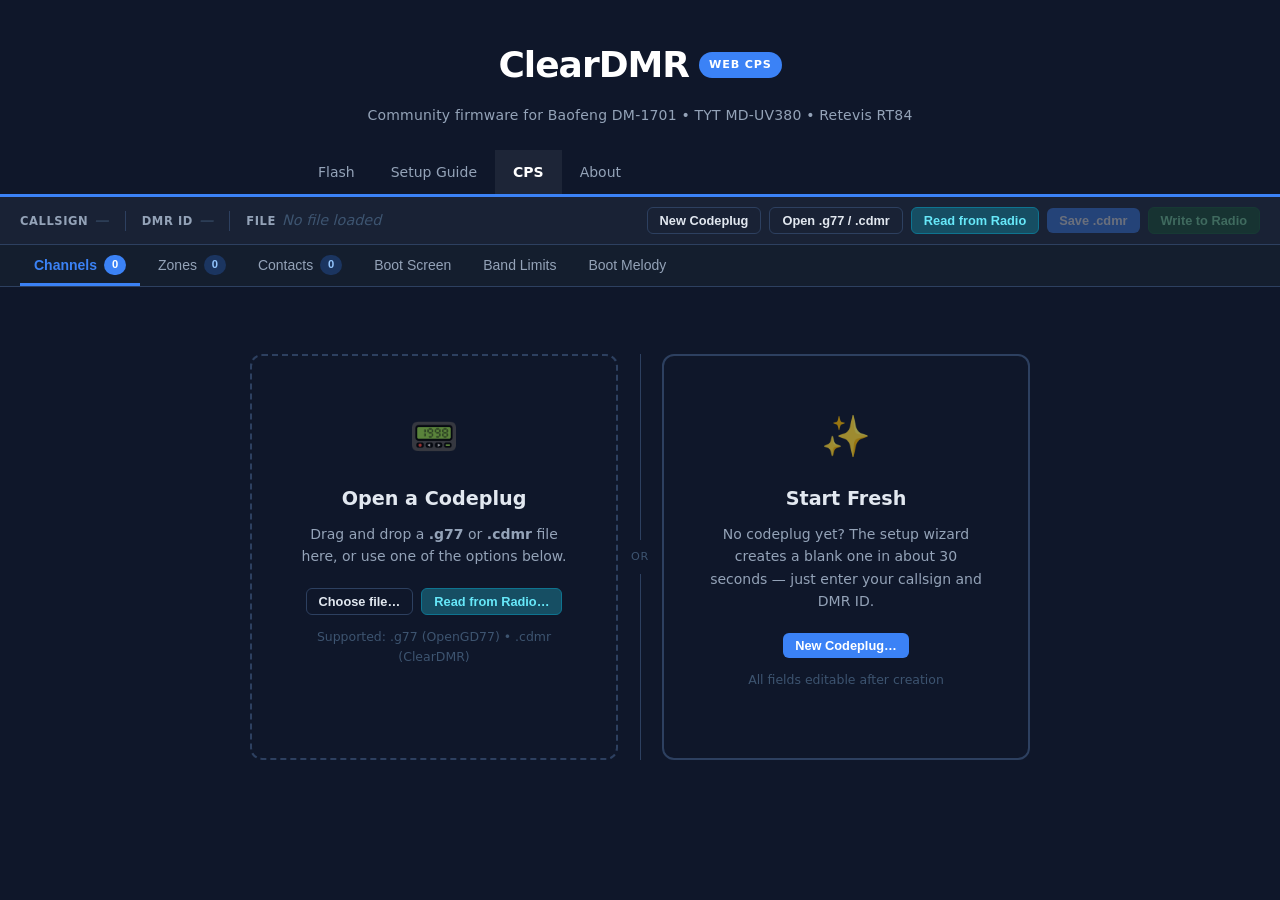
==== docs/cps/index.html @ b8ee5f7f "cps: add hidden raw codeplug dump tool (index.html#debug) Adds radio-dump.js with cpwrDumpCodeplug()" ====
<!DOCTYPE html>
<html lang="en">
<head>
  <meta charset="UTF-8">
  <meta name="viewport" content="width=device-width, initial-scale=1.0">
  <title>ClearDMR Web CPS</title>
  <link rel="stylesheet" href="../style.css">
  <link rel="stylesheet" href="cps.css">
</head>
<body class="cps-layout">

  <header class="site-header">
    <div class="container">
      <div class="brand">
        <a href="../index.html" class="brand-link"><span class="brand-name">ClearDMR</span></a>
        <span class="brand-badge">Web CPS</span>
      </div>
      <p class="brand-tagline">
        Community firmware for Baofeng DM-1701 &bull; TYT MD-UV380 &bull; Retevis RT84
      </p>
    </div>
  </header>

  <nav class="site-nav">
    <div class="container">
      <ul class="nav-links">
        <li><a href="../index.html" class="nav-link">Flash</a></li>
        <li><a href="../setup.html" class="nav-link">Setup Guide</a></li>
        <li><a href="index.html" class="nav-link active">CPS</a></li>
        <li><a href="../about.html" class="nav-link">About</a></li>
      </ul>
    </div>
  </nav>

  <!-- Info bar -->
  <div class="info-bar" id="info-bar">
    <div class="info-field">
      <span class="info-label">Callsign</span>
      <span class="info-value placeholder" id="ib-callsign">—</span>
    </div>
    <div class="info-sep"></div>
    <div class="info-field">
      <span class="info-label">DMR ID</span>
      <span class="info-value placeholder" id="ib-dmrid">—</span>
    </div>
    <div class="info-sep"></div>
    <div class="info-field">
      <span class="info-label">File</span>
      <span class="info-value placeholder" id="ib-filename">No file loaded</span>
    </div>
    <div class="info-actions">
      <input type="file" id="file-input" accept=".g77,.cdmr" hidden>
      <button class="btn-sm btn-sm-outline" id="new-btn" type="button">New Codeplug</button>
      <button class="btn-sm btn-sm-outline" id="open-btn" type="button">Open .g77 / .cdmr</button>
      <button class="btn-sm btn-sm-read" id="read-btn" type="button">Read from Radio</button>
      <button class="btn-sm btn-sm-primary" id="save-btn" type="button" disabled>Save .cdmr</button>
      <button class="btn-sm btn-sm-write" id="write-btn" type="button" disabled>Write to Radio</button>
      <button class="btn-sm btn-sm-outline" id="dump-btn" type="button" style="display:none">&#x2699; Raw Dump</button>
    </div>
  </div>

  <!-- Zone format warning banner (hidden by default; shown when 16-ch format detected) -->
  <div id="zone-fmt-banner" class="warn-banner" style="display:none">
    <strong>Original zone format detected.</strong>
    This codeplug uses 16-channel zones from the factory firmware.
    Zones are displayed read-only in this mode.
    To use 80-channel zones and full editing, write a new codeplug to the radio.
  </div>

  <!-- Tab bar -->
  <div class="tab-bar">
    <button class="tab-btn active" data-tab="channels" type="button">
      Channels <span class="tab-count" id="count-channels">0</span>
    </button>
    <button class="tab-btn" data-tab="zones" type="button">
      Zones <span class="tab-count" id="count-zones">0</span>
    </button>
    <button class="tab-btn" data-tab="contacts" type="button">
      Contacts <span class="tab-count" id="count-contacts">0</span>
    </button>
    <button class="tab-btn" data-tab="bootscreen" type="button">Boot Screen</button>
    <button class="tab-btn" data-tab="bandlimits" type="button">Band Limits</button>
    <button class="tab-btn" data-tab="bootmelody" type="button">Boot Melody</button>
  </div>

  <!-- Main area -->
  <main class="cps-main">

    <!-- Empty state -->
    <div id="empty-state" class="empty-state">
      <div class="empty-options">
        <div class="drop-zone" id="drop-zone">
          <div class="drop-zone-icon">&#128223;</div>
          <h2>Open a Codeplug</h2>
          <p>Drag and drop a <strong>.g77</strong> or <strong>.cdmr</strong> file here,
             or use one of the options below.</p>
          <div class="drop-zone-btns">
            <button class="btn-sm btn-sm-outline" id="drop-open-btn" type="button">Choose file&hellip;</button>
            <button class="btn-sm btn-sm-read" id="drop-read-btn" type="button">Read from Radio&hellip;</button>
          </div>
          <p class="file-types">Supported: .g77 (OpenGD77) &bull; .cdmr (ClearDMR)</p>
        </div>
        <div class="empty-divider"><span>or</span></div>
        <div class="empty-new-card" id="empty-new-card">
          <div class="drop-zone-icon">&#10024;</div>
          <h2>Start Fresh</h2>
          <p>No codeplug yet? The setup wizard creates a blank one in about 30 seconds &mdash; just enter your callsign and DMR&nbsp;ID.</p>
          <button class="btn-sm btn-sm-primary" id="drop-new-btn" type="button">New Codeplug&hellip;</button>
          <p class="file-types">All fields editable after creation</p>
        </div>
      </div>
    </div>

    <!-- Table area -->
    <div id="table-area" class="table-area hidden">

      <!-- Channels panel -->
      <div id="panel-channels" class="tab-panel active">
        <div class="table-toolbar">
          <input type="text" class="search-input" id="search-channels" placeholder="Filter channels&hellip;">
          <button class="btn-sm btn-sm-outline" id="add-channel-btn" type="button">+ Add Channel</button>
          <div class="sort-group">
            <span class="sort-label">Sort:</span>
            <button class="btn-sm btn-sm-outline btn-sort-ch" data-sort="name"     type="button">Name A-Z</button>
            <button class="btn-sm btn-sm-outline btn-sort-ch" data-sort="mode-fm"  type="button">FM first</button>
            <button class="btn-sm btn-sm-outline btn-sort-ch" data-sort="mode-dmr" type="button">DMR first</button>
            <button class="btn-sm btn-sm-outline btn-sort-ch" data-sort="freq"     type="button">Frequency</button>
          </div>
          <span class="row-count" id="rc-channels"></span>
        </div>
        <table class="cps-table">
          <thead>
            <tr>
              <th class="col-drag"></th>
              <th class="col-num">#</th>
              <th>Name</th>
              <th>Mode</th>
              <th>RX Freq</th>
              <th>TX Freq</th>
              <th>TS / CC</th>
              <th>Contact</th>
              <th>BW</th>
              <th>Tone</th>
              <th>Flags</th>
              <th class="col-actions"></th>
            </tr>
          </thead>
          <tbody id="tbody-channels"></tbody>
        </table>
      </div>

      <!-- Zones panel -->
      <div id="panel-zones" class="tab-panel">
        <div class="table-toolbar">
          <input type="text" class="search-input" id="search-zones" placeholder="Filter zones&hellip;">
          <button class="btn-sm btn-sm-outline" id="add-zone-btn" type="button">+ Add Zone</button>
          <span class="row-count" id="rc-zones"></span>
        </div>
        <table class="cps-table">
          <thead>
            <tr>
              <th class="col-num">#</th>
              <th>Name</th>
              <th>Channel Count</th>
              <th>Channels</th>
              <th class="col-actions"></th>
            </tr>
          </thead>
          <tbody id="tbody-zones"></tbody>
        </table>
      </div>

      <!-- Contacts panel -->
      <div id="panel-contacts" class="tab-panel">
        <div class="table-toolbar">
          <input type="text" class="search-input" id="search-contacts" placeholder="Filter contacts&hellip;">
          <button class="btn-sm btn-sm-outline" id="add-contact-btn" type="button">+ Add Contact</button>
          <span class="row-count" id="rc-contacts"></span>
        </div>
        <table class="cps-table">
          <thead>
            <tr>
              <th class="col-num">#</th>
              <th>Name</th>
              <th>Type</th>
              <th>TG / DMR ID</th>
              <th>Ring Alert</th>
              <th class="col-actions"></th>
            </tr>
          </thead>
          <tbody id="tbody-contacts"></tbody>
        </table>
      </div>

      <!-- Boot Screen panel -->
      <div id="panel-bootscreen" class="tab-panel boot-panel">

        <div class="section-card">
          <div class="section-card-header"><h3>Upload New Boot Image</h3></div>
          <div class="section-card-body">
            <p class="section-desc">
              Choose an image to show when your radio powers on. It will be scaled to fit
              the 160&times;128&nbsp;px monochrome display and converted to black and white.
              Adjust the threshold slider to control which tones become black or white.
            </p>
            <div class="boot-upload-row">
              <input type="file" id="bootimg-input" accept="image/*" hidden>
              <button class="btn-sm btn-sm-outline" id="bootimg-pick" type="button">Choose image&hellip;</button>
              <span class="boot-upload-hint">PNG, JPG, GIF &bull; Will be scaled to 160&times;128&nbsp;px</span>
            </div>
            <div class="boot-threshold-row hidden" id="boot-threshold-row">
              <span class="boot-threshold-label">B&amp;W Threshold</span>
              <input type="range" id="boot-threshold" min="1" max="254" value="128" class="boot-slider">
              <span id="boot-threshold-val" class="boot-threshold-num">128</span>
            </div>
            <div class="boot-canvas-wrap hidden" id="boot-upload-preview">
              <div>
                <canvas id="boot-upload-canvas" class="boot-canvas" width="160" height="128"></canvas>
                <p class="boot-canvas-label">Preview &mdash; 160&times;128&nbsp;px shown at 2&times;</p>
              </div>
            </div>
            <div class="boot-action-row hidden" id="boot-upload-actions">
              <button class="btn-sm btn-sm-outline" id="bootimg-clear" type="button">Clear</button>
              <button class="btn-sm btn-sm-primary" id="bootimg-save" type="button" disabled>Save to Codeplug</button>
            </div>
          </div>
        </div>

        <div class="section-card hidden" id="boot-current-card">
          <div class="section-card-header"><h3>Current Boot Image in Codeplug</h3></div>
          <div class="section-card-body">
            <p class="section-desc">This is the boot image currently stored in the loaded codeplug file.</p>
            <div class="boot-canvas-wrap">
              <div>
                <canvas id="boot-current-canvas" class="boot-canvas" width="160" height="128"></canvas>
                <p class="boot-canvas-label">160&times;128&nbsp;px shown at 2&times;</p>
              </div>
            </div>
          </div>
        </div>

      </div><!-- /#panel-bootscreen -->

      <!-- Band Limits panel -->
      <div id="panel-bandlimits" class="tab-panel boot-panel">

        <div class="section-card">
          <div class="section-card-header"><h3>VHF Band</h3></div>
          <div class="section-card-body">
            <p class="section-desc">
              Restrict the radio to a VHF sub-range within the hardware capability
              (127&ndash;178&nbsp;MHz). The firmware ignores these values unless both
              VHF and UHF limits pass validation on boot.
            </p>
            <div class="field-group">
              <div class="field-row">
                <span class="field-label">Min Frequency (MHz)</span>
                <input type="number" id="bl-vhf-min" class="field-input" min="127" max="178" step="1" placeholder="144">
              </div>
              <div class="field-row">
                <span class="field-label">Max Frequency (MHz)</span>
                <input type="number" id="bl-vhf-max" class="field-input" min="127" max="178" step="1" placeholder="148">
              </div>
            </div>
          </div>
        </div>

        <div class="section-card">
          <div class="section-card-header"><h3>UHF Band</h3></div>
          <div class="section-card-body">
            <p class="section-desc">
              Restrict the radio to a UHF sub-range within the hardware capability
              (380&ndash;564&nbsp;MHz).
            </p>
            <div class="field-group">
              <div class="field-row">
                <span class="field-label">Min Frequency (MHz)</span>
                <input type="number" id="bl-uhf-min" class="field-input" min="380" max="564" step="1" placeholder="400">
              </div>
              <div class="field-row">
                <span class="field-label">Max Frequency (MHz)</span>
                <input type="number" id="bl-uhf-max" class="field-input" min="380" max="564" step="1" placeholder="480">
              </div>
            </div>
          </div>
        </div>

        <p class="melody-status" id="bl-status"></p>
        <div class="section-actions">
          <button class="btn-sm btn-sm-primary" id="bl-save" type="button" disabled>Save to Codeplug</button>
        </div>

      </div><!-- /#panel-bandlimits -->

      <!-- Boot Melody panel -->
      <div id="panel-bootmelody" class="tab-panel melody-panel">

        <div class="section-card">
          <div class="section-card-header"><h3>Boot Melody</h3></div>
          <div class="section-card-body">
            <p class="section-desc">
              One note per line &mdash; format: <code>note, duration, pause, volume</code><br>
              <strong>note</strong>: MIDI note number (0&nbsp;= rest, 60&nbsp;= middle&nbsp;C, 69&nbsp;= A4 / 440&nbsp;Hz, 72&nbsp;= C5)
              &bull; <strong>duration</strong>: ~100&nbsp;ms units, 1–255
              &bull; <strong>pause</strong>: silence after note, ~50&nbsp;ms units, 0–255
              &bull; <strong>volume</strong>: 0–15. Maximum 10 notes total.
            </p>
            <div class="melody-toolbar">
              <select id="melody-examples" class="search-input" style="width:auto;min-width:150px">
                <option value="">Load example&hellip;</option>
                <option value="cq">CQ Call</option>
                <option value="jingle">Startup Jingle</option>
                <option value="sweep">Power-On Sweep</option>
                <option value="roger">DMR Roger Beep</option>
              </select>
              <button class="btn-sm btn-sm-outline" id="melody-play" type="button">&#9654; Play</button>
              <button class="btn-sm btn-sm-outline hidden" id="melody-stop" type="button">&#9632; Stop</button>
            </div>
            <textarea id="melody-textarea" class="melody-textarea" rows="10"
              placeholder="69, 3, 1, 10&#10;72, 3, 1, 10&#10;74, 3, 1, 10&#10;76, 6, 2, 12"></textarea>
            <p class="melody-status" id="melody-status"></p>
            <div class="section-actions">
              <button class="btn-sm btn-sm-primary" id="melody-save" type="button" disabled>Save to Codeplug</button>
            </div>
          </div>
        </div>

      </div><!-- /#panel-bootmelody -->

    </div><!-- /#table-area -->

  </main>

  <!-- Edit modal (shared for channels / zones / contacts) -->
  <dialog id="edit-modal" class="edit-modal">
    <div class="modal-header">
      <h3 id="modal-title">Edit</h3>
      <button class="modal-close" id="modal-close" type="button" aria-label="Close">&times;</button>
    </div>
    <div class="modal-body">

      <!-- Channel form -->
      <div id="form-channel" class="edit-form hidden">
        <div class="field-group">
          <div class="field-group-title">Identity</div>
          <div class="field-row">
            <span class="field-label">Name</span>
            <input type="text" id="ch-name" maxlength="16" class="field-input" placeholder="Channel name">
          </div>
          <div class="field-row">
            <span class="field-label">Mode</span>
            <select id="ch-mode" class="field-select">
              <option value="FM">FM</option>
              <option value="DMR">DMR</option>
            </select>
          </div>
        </div>
        <div class="field-group">
          <div class="field-group-title">Frequencies</div>
          <div class="field-row">
            <span class="field-label">RX Frequency (MHz)</span>
            <input type="number" id="ch-rxfreq" class="field-input" min="100" max="520" step="0.0001" placeholder="446.9500">
          </div>
          <div class="field-row">
            <span class="field-label">TX Frequency (MHz)</span>
            <input type="number" id="ch-txfreq" class="field-input" min="100" max="520" step="0.0001" placeholder="441.9500">
          </div>
        </div>
        <div class="field-group" id="ch-dmr-fields">
          <div class="field-group-title">DMR Settings</div>
          <div class="field-row">
            <span class="field-label">Timeslot</span>
            <select id="ch-timeslot" class="field-select">
              <option value="1">1</option>
              <option value="2">2</option>
            </select>
          </div>
          <div class="field-row">
            <span class="field-label">Color Code</span>
            <select id="ch-cc" class="field-select">
              <option value="0">0</option>
              <option value="1">1</option>
              <option value="2">2</option>
              <option value="3">3</option>
              <option value="4">4</option>
              <option value="5">5</option>
              <option value="6">6</option>
              <option value="7">7</option>
              <option value="8">8</option>
              <option value="9">9</option>
              <option value="10">10</option>
              <option value="11">11</option>
              <option value="12">12</option>
              <option value="13">13</option>
              <option value="14">14</option>
              <option value="15">15</option>
            </select>
          </div>
          <div class="field-row">
            <span class="field-label">Contact</span>
            <select id="ch-contact" class="field-select"></select>
          </div>
        </div>
        <div class="field-group" id="ch-fm-fields">
          <div class="field-group-title">FM Settings</div>
          <div class="field-row">
            <span class="field-label">Bandwidth</span>
            <select id="ch-bw" class="field-select">
              <option value="12.5K">12.5 kHz</option>
              <option value="25K">25 kHz</option>
            </select>
          </div>
          <div class="field-row">
            <span class="field-label">RX Tone</span>
            <div class="tone-selector">
              <select class="field-select" id="ch-rxtone-type">
                <option value="none">None</option>
                <option value="ctcss">CTCSS</option>
                <option value="dcs">DCS</option>
              </select>
              <input type="text" id="ch-rxtone-freq" class="field-input hidden" placeholder="Hz e.g. 88.5">
              <div class="tone-dcs hidden" id="ch-rxtone-dcs">
                <input type="number" id="ch-rxtone-code" class="field-input" min="0" max="777" placeholder="023">
                <select class="field-select" id="ch-rxtone-pol">
                  <option value="N">Normal</option>
                  <option value="I">Inverted</option>
                </select>
              </div>
            </div>
          </div>
          <div class="field-row">
            <span class="field-label">TX Tone</span>
            <div class="tone-selector">
              <select class="field-select" id="ch-txtone-type">
                <option value="none">None</option>
                <option value="ctcss">CTCSS</option>
                <option value="dcs">DCS</option>
              </select>
              <input type="text" id="ch-txtone-freq" class="field-input hidden" placeholder="Hz e.g. 88.5">
              <div class="tone-dcs hidden" id="ch-txtone-dcs">
                <input type="number" id="ch-txtone-code" class="field-input" min="0" max="777" placeholder="023">
                <select class="field-select" id="ch-txtone-pol">
                  <option value="N">Normal</option>
                  <option value="I">Inverted</option>
                </select>
              </div>
            </div>
          </div>
        </div>
        <div class="field-group">
          <div class="checkbox-row">
            <input type="checkbox" id="ch-rxonly">
            <label for="ch-rxonly">RX Only</label>
          </div>
        </div>
      </div>

      <!-- Zone form -->
      <div id="form-zone" class="edit-form hidden">
        <div class="field-group">
          <div class="field-group-title">Identity</div>
          <div class="field-row">
            <span class="field-label">Name</span>
            <input type="text" id="zone-name" maxlength="16" class="field-input" placeholder="Zone name">
          </div>
        </div>
        <div class="field-group">
          <div class="field-group-title">Channels (up to 80, in order)</div>
          <div style="padding:10px">
            <div class="zone-editor">
              <div class="zone-col">
                <div class="zone-col-header">Available</div>
                <div class="zone-list" id="zone-avail"></div>
              </div>
              <div class="zone-btns">
                <button class="zone-btn" id="zone-add-ch" type="button" title="Add to zone">&rsaquo;</button>
                <button class="zone-btn" id="zone-rem-ch" type="button" title="Remove from zone">&lsaquo;</button>
              </div>
              <div class="zone-col">
                <div class="zone-col-header">In Zone</div>
                <div class="zone-list" id="zone-selected"></div>
              </div>
              <div class="zone-btns">
                <button class="zone-btn" id="zone-up" type="button" title="Move up">&#8593;</button>
                <button class="zone-btn" id="zone-dn" type="button" title="Move down">&#8595;</button>
              </div>
            </div>
          </div>
        </div>
      </div>

      <!-- Contact form -->
      <div id="form-contact" class="edit-form hidden">
        <div class="field-group">
          <div class="field-group-title">Identity</div>
          <div class="field-row">
            <span class="field-label">Name</span>
            <input type="text" id="ct-name" maxlength="16" class="field-input" placeholder="Contact name">
          </div>
          <div class="field-row">
            <span class="field-label">Call Type</span>
            <select id="ct-type" class="field-select">
              <option value="Group">Group Call</option>
              <option value="Private">Private Call</option>
              <option value="All">All Call</option>
            </select>
          </div>
          <div class="field-row">
            <span class="field-label">TG / DMR ID</span>
            <input type="number" id="ct-tg" min="1" max="16776415" class="field-input">
          </div>
        </div>
        <div class="field-group">
          <div class="checkbox-row">
            <input type="checkbox" id="ct-ring">
            <label for="ct-ring">Ring Alert</label>
          </div>
        </div>
      </div>

    </div><!-- /.modal-body -->
    <div class="modal-footer">
      <button class="btn-sm btn-sm-danger" id="modal-delete" type="button">Delete</button>
      <div class="modal-spacer"></div>
      <button class="btn-sm btn-sm-outline" id="modal-cancel" type="button">Cancel</button>
      <button class="btn-sm btn-sm-primary" id="modal-save" type="button">Save</button>
    </div>
  </dialog>

  <!-- Read from Radio modal -->
  <dialog id="read-modal" class="write-modal">
    <div class="modal-header">
      <h3>Read from Radio</h3>
      <button class="modal-close" id="read-modal-close" type="button" aria-label="Close">&times;</button>
    </div>
    <div class="modal-body">
      <p class="section-desc">
        Reads the codeplug from the connected radio into the CPS editor via USB.
        The radio must be <strong>powered on normally</strong> &mdash; do <strong>not</strong> enter DFU mode.
      </p>
      <div class="write-dfu-steps">
        <ol>
          <li>Power on the radio normally (do <strong>not</strong> hold PTT&nbsp;+&nbsp;SK1).</li>
          <li>Connect the USB cable to your computer.</li>
          <li>Click <strong>Connect &amp; Read</strong> and select your radio from the list.</li>
        </ol>
      </div>
      <div class="write-note">
        Web Serial requires Chrome, Edge, or another Chromium-based browser.
        Firefox and Safari are not supported.
      </div>
      <div class="write-progress-wrap" id="read-progress-wrap">
        <div class="write-progress-bar">
          <div class="write-progress-fill" id="read-progress-fill"></div>
        </div>
        <div class="write-progress-label" id="read-progress-label">0%</div>
      </div>
      <p class="write-status" id="read-status"></p>
    </div>
    <div class="write-footer">
      <div class="modal-spacer"></div>
      <button class="btn-sm btn-sm-outline" id="read-cancel-btn" type="button">Close</button>
      <button class="btn-sm btn-sm-read" id="read-connect-btn" type="button">Connect &amp; Read</button>
    </div>
  </dialog>

  <!-- Debug: raw memory dump (visible at index.html#debug) -->
  <dialog id="dump-modal" class="write-modal">
    <div class="modal-header">
      <h3>Raw Codeplug Dump</h3>
      <button class="modal-close" id="dump-modal-close" type="button" aria-label="Close">&times;</button>
    </div>
    <div class="modal-body">
      <p class="section-desc" style="color:#c00;font-family:monospace;font-size:0.85em">
        DEBUG — reads 128 KB raw (EEPROM 0x00000&ndash;0x0FFFF + Flash 0x80000&ndash;0x8FFFF)
        and downloads as .bin. No parsing. ~26 s. Do not disconnect during dump.
      </p>
      <div class="write-progress-wrap" id="dump-progress-wrap">
        <div class="write-progress-bar">
          <div class="write-progress-fill" id="dump-progress-fill"></div>
        </div>
        <div class="write-progress-label" id="dump-progress-label">0%</div>
      </div>
      <p class="write-status" id="dump-status"></p>
    </div>
    <div class="write-footer">
      <div class="modal-spacer"></div>
      <button class="btn-sm btn-sm-outline" id="dump-cancel-btn" type="button">Close</button>
      <button class="btn-sm btn-sm-read"    id="dump-connect-btn" type="button">Connect &amp; Dump</button>
    </div>
  </dialog>

  <!-- Write to Radio modal -->
  <dialog id="write-modal" class="write-modal">
    <div class="modal-header">
      <h3>Write to Radio</h3>
      <button class="modal-close" id="write-modal-close" type="button" aria-label="Close">&times;</button>
    </div>
    <div class="modal-body">
      <p class="section-desc">
        Writes your codeplug directly to the radio&rsquo;s memory via USB.
        The radio must be <strong>powered on normally</strong> &mdash;
        do <strong>not</strong> enter DFU mode.
        Power-cycle the radio after writing to apply the new codeplug.
      </p>
      <div class="write-dfu-steps">
        <ol>
          <li>Power on the radio normally (do <strong>not</strong> hold PTT&nbsp;+&nbsp;SK1).</li>
          <li>Connect the USB cable to your computer.</li>
          <li>Click <strong>Connect &amp; Write</strong> and select your radio.</li>
          <li>After writing completes, power-cycle the radio to apply changes.</li>
        </ol>
      </div>
      <div class="write-note">
        Web Serial requires Chrome, Edge, or another Chromium-based browser.
        Firefox and Safari are not supported.
      </div>
      <div class="write-progress-wrap" id="write-progress-wrap">
        <div class="write-progress-bar">
          <div class="write-progress-fill" id="write-progress-fill"></div>
        </div>
        <div class="write-progress-label" id="write-progress-label">0%</div>
      </div>
      <p class="write-status" id="write-status"></p>
    </div>
    <div class="write-footer">
      <div class="modal-spacer"></div>
      <button class="btn-sm btn-sm-outline" id="write-cancel-btn" type="button">Close</button>
      <button class="btn-sm btn-sm-write" id="write-connect-btn" type="button">Connect &amp; Write</button>
    </div>
  </dialog>

  <!-- New Codeplug Wizard -->
  <dialog id="wizard-modal" class="wizard-modal">
    <div class="modal-header">
      <h3>New Codeplug</h3>
      <button class="modal-close" id="wizard-close" type="button" aria-label="Close">&times;</button>
    </div>

    <div class="wizard-progress" id="wizard-progress">
      <div class="wprog-dot active" data-step="1"><span>1</span></div>
      <div class="wprog-line"></div>
      <div class="wprog-dot" data-step="2"><span>2</span></div>
      <div class="wprog-line"></div>
      <div class="wprog-dot" data-step="3"><span>3</span></div>
    </div>

    <div class="wizard-body">

      <!-- Step 1: Callsign -->
      <div class="wizard-step" id="wiz-step-1">
        <div class="wiz-icon">&#128222;</div>
        <h4 class="wiz-title">What&rsquo;s your callsign?</h4>
        <p class="wiz-hint">
          Your callsign is your radio identity &mdash; it&rsquo;s stored in the radio and shown on other
          operators&rsquo; screens when you transmit. It&rsquo;s issued by your country&rsquo;s
          telecommunications authority (FCC in the USA, Ofcom in the UK, etc.).
        </p>
        <input type="text" id="wiz-callsign" class="wiz-input" maxlength="8"
               placeholder="e.g. KF0ABC" autocomplete="off" autocorrect="off" spellcheck="false">
        <p class="wiz-subhint">Up to 8 characters &bull; Letters and numbers only</p>
      </div>

      <!-- Step 2: DMR ID -->
      <div class="wizard-step hidden" id="wiz-step-2">
        <div class="wiz-icon">&#128268;</div>
        <h4 class="wiz-title">What&rsquo;s your DMR ID?</h4>
        <p class="wiz-hint">
          Your DMR ID is a unique 7-digit number linked to your callsign. Other operators see it
          when you call them, and the radio uses it to identify you on the network.
          Registration is free and only needs to be done once.
        </p>
        <input type="number" id="wiz-dmrid" class="wiz-input"
               min="1" max="9999999" placeholder="e.g. 1234567" autocomplete="off">
        <p class="wiz-subhint">
          Don&rsquo;t have one yet?
          <a href="https://radioid.net/account/register" target="_blank" rel="noopener">Register free at radioid.net</a>
          &mdash; approval takes 24&ndash;48 hours.<br>
          <a href="#" id="wiz-skip-dmrid" class="wiz-skip">Skip for now &mdash; I&rsquo;ll enter it later</a>
        </p>
      </div>

      <!-- Step 3: Radio model -->
      <div class="wizard-step hidden" id="wiz-step-3">
        <div class="wiz-icon">&#128225;</div>
        <h4 class="wiz-title">Which radio do you have?</h4>
        <p class="wiz-hint">
          This is used to name your saved file. The codeplug format is identical across
          all three radios &mdash; you can use the same file on any of them.
        </p>
        <select id="wiz-model" class="wiz-select">
          <option value="DM1701">Baofeng DM-1701</option>
          <option value="MDUV380">TYT MD-UV380</option>
          <option value="RT84">Retevis RT84</option>
        </select>
      </div>

    </div><!-- /.wizard-body -->

    <div class="wizard-footer">
      <button class="btn-sm btn-sm-outline" id="wiz-back" type="button">&#8249; Back</button>
      <div class="modal-spacer"></div>
      <button class="btn-sm btn-sm-primary" id="wiz-next" type="button">Next &#8250;</button>
    </div>
  </dialog>

  <script src="radio-read.js"></script>
  <script src="radio-write.js"></script>
  <script src="radio-dump.js"></script>
  <script src="cps.js"></script>
  <script>
  'use strict';

  // ── State ──────────────────────────────────────────────────────────────────

  let codeplug = null;

  // ── DOM refs ──────────────────────────────────────────────────────────────

  const fileInput   = document.getElementById('file-input');
  const openBtn     = document.getElementById('open-btn');
  const dropOpenBtn = document.getElementById('drop-open-btn');
  const saveBtn     = document.getElementById('save-btn');
  const dropZone    = document.getElementById('drop-zone');
  const emptyState  = document.getElementById('empty-state');
  const tableArea   = document.getElementById('table-area');

  const ibCallsign  = document.getElementById('ib-callsign');
  const ibDmrId     = document.getElementById('ib-dmrid');
  const ibFilename  = document.getElementById('ib-filename');

  const tabBtns   = document.querySelectorAll('.tab-btn');
  const tabPanels = {
    channels:   document.getElementById('panel-channels'),
    zones:      document.getElementById('panel-zones'),
    contacts:   document.getElementById('panel-contacts'),
    bootscreen: document.getElementById('panel-bootscreen'),
    bandlimits: document.getElementById('panel-bandlimits'),
    bootmelody: document.getElementById('panel-bootmelody'),
  };
  const countEls = {
    channels: document.getElementById('count-channels'),
    zones:    document.getElementById('count-zones'),
    contacts: document.getElementById('count-contacts'),
  };
  const rcEls = {
    channels: document.getElementById('rc-channels'),
    zones:    document.getElementById('rc-zones'),
    contacts: document.getElementById('rc-contacts'),
  };
  const tbodies = {
    channels: document.getElementById('tbody-channels'),
    zones:    document.getElementById('tbody-zones'),
    contacts: document.getElementById('tbody-contacts'),
  };
  const searches = {
    channels: document.getElementById('search-channels'),
    zones:    document.getElementById('search-zones'),
    contacts: document.getElementById('search-contacts'),
  };

  // Modal elements
  const modal       = document.getElementById('edit-modal');
  const modalTitle  = document.getElementById('modal-title');
  const modalDelete = document.getElementById('modal-delete');
  const modalSave   = document.getElementById('modal-save');
  const modalCancel = document.getElementById('modal-cancel');
  const modalClose  = document.getElementById('modal-close');

  const formChannel = document.getElementById('form-channel');
  const formZone    = document.getElementById('form-zone');
  const formContact = document.getElementById('form-contact');

  // ── File open ─────────────────────────────────────────────────────────────

  openBtn.addEventListener('click',    () => fileInput.click());
  dropOpenBtn.addEventListener('click',() => fileInput.click());
  fileInput.addEventListener('change', e => { if (e.target.files[0]) loadFile(e.target.files[0]); });

  dropZone.addEventListener('dragover',  e => { e.preventDefault(); dropZone.classList.add('dragover'); });
  dropZone.addEventListener('dragleave', () => dropZone.classList.remove('dragover'));
  dropZone.addEventListener('drop', e => {
    e.preventDefault(); dropZone.classList.remove('dragover');
    if (e.dataTransfer.files[0]) loadFile(e.dataTransfer.files[0]);
  });
  document.addEventListener('dragover', e => e.preventDefault());
  document.addEventListener('drop', e => {
    e.preventDefault();
    if (e.dataTransfer.files[0] && !codeplug) loadFile(e.dataTransfer.files[0]);
  });

  async function loadFile(file) {
    const ext = file.name.split('.').pop().toLowerCase();
    if (ext !== 'g77' && ext !== 'cdmr') {
      alert(`Unsupported file type ".${ext}". Please open a .g77 or .cdmr file.`);
      return;
    }
    try {
      codeplug = await CodeplugParser.fromFile(file);
      renderAll();
    } catch (err) {
      alert('Failed to read codeplug: ' + err.message);
    }
  }

  // ── Save ──────────────────────────────────────────────────────────────────

  saveBtn.addEventListener('click', () => {
    if (!codeplug) return;
    const blob = new Blob([codeplug.toArrayBuffer()], { type: 'application/octet-stream' });
    const url  = URL.createObjectURL(blob);
    const a    = document.createElement('a');
    a.href     = url;
    a.download = (codeplug.filename || 'codeplug').replace(/\.(g77|cdmr)$/i, '') + '.cdmr';
    a.click();
    URL.revokeObjectURL(url);
  });

  // ── Tabs ──────────────────────────────────────────────────────────────────

  tabBtns.forEach(btn => btn.addEventListener('click', () => {
    const tab = btn.dataset.tab;
    tabBtns.forEach(b => b.classList.toggle('active', b === btn));
    Object.entries(tabPanels).forEach(([k, el]) => el.classList.toggle('active', k === tab));
  }));

  // ── Search ────────────────────────────────────────────────────────────────

  Object.entries(searches).forEach(([key, el]) => {
    el.addEventListener('input', () => applyFilter(key));
  });

  function applyFilter(tab) {
    const q    = (searches[tab].value || '').toLowerCase();
    const rows = tbodies[tab].querySelectorAll('tr');
    let vis    = 0;
    rows.forEach(r => {
      const show = !q || r.textContent.toLowerCase().includes(q);
      r.style.display = show ? '' : 'none';
      if (show) vis++;
    });
    rcEls[tab].textContent = q ? `${vis} of ${rows.length}` : `${rows.length} rows`;
  }

  // ── Add buttons ───────────────────────────────────────────────────────────

  document.getElementById('add-channel-btn').addEventListener('click', () => openModal('channel', null));
  document.getElementById('add-zone-btn').addEventListener('click',    () => openModal('zone', null));
  document.getElementById('add-contact-btn').addEventListener('click', () => openModal('contact', null));

  // ── Render all ────────────────────────────────────────────────────────────

  function renderAll() {
    if (!codeplug) return;
    const gs = codeplug.generalSettings;

    // Info bar — make callsign and DMR ID click-to-edit
    setInfoEditable(ibCallsign, gs.radioName || '—');
    setInfoEditable(ibDmrId,    gs.dmrId ? gs.dmrId.toString() : '—');
    ibFilename.textContent = codeplug.filename || 'unknown';
    ibFilename.className   = 'filename-chip';
    saveBtn.disabled       = false;
    writeBtn.disabled      = false;

    // Warn when the codeplug uses the original 16-channel-per-zone format.
    // This is normal for radios that were never programmed with ClearDMR CPS.
    const fmtBanner = document.getElementById('zone-fmt-banner');
    if (fmtBanner) {
      fmtBanner.style.display = codeplug.zoneFormat === 'original' ? '' : 'none';
    }

    refreshChannels();
    refreshZones();
    refreshContacts();
    loadBootSections();
    loadBandLimits();
    emptyState.classList.add('hidden');
    tableArea.classList.remove('hidden');
  }

  function refreshChannels() {
    const channels = codeplug.channels;
    renderChannels(channels);
    countEls.channels.textContent = channels.length;
    rcEls.channels.textContent    = channels.length + ' rows';
    applyFilter('channels');
  }

  function refreshZones() {
    const zones = codeplug.zones;
    renderZones(zones);
    countEls.zones.textContent = zones.length;
    rcEls.zones.textContent    = zones.length + ' rows';
    applyFilter('zones');
  }

  function refreshContacts() {
    const contacts = codeplug.contacts;
    renderContacts(contacts);
    countEls.contacts.textContent = contacts.length;
    rcEls.contacts.textContent    = contacts.length + ' rows';
    applyFilter('contacts');
  }

  // ── Info bar inline edit ──────────────────────────────────────────────────

  function setInfoEditable(span, text) {
    span.textContent = text;
    span.className   = 'info-value editable';
  }

  function makeInfoEditable(span, maxLen, numericOnly, onSave) {
    const original = span.textContent;
    const input    = document.createElement('input');
    input.type       = numericOnly ? 'number' : 'text';
    input.maxLength  = maxLen;
    input.value      = original === '—' ? '' : original;
    input.className  = 'info-inline-edit';
    span.replaceWith(input);
    input.focus(); input.select();

    function commit() {
      const val = input.value.trim();
      onSave(val);
      input.replaceWith(span);
    }
    input.addEventListener('blur', commit);
    input.addEventListener('keydown', e => {
      if (e.key === 'Enter')  { e.preventDefault(); commit(); }
      if (e.key === 'Escape') { input.replaceWith(span); }
    });
  }

  ibCallsign.addEventListener('click', () => {
    if (!codeplug) return;
    makeInfoEditable(ibCallsign, 8, false, val => {
      const name = val.toUpperCase().substring(0, 8);
      codeplug.writeGeneralSettings({ radioName: name, dmrId: codeplug.generalSettings.dmrId });
      setInfoEditable(ibCallsign, name || '—');
    });
  });

  ibDmrId.addEventListener('click', () => {
    if (!codeplug) return;
    makeInfoEditable(ibDmrId, 8, true, val => {
      const id = parseInt(val, 10) || 0;
      codeplug.writeGeneralSettings({ radioName: codeplug.generalSettings.radioName, dmrId: id });
      setInfoEditable(ibDmrId, id ? id.toString() : '—');
    });
  });

  // ── Channel table ──────────────────────────────────────────────────────────

  let dragSrcRow     = null;
  let didDragChannel = false;

  function commitChannelReorder(srcRow, dstRow) {
    const rows = [...tbodies.channels.querySelectorAll('tr')];
    const si   = rows.indexOf(srcRow);
    const di   = rows.indexOf(dstRow);
    if (si < 0 || di < 0 || si === di) return;
    const order = rows.map(r => parseInt(r.dataset.slotIndex, 10));
    const [moved] = order.splice(si, 1);
    order.splice(di, 0, moved);
    codeplug.reorderChannels(order);
    refreshChannels();
    refreshZones();
  }

  function renderChannels(channels) {
    const tbody   = tbodies.channels;
    tbody.innerHTML = '';
    let contacts = [];
    try { contacts = codeplug.contacts; } catch (_) {}
    const contactName = idx => (contacts[idx - 1] || {}).name || '';

    channels.forEach(ch => {
      const tr = document.createElement('tr');
      tr.style.cursor      = 'pointer';
      tr.dataset.slotIndex = ch.slotIndex;
      // draggable is set true only on handle mousedown to avoid accidental drags

      tr.addEventListener('dragstart', e => {
        if (!tr.draggable) { e.preventDefault(); return; }
        dragSrcRow = tr;
        e.dataTransfer.effectAllowed = 'move';
        setTimeout(() => tr.classList.add('dragging'), 0);
      });
      tr.addEventListener('dragend', () => {
        tr.draggable = false;
        tr.classList.remove('dragging');
        tbodies.channels.querySelectorAll('.drag-over').forEach(r => r.classList.remove('drag-over'));
        dragSrcRow = null;
        stopChannelAutoScroll();
        didDragChannel = true;
        setTimeout(() => { didDragChannel = false; }, 80);
      });
      tr.addEventListener('dragover', e => {
        if (!dragSrcRow || dragSrcRow === tr) return;
        e.preventDefault();
        tbodies.channels.querySelectorAll('.drag-over').forEach(r => r.classList.remove('drag-over'));
        tr.classList.add('drag-over');
      });
      tr.addEventListener('dragleave', e => {
        if (!e.relatedTarget || !tr.contains(e.relatedTarget)) tr.classList.remove('drag-over');
      });
      tr.addEventListener('drop', e => {
        if (!dragSrcRow || dragSrcRow === tr) return;
        e.preventDefault();
        tr.classList.remove('drag-over');
        commitChannelReorder(dragSrcRow, tr);
      });
      tr.addEventListener('click', e => {
        if (didDragChannel || e.target.closest('.btn-row-delete') || e.target.closest('.drag-handle')) return;
        openModal('channel', ch);
      });

      const tsCC    = ch.mode === 'DMR'
        ? `<span class="badge badge-ts">TS${ch.timeslot}</span> CC${ch.colorCode}` : '—';
      const bw      = ch.mode === 'FM' ? `<span class="badge">${ch.bandwidth}</span>` : '—';
      const tone    = ch.css ? `<span class="css-tone">${ch.css.kind}: ${ch.css.value}</span>` : '—';
      const flags   = ch.rxOnly ? '<span class="badge badge-rxonly">RX</span>' : '—';
      const contact = (ch.mode === 'DMR' && ch.contactIdx) ? escHtml(contactName(ch.contactIdx)) : '—';

      tr.innerHTML = `
        <td class="col-drag"><span class="drag-handle" title="Drag to reorder">&#x283F;</span></td>
        <td class="col-num">${ch.number}</td>
        <td class="col-name">${escHtml(ch.name)}</td>
        <td><span class="badge badge-${ch.mode.toLowerCase()}">${ch.mode}</span></td>
        <td class="col-mono">${ch.rxMHz}</td>
        <td class="col-mono">${ch.txMHz}</td>
        <td>${tsCC}</td>
        <td>${contact}</td>
        <td>${bw}</td>
        <td>${tone}</td>
        <td>${flags}</td>
        <td class="col-actions">
          <button class="btn-row-delete" type="button" title="Delete channel">&#10005;</button>
        </td>`;
      tr.querySelector('.drag-handle').addEventListener('mousedown', () => { tr.draggable = true; });
      tr.addEventListener('mouseup', () => { if (!dragSrcRow) tr.draggable = false; });
      tr.querySelector('.btn-row-delete').addEventListener('click', e => {
        e.stopPropagation();
        if (!confirm(`Delete channel "${ch.name}"?`)) return;
        codeplug.deleteChannel(ch.slotIndex);
        refreshChannels();
      });
      tbody.appendChild(tr);
    });
  }

  // ── Sort buttons ──────────────────────────────────────────────────────────

  document.querySelectorAll('.btn-sort-ch').forEach(btn => {
    btn.addEventListener('click', () => {
      if (!codeplug) return;
      const channels = [...codeplug.channels];
      const by = btn.dataset.sort;
      if      (by === 'name')     channels.sort((a, b) => a.name.localeCompare(b.name));
      else if (by === 'mode-fm')  channels.sort((a, b) => a.mode === b.mode ? 0 : a.mode === 'FM'  ? -1 : 1);
      else if (by === 'mode-dmr') channels.sort((a, b) => a.mode === b.mode ? 0 : a.mode === 'DMR' ? -1 : 1);
      else if (by === 'freq')     channels.sort((a, b) => parseFloat(a.rxMHz) - parseFloat(b.rxMHz));
      codeplug.reorderChannels(channels.map(ch => ch.slotIndex));
      refreshChannels();
      refreshZones();
    });
  });

  // ── Channel list auto-scroll during drag ─────────────────────────────────

  let autoScrollTimer = null;

  function stopChannelAutoScroll() {
    if (autoScrollTimer) { clearInterval(autoScrollTimer); autoScrollTimer = null; }
  }

  function startChannelAutoScroll(dir) {
    if (autoScrollTimer) return;
    autoScrollTimer = setInterval(() => { tableArea.scrollTop += dir * 8; }, 16);
  }

  tableArea.addEventListener('dragover', e => {
    if (!dragSrcRow) { stopChannelAutoScroll(); return; }
    const rect = tableArea.getBoundingClientRect();
    const EDGE = 60; // px from top/bottom edge that triggers scroll
    if      (e.clientY < rect.top    + EDGE) startChannelAutoScroll(-1);
    else if (e.clientY > rect.bottom - EDGE) startChannelAutoScroll(1);
    else                                     stopChannelAutoScroll();
  });

  tableArea.addEventListener('dragleave', e => {
    if (!tableArea.contains(e.relatedTarget)) stopChannelAutoScroll();
  });

  tableArea.addEventListener('drop', stopChannelAutoScroll);

  // ── Zone table ────────────────────────────────────────────────────────────

  function renderZones(zones) {
    const tbody    = tbodies.zones;
    tbody.innerHTML = '';
    const channels = codeplug.channels;
    const chName   = idx => { const c = channels.find(x => x.number === idx); return c ? c.name : `CH${idx}`; };

    zones.forEach(zone => {
      const tr = document.createElement('tr');
      tr.style.cursor = 'pointer';
      tr.addEventListener('click', e => {
        if (e.target.closest('.btn-row-delete')) return;
        openModal('zone', zone);
      });

      const pills    = zone.channels.slice(0, 20).map(i => `<span class="ch-pill">${escHtml(chName(i))}</span>`).join('');
      const overflow = zone.channels.length > 20 ? `<span class="ch-pill">+${zone.channels.length - 20} more</span>` : '';

      tr.innerHTML = `
        <td class="col-num">${zone.number}</td>
        <td class="col-name">${escHtml(zone.name)}</td>
        <td>${zone.channels.length}</td>
        <td><div class="zone-channels">${pills}${overflow}</div></td>
        <td class="col-actions">
          <button class="btn-row-delete" type="button" title="Delete zone">&#10005;</button>
        </td>`;
      tr.querySelector('.btn-row-delete').addEventListener('click', e => {
        e.stopPropagation();
        if (!confirm(`Delete zone "${zone.name}"?`)) return;
        codeplug.deleteZone(zone.slotIndex);
        refreshZones();
      });
      tbody.appendChild(tr);
    });
  }

  // ── Contact table ──────────────────────────────────────────────────────────

  function renderContacts(contacts) {
    const tbody    = tbodies.contacts;
    tbody.innerHTML = '';

    contacts.forEach(ct => {
      const tr = document.createElement('tr');
      tr.style.cursor = 'pointer';
      tr.addEventListener('click', e => {
        if (e.target.closest('.btn-row-delete')) return;
        openModal('contact', ct);
      });

      const typeClass = ct.callType.toLowerCase();
      tr.innerHTML = `
        <td class="col-num">${ct.number}</td>
        <td class="col-name">${escHtml(ct.name)}</td>
        <td><span class="badge badge-${typeClass}">${ct.callType}</span></td>
        <td class="col-mono">${ct.tgNumber}</td>
        <td>${ct.ringAlert ? '&#9679;' : '—'}</td>
        <td class="col-actions">
          <button class="btn-row-delete" type="button" title="Delete contact">&#10005;</button>
        </td>`;
      tr.querySelector('.btn-row-delete').addEventListener('click', e => {
        e.stopPropagation();
        if (!confirm(`Delete contact "${ct.name}"?`)) return;
        codeplug.deleteContact(ct.slotIndex);
        refreshContacts();
      });
      tbody.appendChild(tr);
    });
  }

  // ── Modal management ──────────────────────────────────────────────────────

  let editState = null; // { type, obj } — obj is null for new

  modalClose.addEventListener('click',  closeModal);
  modalCancel.addEventListener('click', closeModal);
  modal.addEventListener('click', e => { if (e.target === modal) closeModal(); });

  modalDelete.addEventListener('click', () => {
    if (!editState || editState.obj === null) return;
    const { type, obj } = editState;
    const label = type === 'channel' ? obj.name : type === 'zone' ? obj.name : obj.name;
    if (!confirm(`Delete ${type} "${label}"?`)) return;
    if      (type === 'channel') { codeplug.deleteChannel(obj.slotIndex); refreshChannels(); }
    else if (type === 'zone')    { codeplug.deleteZone(obj.slotIndex);    refreshZones();    }
    else if (type === 'contact') { codeplug.deleteContact(obj.slotIndex); refreshContacts(); }
    closeModal();
  });

  modalSave.addEventListener('click', () => {
    if (!editState) return;
    if      (editState.type === 'channel') saveChannel();
    else if (editState.type === 'zone')    saveZone();
    else if (editState.type === 'contact') saveContact();
  });

  function openModal(type, obj) {
    editState = { type, obj };
    formChannel.classList.add('hidden');
    formZone.classList.add('hidden');
    formContact.classList.add('hidden');
    modalDelete.style.display = obj ? '' : 'none';

    if (type === 'channel') {
      modalTitle.textContent = obj ? `Edit Channel: ${obj.name}` : 'New Channel';
      formChannel.classList.remove('hidden');
      populateChannelForm(obj);
    } else if (type === 'zone') {
      modalTitle.textContent = obj ? `Edit Zone: ${obj.name}` : 'New Zone';
      formZone.classList.remove('hidden');
      populateZoneForm(obj);
    } else if (type === 'contact') {
      modalTitle.textContent = obj ? `Edit Contact: ${obj.name}` : 'New Contact';
      formContact.classList.remove('hidden');
      populateContactForm(obj);
    }
    modal.showModal();
  }

  function closeModal() {
    modal.close();
    editState = null;
  }

  // ── Channel form ──────────────────────────────────────────────────────────

  document.getElementById('ch-mode').addEventListener('change', syncChannelModeFields);

  function syncChannelModeFields() {
    const isDMR = document.getElementById('ch-mode').value === 'DMR';
    document.getElementById('ch-dmr-fields').classList.toggle('hidden', !isDMR);
    document.getElementById('ch-fm-fields').classList.toggle('hidden',  isDMR);
  }

  // ── Tone selectors ────────────────────────────────────────────────────────

  document.getElementById('ch-rxtone-type').addEventListener('change', () => syncToneSelector('rx'));
  document.getElementById('ch-txtone-type').addEventListener('change', () => syncToneSelector('tx'));

  function syncToneSelector(prefix) {
    const type = document.getElementById(`ch-${prefix}tone-type`).value;
    document.getElementById(`ch-${prefix}tone-freq`).classList.toggle('hidden', type !== 'ctcss');
    document.getElementById(`ch-${prefix}tone-dcs`).classList.toggle('hidden',  type !== 'dcs');
  }

  function populateToneSelector(prefix, cssStr) {
    const s = (cssStr || '').trim().toUpperCase();
    if (!s) {
      document.getElementById(`ch-${prefix}tone-type`).value = 'none';
    } else if (s.startsWith('D')) {
      document.getElementById(`ch-${prefix}tone-type`).value = 'dcs';
      document.getElementById(`ch-${prefix}tone-code`).value = parseInt(s.substring(1, 4), 10) || 0;
      document.getElementById(`ch-${prefix}tone-pol`).value  = s.endsWith('I') ? 'I' : 'N';
    } else {
      document.getElementById(`ch-${prefix}tone-type`).value = 'ctcss';
      document.getElementById(`ch-${prefix}tone-freq`).value = cssStr.trim();
    }
    syncToneSelector(prefix);
  }

  function readToneSelector(prefix) {
    const type = document.getElementById(`ch-${prefix}tone-type`).value;
    if (type === 'ctcss') return document.getElementById(`ch-${prefix}tone-freq`).value.trim();
    if (type === 'dcs') {
      const code = parseInt(document.getElementById(`ch-${prefix}tone-code`).value, 10) || 0;
      const pol  = document.getElementById(`ch-${prefix}tone-pol`).value;
      return `D${String(code).padStart(3, '0')}${pol}`;
    }
    return '';
  }

  function populateChannelForm(ch) {
    document.getElementById('ch-name').value    = ch ? ch.name    : '';
    document.getElementById('ch-mode').value    = ch ? ch.mode    : 'FM';
    document.getElementById('ch-rxfreq').value  = ch ? ch.rxMHz   : '';
    document.getElementById('ch-txfreq').value  = ch ? ch.txMHz   : '';
    document.getElementById('ch-timeslot').value = ch && ch.timeslot ? ch.timeslot : 1;
    document.getElementById('ch-cc').value      = ch && ch.colorCode != null ? ch.colorCode : 0;
    document.getElementById('ch-bw').value       = ch && ch.bandwidth ? ch.bandwidth : '12.5K';
    populateToneSelector('rx', ch ? ch.rxCssStr : '');
    populateToneSelector('tx', ch ? ch.txCssStr : '');
    document.getElementById('ch-rxonly').checked = ch ? ch.rxOnly : false;

    // Populate contact dropdown from current contacts list
    const sel = document.getElementById('ch-contact');
    sel.innerHTML = '<option value="0">— None —</option>';
    (codeplug ? codeplug.contacts : []).forEach(ct => {
      const opt = document.createElement('option');
      opt.value       = ct.number;
      opt.textContent = `${ct.number}: ${ct.name}`;
      sel.appendChild(opt);
    });
    sel.value = ch && ch.contactIdx ? ch.contactIdx : 0;

    syncChannelModeFields();
  }

  function validateFreq(val) {
    const f = parseFloat(val);
    if (isNaN(f) || f < 100.0 || f > 520.0) return false;
    const dot = String(val).indexOf('.');
    return dot < 0 || String(val).length - dot - 1 <= 5;
  }

  function saveChannel() {
    const rxVal = document.getElementById('ch-rxfreq').value;
    const txVal = document.getElementById('ch-txfreq').value;
    if (!validateFreq(rxVal) || !validateFreq(txVal)) {
      alert('Frequencies must be between 100.00000 and 520.00000 MHz with up to 5 decimal places.');
      return;
    }
    let slotIndex = editState.obj ? editState.obj.slotIndex : null;
    if (slotIndex === null) {
      slotIndex = codeplug.addChannel();
      if (slotIndex === null) { alert('No free channel slots available (maximum 128 reached).'); return; }
    }
    const mode = document.getElementById('ch-mode').value;
    codeplug.writeChannel({
      slotIndex,
      name:       document.getElementById('ch-name').value.substring(0, 16),
      mode,
      rxMHz:      rxVal,
      txMHz:      txVal,
      timeslot:   parseInt(document.getElementById('ch-timeslot').value, 10),
      colorCode:  parseInt(document.getElementById('ch-cc').value, 10) & 0x0F,
      contactIdx: parseInt(document.getElementById('ch-contact').value, 10),
      bandwidth:  document.getElementById('ch-bw').value,
      rxCssStr:   readToneSelector('rx'),
      txCssStr:   readToneSelector('tx'),
      rxOnly:     document.getElementById('ch-rxonly').checked,
    });
    closeModal();
    refreshChannels();
  }

  // ── Zone form ─────────────────────────────────────────────────────────────

  let zoneAvailSel  = null;
  let zoneInZoneSel = null;
  let zoneChList    = [];

  document.getElementById('zone-add-ch').addEventListener('click', () => {
    if (zoneAvailSel === null) return;
    if (zoneChList.length >= 80) { alert('Zone is full (maximum 80 channels).'); return; }
    zoneChList.push(zoneAvailSel);
    zoneInZoneSel = zoneAvailSel;
    zoneAvailSel  = null;
    renderZoneEditor();
  });

  document.getElementById('zone-rem-ch').addEventListener('click', () => {
    if (zoneInZoneSel === null) return;
    const idx = zoneChList.indexOf(zoneInZoneSel);
    if (idx >= 0) zoneChList.splice(idx, 1);
    zoneInZoneSel = null;
    renderZoneEditor();
  });

  document.getElementById('zone-up').addEventListener('click', () => {
    if (zoneInZoneSel === null) return;
    const idx = zoneChList.indexOf(zoneInZoneSel);
    if (idx > 0) { [zoneChList[idx-1], zoneChList[idx]] = [zoneChList[idx], zoneChList[idx-1]]; renderZoneEditor(); }
  });

  document.getElementById('zone-dn').addEventListener('click', () => {
    if (zoneInZoneSel === null) return;
    const idx = zoneChList.indexOf(zoneInZoneSel);
    if (idx >= 0 && idx < zoneChList.length - 1) {
      [zoneChList[idx], zoneChList[idx+1]] = [zoneChList[idx+1], zoneChList[idx]];
      renderZoneEditor();
    }
  });

  function populateZoneForm(zone) {
    document.getElementById('zone-name').value = zone ? zone.name : '';
    zoneChList    = zone ? [...zone.channels] : [];
    zoneAvailSel  = null;
    zoneInZoneSel = null;
    renderZoneEditor();
  }

  function renderZoneEditor() {
    const all        = codeplug ? codeplug.channels : [];
    const inZoneSet  = new Set(zoneChList);
    const availEl    = document.getElementById('zone-avail');
    const selectedEl = document.getElementById('zone-selected');

    availEl.innerHTML    = '';
    selectedEl.innerHTML = '';

    all.filter(ch => !inZoneSet.has(ch.number)).forEach(ch => {
      const div = document.createElement('div');
      div.className    = 'zone-list-item' + (ch.number === zoneAvailSel ? ' selected' : '');
      div.textContent  = `${ch.number}: ${ch.name}`;
      div.dataset.num  = ch.number;
      div.addEventListener('click', () => { zoneAvailSel = ch.number; zoneInZoneSel = null; renderZoneEditor(); });
      availEl.appendChild(div);
    });

    zoneChList.forEach(num => {
      const ch  = all.find(x => x.number === num);
      const div = document.createElement('div');
      div.className    = 'zone-list-item' + (num === zoneInZoneSel ? ' selected' : '');
      div.textContent  = ch ? `${ch.number}: ${ch.name}` : `CH${num}`;
      div.dataset.num  = num;
      div.addEventListener('click', () => { zoneInZoneSel = num; zoneAvailSel = null; renderZoneEditor(); });
      selectedEl.appendChild(div);
    });
  }

  function saveZone() {
    let slotIndex = editState.obj ? editState.obj.slotIndex : null;
    if (slotIndex === null) {
      slotIndex = codeplug.addZone();
      if (slotIndex === null) { alert('No free zone slots available (maximum 68 reached).'); return; }
    }
    codeplug.writeZone({
      slotIndex,
      name:     document.getElementById('zone-name').value.substring(0, 16),
      channels: [...zoneChList],
    });
    closeModal();
    refreshZones();
  }

  // ── Contact form ──────────────────────────────────────────────────────────

  function populateContactForm(ct) {
    document.getElementById('ct-name').value  = ct ? ct.name      : '';
    document.getElementById('ct-type').value  = ct ? ct.callType  : 'Group';
    document.getElementById('ct-tg').value    = ct ? ct.tgNumber  : '';
    document.getElementById('ct-ring').checked = ct ? ct.ringAlert : false;
  }

  function saveContact() {
    let slotIndex = editState.obj ? editState.obj.slotIndex : null;
    if (slotIndex === null) {
      slotIndex = codeplug.addContact();
      if (slotIndex === null) { alert('Contact list is full.'); return; }
    }
    const tg = parseInt(document.getElementById('ct-tg').value, 10) || 0;
    if (!tg) { alert('TG / DMR ID must be a positive number.'); return; }
    codeplug.writeContact({
      slotIndex,
      name:       document.getElementById('ct-name').value.substring(0, 16),
      callType:   document.getElementById('ct-type').value,
      tgNumber:   tg,
      ringAlert:  document.getElementById('ct-ring').checked,
    });
    closeModal();
    refreshContacts();
  }

  // ── Util ──────────────────────────────────────────────────────────────────

  function escHtml(str) {
    return String(str)
      .replace(/&/g, '&amp;').replace(/</g, '&lt;').replace(/>/g, '&gt;').replace(/"/g, '&quot;');
  }

  // ── Boot Screen ──────────────────────────────────────────────────────────

  const BOOT_W = BOOT_IMAGE_W;   // 160
  const BOOT_H = BOOT_IMAGE_H;   // 128

  let bootPendingBits = null;    // Uint8Array (1bpp) awaiting save
  let bootSourcePixels = null;   // ImageData from loaded file (at 160×128)

  document.getElementById('bootimg-pick').addEventListener('click', () =>
    document.getElementById('bootimg-input').click()
  );

  document.getElementById('bootimg-input').addEventListener('change', e => {
    const file = e.target.files[0];
    if (!file) return;
    const img = new Image();
    const url = URL.createObjectURL(file);
    img.onload = () => {
      const off = document.createElement('canvas');
      off.width = BOOT_W; off.height = BOOT_H;
      const octx = off.getContext('2d');
      octx.fillStyle = '#ffffff';
      octx.fillRect(0, 0, BOOT_W, BOOT_H);
      const scale = Math.min(BOOT_W / img.width, BOOT_H / img.height);
      const sw = img.width * scale, sh = img.height * scale;
      octx.drawImage(img, (BOOT_W - sw) / 2, (BOOT_H - sh) / 2, sw, sh);
      bootSourcePixels = octx.getImageData(0, 0, BOOT_W, BOOT_H);
      URL.revokeObjectURL(url);
      applyBootThreshold();
      document.getElementById('boot-threshold-row').classList.remove('hidden');
      document.getElementById('boot-upload-preview').classList.remove('hidden');
      document.getElementById('boot-upload-actions').classList.remove('hidden');
      document.getElementById('bootimg-save').disabled = !codeplug;
    };
    img.onerror = () => { alert('Could not load image. Try a different file.'); URL.revokeObjectURL(url); };
    img.src = url;
  });

  document.getElementById('boot-threshold').addEventListener('input', e => {
    document.getElementById('boot-threshold-val').textContent = e.target.value;
    applyBootThreshold();
  });

  function applyBootThreshold() {
    if (!bootSourcePixels) return;
    const threshold = parseInt(document.getElementById('boot-threshold').value, 10);
    const ctx = document.getElementById('boot-upload-canvas').getContext('2d');
    const src = bootSourcePixels.data;
    const out = ctx.createImageData(BOOT_W, BOOT_H);
    const dst = out.data;
    const bits = new Uint8Array(BOOT_W * BOOT_H / 8);

    for (let y = 0; y < BOOT_H; y++) {
      for (let x = 0; x < BOOT_W; x++) {
        const pi    = (y * BOOT_W + x) * 4;
        const alpha = src[pi + 3] / 255;
        const lum   = (0.299 * src[pi] + 0.587 * src[pi + 1] + 0.114 * src[pi + 2]) * alpha
                    + 255 * (1 - alpha);   // transparent pixels → white
        const black = lum < threshold;
        const v     = black ? 0 : 255;
        dst[pi] = dst[pi+1] = dst[pi+2] = v; dst[pi+3] = 255;
        if (black) bits[y * (BOOT_W >> 3) + (x >> 3)] |= 1 << (7 - (x & 7));
      }
    }
    ctx.putImageData(out, 0, 0);
    bootPendingBits = bits;
  }

  function renderBootBytesToCanvas(bytes, canvas) {
    const ctx = canvas.getContext('2d');
    const img = ctx.createImageData(BOOT_W, BOOT_H);
    const dst = img.data;
    let hasContent = false;
    for (let y = 0; y < BOOT_H; y++) {
      for (let x = 0; x < BOOT_W; x++) {
        const black = !!(bytes[y * (BOOT_W >> 3) + (x >> 3)] & (1 << (7 - (x & 7))));
        const pi    = (y * BOOT_W + x) * 4;
        const v     = black ? 0 : 255;
        dst[pi] = dst[pi+1] = dst[pi+2] = v; dst[pi+3] = 255;
        if (black) hasContent = true;
      }
    }
    if (hasContent) ctx.putImageData(img, 0, 0);
    return hasContent;
  }

  document.getElementById('bootimg-save').addEventListener('click', () => {
    if (!codeplug || !bootPendingBits) return;
    codeplug.writeBootImage(bootPendingBits);
    // Refresh the "current image" panel
    document.getElementById('boot-current-card').classList.remove('hidden');
    renderBootBytesToCanvas(bootPendingBits, document.getElementById('boot-current-canvas'));
    const btn = document.getElementById('bootimg-save');
    const orig = btn.textContent;
    btn.textContent = 'Saved!';
    setTimeout(() => { btn.textContent = orig; }, 1500);
  });

  document.getElementById('bootimg-clear').addEventListener('click', () => {
    bootSourcePixels = null; bootPendingBits = null;
    const ctx = document.getElementById('boot-upload-canvas').getContext('2d');
    ctx.clearRect(0, 0, BOOT_W, BOOT_H);
    document.getElementById('boot-threshold-row').classList.add('hidden');
    document.getElementById('boot-upload-preview').classList.add('hidden');
    document.getElementById('boot-upload-actions').classList.add('hidden');
    document.getElementById('bootimg-input').value = '';
  });

  function loadBootSections() {
    if (!codeplug) return;
    // Boot image
    try {
      const bytes = codeplug.bootImage;
      const card  = document.getElementById('boot-current-card');
      if (bytes && renderBootBytesToCanvas(bytes, document.getElementById('boot-current-canvas'))) {
        card.classList.remove('hidden');
      }
    } catch (_) {}
    // Enable save if image already pending (e.g. reload after partial edit)
    if (bootPendingBits) document.getElementById('bootimg-save').disabled = false;
    // Boot melody
    try {
      const entries = codeplug.bootTune;
      if (entries.length) {
        document.getElementById('melody-textarea').value =
          entries.map(e => `${e.note}, ${e.dur}, ${e.pause}, ${e.vol}`).join('\n');
      }
    } catch (_) {}
    updateMelodyStatus();
  }

  // ── Boot Melody ───────────────────────────────────────────────────────────

  const MELODY_EXAMPLES = {
    cq: `69, 3, 1, 10
72, 3, 1, 10
74, 3, 1, 10
76, 6, 2, 12`,
    jingle: `60, 2, 0, 10
64, 2, 0, 10
67, 2, 0, 10
72, 5, 2, 12`,
    sweep: `48, 1, 0, 8
52, 1, 0, 8
55, 1, 0, 8
60, 1, 0, 10
64, 1, 0, 10
67, 1, 0, 10
72, 4, 1, 12`,
    roger: `74, 2, 0, 10
76, 2, 0, 10
72, 4, 1, 10`,
  };

  let audioCtx = null;
  let playingOscs = [];

  function parseMelody(text) {
    const entries = [], errors = [];
    text.split('\n').forEach((raw, i) => {
      const line = raw.replace(/#.*$/, '').trim();
      if (!line) return;
      const parts = line.split(',').map(s => s.trim());
      if (parts.length !== 4) { errors.push(`Line ${i+1}: expected 4 values`); return; }
      const [note, dur, pause, vol] = parts.map(Number);
      if ([note, dur, pause, vol].some(isNaN)) { errors.push(`Line ${i+1}: all values must be numbers`); return; }
      if (note < 0 || note > 127)  { errors.push(`Line ${i+1}: note must be 0–127`); return; }
      if (dur  < 1 || dur  > 255)  { errors.push(`Line ${i+1}: duration must be 1–255`); return; }
      if (pause < 0 || pause > 255){ errors.push(`Line ${i+1}: pause must be 0–255`); return; }
      if (vol  < 0 || vol  > 15)   { errors.push(`Line ${i+1}: volume must be 0–15`); return; }
      entries.push({ note, dur, pause, vol });
    });
    return { entries, errors };
  }

  function updateMelodyStatus() {
    const { entries, errors } = parseMelody(document.getElementById('melody-textarea').value || '');
    const el = document.getElementById('melody-status');
    if (errors.length) {
      el.textContent = errors[0]; el.className = 'melody-status err';
    } else if (entries.length > BOOT_TUNE_MAX) {
      el.textContent = `${entries.length} notes — only the first ${BOOT_TUNE_MAX} will be saved`;
      el.className = 'melody-status warn';
    } else if (entries.length) {
      el.textContent = `${entries.length} note${entries.length === 1 ? '' : 's'} — ready`;
      el.className = 'melody-status ok';
    } else {
      el.textContent = ''; el.className = 'melody-status';
    }
    document.getElementById('melody-save').disabled = !codeplug || !!errors.length || !entries.length;
  }

  document.getElementById('melody-textarea').addEventListener('input', updateMelodyStatus);

  document.getElementById('melody-examples').addEventListener('change', e => {
    const data = MELODY_EXAMPLES[e.target.value];
    if (data) { document.getElementById('melody-textarea').value = data; updateMelodyStatus(); }
    e.target.value = '';
  });

  document.getElementById('melody-play').addEventListener('click', () => {
    const { entries, errors } = parseMelody(document.getElementById('melody-textarea').value || '');
    if (errors.length || !entries.length) return;
    stopMelody();
    audioCtx = new (window.AudioContext || window.webkitAudioContext)();
    document.getElementById('melody-play').classList.add('hidden');
    document.getElementById('melody-stop').classList.remove('hidden');
    let t = audioCtx.currentTime + 0.05;
    let totalMs = 50;

    entries.slice(0, BOOT_TUNE_MAX).forEach(({ note, dur, pause, vol }) => {
      const noteSec  = dur   * 0.1;
      const pauseSec = pause * 0.05;
      totalMs += (noteSec + pauseSec) * 1000;
      if (note > 0) {
        const freq = 440 * Math.pow(2, (note - 69) / 12);
        const gain = (vol / 15) * 0.2;
        const osc  = audioCtx.createOscillator();
        const gn   = audioCtx.createGain();
        osc.connect(gn); gn.connect(audioCtx.destination);
        osc.type = 'square';
        osc.frequency.setValueAtTime(freq, t);
        gn.gain.setValueAtTime(0, t);
        gn.gain.linearRampToValueAtTime(gain, t + 0.008);
        gn.gain.setValueAtTime(gain, t + noteSec - 0.008);
        gn.gain.linearRampToValueAtTime(0, t + noteSec);
        osc.start(t); osc.stop(t + noteSec);
        playingOscs.push(osc);
      }
      t += noteSec + pauseSec;
    });

    setTimeout(stopMelody, totalMs);
  });

  function stopMelody() {
    playingOscs.forEach(o => { try { o.stop(); } catch (_) {} });
    playingOscs = [];
    if (audioCtx) { audioCtx.close().catch(() => {}); audioCtx = null; }
    document.getElementById('melody-play').classList.remove('hidden');
    document.getElementById('melody-stop').classList.add('hidden');
  }

  document.getElementById('melody-stop').addEventListener('click', stopMelody);

  document.getElementById('melody-save').addEventListener('click', () => {
    if (!codeplug) return;
    const { entries, errors } = parseMelody(document.getElementById('melody-textarea').value || '');
    if (errors.length || !entries.length) return;
    codeplug.writeBootTune(entries.slice(0, BOOT_TUNE_MAX));
    const btn = document.getElementById('melody-save');
    const orig = btn.textContent;
    btn.textContent = 'Saved!';
    setTimeout(() => { btn.textContent = orig; }, 1500);
  });

  // ── New Codeplug Wizard ───────────────────────────────────────────────────

  const newBtn      = document.getElementById('new-btn');
  const dropNewBtn  = document.getElementById('drop-new-btn');
  const wizardModal = document.getElementById('wizard-modal');
  const wizardClose = document.getElementById('wizard-close');
  const wizBack     = document.getElementById('wiz-back');
  const wizNext     = document.getElementById('wiz-next');

  let wizStep = 1;

  function openWizard() {
    wizStep = 1;
    document.getElementById('wiz-callsign').value = '';
    document.getElementById('wiz-dmrid').value    = '';
    document.getElementById('wiz-model').value = 'DM1701';
    syncWizardStep();
    wizardModal.showModal();
  }

  function closeWizard() { wizardModal.close(); }

  function syncWizardStep() {
    [1, 2, 3].forEach(n => {
      document.getElementById(`wiz-step-${n}`).classList.toggle('hidden', n !== wizStep);
    });
    document.querySelectorAll('.wprog-dot').forEach(dot => {
      const n = parseInt(dot.dataset.step, 10);
      dot.classList.toggle('active', n === wizStep);
      dot.classList.toggle('done',   n < wizStep);
    });
    document.querySelectorAll('.wprog-line').forEach((line, i) => {
      line.classList.toggle('done', i + 1 < wizStep);
    });
    wizBack.style.visibility = wizStep > 1 ? 'visible' : 'hidden';
    wizNext.textContent      = wizStep === 3 ? 'Create Codeplug' : 'Next ›';
    if (wizStep === 1) document.getElementById('wiz-callsign').focus();
    if (wizStep === 2) document.getElementById('wiz-dmrid').focus();
  }

  wizBack.addEventListener('click', () => {
    if (wizStep > 1) { wizStep--; syncWizardStep(); }
  });

  wizNext.addEventListener('click', () => {
    if (wizStep === 3) { createFromWizard(); return; }
    if (wizStep === 1) {
      document.getElementById('wiz-callsign').value =
        document.getElementById('wiz-callsign').value.trim().toUpperCase();
    }
    wizStep++;
    syncWizardStep();
  });

  document.getElementById('wiz-skip-dmrid').addEventListener('click', e => {
    e.preventDefault();
    document.getElementById('wiz-dmrid').value = '';
    wizStep = 3;
    syncWizardStep();
  });

  wizardClose.addEventListener('click', closeWizard);
  wizardModal.addEventListener('click', e => { if (e.target === wizardModal) closeWizard(); });
  wizardModal.addEventListener('keydown', e => {
    if (e.key === 'Enter' && e.target.tagName !== 'A' && e.target.tagName !== 'BUTTON') {
      e.preventDefault();
      wizNext.click();
    }
  });

  newBtn.addEventListener('click',     openWizard);
  dropNewBtn.addEventListener('click', openWizard);

  // Make clicking the empty-new-card itself (not just the button) open the wizard
  document.getElementById('empty-new-card').addEventListener('click', e => {
    if (e.target.tagName !== 'BUTTON') openWizard();
  });

  function createFromWizard() {
    const callsign = document.getElementById('wiz-callsign').value.trim().toUpperCase().substring(0, 8);
    const dmrId    = parseInt(document.getElementById('wiz-dmrid').value, 10) || 0;
    const model    = document.getElementById('wiz-model').value;
    const names    = { DM1701: 'DM-1701', MDUV380: 'MD-UV380', RT84: 'RT84' };

    codeplug          = CodeplugParser.createBlank();
    codeplug.filename = `${callsign || 'codeplug'}_${names[model] || model}.cdmr`;
    codeplug.writeGeneralSettings({ radioName: callsign, dmrId });
    closeWizard();
    renderAll();
  }

  // ── Write to Radio ────────────────────────────────────────────────────────────

  const writeBtn        = document.getElementById('write-btn');
  const writeModal      = document.getElementById('write-modal');
  const writeModalClose = document.getElementById('write-modal-close');
  const writeCancelBtn  = document.getElementById('write-cancel-btn');
  const writeConnectBtn = document.getElementById('write-connect-btn');
  const writeStatusEl   = document.getElementById('write-status');
  const writeProgressWrap = document.getElementById('write-progress-wrap');
  const writeProgressFill = document.getElementById('write-progress-fill');
  const writeProgressLabel = document.getElementById('write-progress-label');

  function openWriteModal() {
    writeStatusEl.textContent  = '';
    writeStatusEl.className    = 'write-status';
    writeProgressWrap.classList.remove('visible');
    writeProgressFill.style.width  = '0%';
    writeProgressLabel.textContent = '0%';
    writeConnectBtn.disabled = false;
    writeModal.showModal();
  }

  function closeWriteModal() { writeModal.close(); }

  function setWriteStatus(msg, cls) {
    writeStatusEl.textContent = msg;
    writeStatusEl.className   = 'write-status' + (cls ? ' ' + cls : '');
  }

  writeBtn.addEventListener('click',        openWriteModal);
  writeModalClose.addEventListener('click', closeWriteModal);
  writeCancelBtn.addEventListener('click',  closeWriteModal);
  writeModal.addEventListener('click', e => { if (e.target === writeModal) closeWriteModal(); });

  writeConnectBtn.addEventListener('click', async () => {
    if (!codeplug) return;
    writeConnectBtn.disabled = true;
    writeProgressWrap.classList.add('visible');
    writeProgressFill.style.width  = '0%';
    writeProgressLabel.textContent = '0%';
    setWriteStatus('Connecting…', 'muted');

    try {
      await cpwrWriteCodeplug(codeplug.toArrayBuffer(), ({ pct, msg }) => {
        writeProgressFill.style.width  = `${pct}%`;
        writeProgressLabel.textContent = `${pct}%`;
        setWriteStatus(msg || '', 'muted');
      });
      writeProgressFill.style.width  = '100%';
      writeProgressLabel.textContent = '100%';
      setWriteStatus('Done! Power-cycle the radio to apply the new codeplug.', 'ok');
    } catch (err) {
      if (err.name === 'NotFoundError') {
        setWriteStatus('No device selected.', 'muted');
      } else {
        setWriteStatus(`Write failed: ${err.message}`, 'err');
      }
      writeConnectBtn.disabled = false;
    }
  });

  // ── Band Limits ────────────────────────────────────────────────────────────

  const BL_VHF_HW_MIN = 127, BL_VHF_HW_MAX = 178;
  const BL_UHF_HW_MIN = 380, BL_UHF_HW_MAX = 564;

  const blVhfMin  = document.getElementById('bl-vhf-min');
  const blVhfMax  = document.getElementById('bl-vhf-max');
  const blUhfMin  = document.getElementById('bl-uhf-min');
  const blUhfMax  = document.getElementById('bl-uhf-max');
  const blStatus  = document.getElementById('bl-status');
  const blSave    = document.getElementById('bl-save');

  function loadBandLimits() {
    if (!codeplug) return;
    const bl = codeplug.bandLimits;
    // Show blank when values are 0 (uninitialised) or 0xFF patterns from blank flash
    const show = v => (v > 0 && v < 0xFFFF) ? v : '';
    blVhfMin.value = show(bl.minVHF);
    blVhfMax.value = show(bl.maxVHF);
    blUhfMin.value = show(bl.minUHF);
    blUhfMax.value = show(bl.maxUHF);
    validateBandLimits();
  }

  function validateBandLimits() {
    const vMin = parseInt(blVhfMin.value, 10);
    const vMax = parseInt(blVhfMax.value, 10);
    const uMin = parseInt(blUhfMin.value, 10);
    const uMax = parseInt(blUhfMax.value, 10);
    const allFilled = [vMin, vMax, uMin, uMax].every(Number.isFinite);

    if (!allFilled) {
      blStatus.textContent = ''; blStatus.className = 'melody-status';
      blSave.disabled = true;
      return;
    }
    const errs = [];
    if (vMin < BL_VHF_HW_MIN || vMin > BL_VHF_HW_MAX)
      errs.push(`VHF min must be ${BL_VHF_HW_MIN}–${BL_VHF_HW_MAX} MHz`);
    if (vMax < BL_VHF_HW_MIN || vMax > BL_VHF_HW_MAX)
      errs.push(`VHF max must be ${BL_VHF_HW_MIN}–${BL_VHF_HW_MAX} MHz`);
    if (vMax <= vMin)
      errs.push('VHF max must be greater than VHF min');
    if (uMin < BL_UHF_HW_MIN || uMin > BL_UHF_HW_MAX)
      errs.push(`UHF min must be ${BL_UHF_HW_MIN}–${BL_UHF_HW_MAX} MHz`);
    if (uMax < BL_UHF_HW_MIN || uMax > BL_UHF_HW_MAX)
      errs.push(`UHF max must be ${BL_UHF_HW_MIN}–${BL_UHF_HW_MAX} MHz`);
    if (uMax <= uMin)
      errs.push('UHF max must be greater than UHF min');
    if (!errs.length && uMin <= vMax)
      errs.push('UHF min must be greater than VHF max');

    if (errs.length) {
      blStatus.textContent = errs[0]; blStatus.className = 'melody-status err';
      blSave.disabled = true;
    } else {
      blStatus.textContent = 'Values look valid'; blStatus.className = 'melody-status ok';
      blSave.disabled = !codeplug;
    }
  }

  [blVhfMin, blVhfMax, blUhfMin, blUhfMax].forEach(el =>
    el.addEventListener('input', validateBandLimits)
  );

  blSave.addEventListener('click', () => {
    if (!codeplug) return;
    codeplug.writeBandLimits({
      minVHF: parseInt(blVhfMin.value, 10),
      maxVHF: parseInt(blVhfMax.value, 10),
      minUHF: parseInt(blUhfMin.value, 10),
      maxUHF: parseInt(blUhfMax.value, 10),
    });
    const orig = blSave.textContent;
    blSave.textContent = 'Saved!';
    setTimeout(() => { blSave.textContent = orig; }, 1500);
  });

  // ── Read from Radio ────────────────────────────────────────────────────────

  const readBtn          = document.getElementById('read-btn');
  const dropReadBtn      = document.getElementById('drop-read-btn');
  const readModal        = document.getElementById('read-modal');
  const readModalClose   = document.getElementById('read-modal-close');
  const readCancelBtn    = document.getElementById('read-cancel-btn');
  const readConnectBtn   = document.getElementById('read-connect-btn');
  const readStatusEl     = document.getElementById('read-status');
  const readProgressWrap = document.getElementById('read-progress-wrap');
  const readProgressFill = document.getElementById('read-progress-fill');
  const readProgressLbl  = document.getElementById('read-progress-label');

  function openReadModal() {
    readStatusEl.textContent  = '';
    readStatusEl.className    = 'write-status';
    readProgressWrap.classList.remove('visible');
    readProgressFill.style.width  = '0%';
    readProgressLbl.textContent   = '0%';
    readConnectBtn.disabled = false;
    readModal.showModal();
  }

  function closeReadModal() { readModal.close(); }

  function setReadStatus(msg, cls) {
    readStatusEl.textContent = msg;
    readStatusEl.className   = 'write-status' + (cls ? ' ' + cls : '');
  }

  readBtn.addEventListener('click',        openReadModal);
  dropReadBtn.addEventListener('click',    openReadModal);
  readModalClose.addEventListener('click', closeReadModal);
  readCancelBtn.addEventListener('click',  closeReadModal);
  readModal.addEventListener('click', e => { if (e.target === readModal) closeReadModal(); });

  readConnectBtn.addEventListener('click', async () => {
    readConnectBtn.disabled = true;
    readProgressWrap.classList.add('visible');
    readProgressFill.style.width  = '0%';
    readProgressLbl.textContent   = '0%';
    setReadStatus('Connecting…', 'muted');

    try {
      const buf = await cpwrReadCodeplug(({ pct, msg }) => {
        readProgressFill.style.width  = `${pct}%`;
        readProgressLbl.textContent   = `${pct}%`;
        setReadStatus(msg || '', 'muted');
      });
      readProgressFill.style.width  = '100%';
      readProgressLbl.textContent   = '100%';
      setReadStatus('Read complete.', 'ok');

      codeplug          = new CodeplugParser(buf);
      codeplug.filename = 'radio_read.cdmr';
      closeReadModal();
      renderAll();
    } catch (err) {
      if (err.name === 'NotFoundError') {
        setReadStatus('No device selected.', 'muted');
      } else {
        setReadStatus(`Read failed: ${err.message}`, 'err');
      }
      readConnectBtn.disabled = false;
    }
  });

  // ── Debug: Raw Dump (index.html#debug) ────────────────────────────────────

  const dumpBtn          = document.getElementById('dump-btn');
  const dumpModal        = document.getElementById('dump-modal');
  const dumpModalClose   = document.getElementById('dump-modal-close');
  const dumpCancelBtn    = document.getElementById('dump-cancel-btn');
  const dumpConnectBtn   = document.getElementById('dump-connect-btn');
  const dumpStatusEl     = document.getElementById('dump-status');
  const dumpProgressWrap = document.getElementById('dump-progress-wrap');
  const dumpProgressFill = document.getElementById('dump-progress-fill');
  const dumpProgressLbl  = document.getElementById('dump-progress-label');

  function applyDumpVisibility() {
    dumpBtn.style.display = (window.location.hash === '#debug') ? '' : 'none';
  }
  applyDumpVisibility();
  window.addEventListener('hashchange', applyDumpVisibility);

  dumpBtn.addEventListener('click', () => {
    dumpStatusEl.textContent  = '';
    dumpStatusEl.className    = 'write-status';
    dumpProgressWrap.classList.remove('visible');
    dumpProgressFill.style.width = '0%';
    dumpProgressLbl.textContent  = '0%';
    dumpConnectBtn.disabled = false;
    dumpModal.showModal();
  });

  dumpModalClose.addEventListener('click', () => dumpModal.close());
  dumpCancelBtn.addEventListener('click',  () => dumpModal.close());
  dumpModal.addEventListener('click', e => { if (e.target === dumpModal) dumpModal.close(); });

  dumpConnectBtn.addEventListener('click', async () => {
    dumpConnectBtn.disabled = true;
    dumpProgressWrap.classList.add('visible');
    dumpProgressFill.style.width = '0%';
    dumpProgressLbl.textContent  = '0%';
    dumpStatusEl.textContent = 'Connecting…';
    dumpStatusEl.className   = 'write-status muted';

    try {
      const { buffer, failedChunks } = await cpwrDumpCodeplug(({ pct, msg }) => {
        dumpProgressFill.style.width = `${pct}%`;
        dumpProgressLbl.textContent  = `${pct}%`;
        dumpStatusEl.textContent = msg || '';
        dumpStatusEl.className   = 'write-status muted';
      });

      const ts    = new Date().toISOString().replace(/[:\-]/g, '').replace('T', '_').slice(0, 15);
      const fname = `codeplug_dump_${ts}.bin`;
      const blob  = new Blob([buffer], { type: 'application/octet-stream' });
      const url   = URL.createObjectURL(blob);
      const a     = Object.assign(document.createElement('a'), { href: url, download: fname });
      document.body.appendChild(a);
      a.click();
      document.body.removeChild(a);
      URL.revokeObjectURL(url);

      dumpProgressFill.style.width = '100%';
      dumpProgressLbl.textContent  = '100%';
      const failNote = failedChunks.length
        ? ` (${failedChunks.length} chunk(s) failed: ${failedChunks.slice(0, 3).join(', ')}${failedChunks.length > 3 ? '…' : ''})`
        : '';
      dumpStatusEl.textContent = `Saved ${fname}${failNote}`;
      dumpStatusEl.className   = failedChunks.length ? 'write-status warn' : 'write-status ok';
      dumpConnectBtn.disabled  = false;

    } catch (err) {
      dumpStatusEl.textContent = err.name === 'NotFoundError'
        ? 'No device selected.'
        : `Dump failed: ${err.message}`;
      dumpStatusEl.className  = err.name === 'NotFoundError' ? 'write-status muted' : 'write-status err';
      dumpConnectBtn.disabled = false;
    }
  });

  </script>
</body>
</html>
---- docs/style.css ----
/* ─── Reset & base ────────────────────────────────────────────────────────── */
*, *::before, *::after { box-sizing: border-box; margin: 0; padding: 0; }

:root {
  --blue:        #3b82f6;
  --blue-dark:   #2563eb;
  --blue-tint:   #1b3560;
  --green:       #22c55e;
  --green-tint:  rgba(34,197,94,.1);
  --green-border:rgba(34,197,94,.3);
  --yellow-bg:   #1c1503;
  --yellow-border:#713f12;
  --yellow-text: #fde68a;
  --red:         #f87171;
  --bg:          #0f172a;
  --surface:     #1e293b;
  --border:      #2d4060;
  --text:        #e2e8f0;
  --muted:       #94a3b8;
  --locked-bg:   #141e2e;
  --locked-text: #3d5470;
  --header-bg:   #0f172a;
  --radius:      12px;
  --shadow:      0 1px 3px rgba(0,0,0,.3), 0 1px 2px rgba(0,0,0,.2);
  --shadow-md:   0 4px 6px rgba(0,0,0,.35), 0 2px 4px rgba(0,0,0,.25);
}

body {
  font-family: system-ui, -apple-system, 'Segoe UI', Roboto, sans-serif;
  font-size: 16px;
  line-height: 1.6;
  color: var(--text);
  background: var(--bg);
  min-height: 100vh;
  display: flex;
  flex-direction: column;
}

a { color: var(--blue); }
a:hover { color: var(--blue-dark); }

.hidden { display: none !important; }

.container {
  max-width: 720px;
  margin: 0 auto;
  padding: 0 20px;
}

/* ─── Browser banner ──────────────────────────────────────────────────────── */
.browser-banner {
  background: var(--yellow-bg);
  border-bottom: 1px solid var(--yellow-border);
  color: var(--yellow-text);
  padding: 12px 20px;
  text-align: center;
  font-size: 0.875rem;
}
.browser-banner a { color: var(--yellow-text); font-weight: 600; text-decoration: underline; }

/* ─── Header ──────────────────────────────────────────────────────────────── */
.site-header {
  background: var(--header-bg);
  padding: 36px 0 24px;
  text-align: center;
  flex-shrink: 0;
}

.brand {
  display: inline-flex;
  align-items: center;
  gap: 10px;
  margin-bottom: 10px;
}

.brand-name {
  font-size: 2.25rem;
  font-weight: 800;
  letter-spacing: -1px;
  color: #fff;
}

.brand-badge {
  background: var(--blue);
  color: #fff;
  font-size: 0.7rem;
  font-weight: 700;
  padding: 4px 10px;
  border-radius: 100px;
  text-transform: uppercase;
  letter-spacing: 0.8px;
  align-self: center;
}

.brand-tagline {
  font-size: 0.875rem;
  color: #94a3b8;
  letter-spacing: 0.2px;
}

/* ─── Main layout ─────────────────────────────────────────────────────────── */
main.container {
  padding-top: 32px;
  padding-bottom: 56px;
  display: flex;
  flex-direction: column;
  gap: 20px;
  flex: 1;
}

/* ─── Windows driver notice ───────────────────────────────────────────────── */
.notice-card {
  background: #1c1503;
  border: 1px solid #713f12;
  border-left: 4px solid #d97706;
  border-radius: var(--radius);
  box-shadow: var(--shadow);
  overflow: hidden;
}

.notice-header {
  display: flex;
  align-items: center;
  gap: 12px;
  padding: 16px 24px;
  border-bottom: 1px solid #713f12;
  background: #231a07;
}

.notice-icon {
  font-size: 1.2rem;
  color: #f59e0b;
  flex-shrink: 0;
}

.notice-header h2 {
  font-size: 1.05rem;
  font-weight: 600;
  color: #fcd34d;
}

.notice-body {
  padding: 20px 24px;
  display: flex;
  flex-direction: column;
  gap: 14px;
}

.notice-body p {
  font-size: 0.875rem;
  color: #fde68a;
  line-height: 1.65;
}

.notice-body ol {
  padding-left: 20px;
  display: flex;
  flex-direction: column;
  gap: 7px;
  font-size: 0.875rem;
  color: #fde68a;
  line-height: 1.65;
}

.notice-body strong { color: #fef08a; font-weight: 600; }
.notice-body a { color: #fcd34d; font-weight: 600; }
.notice-body a:hover { color: #fef08a; }

/* ─── Step cards ──────────────────────────────────────────────────────────── */
.step-card {
  background: var(--surface);
  border: 1px solid var(--border);
  border-radius: var(--radius);
  box-shadow: var(--shadow);
  overflow: hidden;
  transition: box-shadow 0.2s, opacity 0.3s;
}

.step-card:not(.locked):hover {
  box-shadow: var(--shadow-md);
}

.step-card.locked {
  background: var(--locked-bg);
  opacity: 0.5;
  pointer-events: none;
  user-select: none;
}

.step-header {
  display: flex;
  align-items: center;
  gap: 14px;
  padding: 18px 24px;
  border-bottom: 1px solid var(--border);
  background: #192235;
}

.step-card.locked .step-header {
  border-bottom-color: transparent;
}

.step-number {
  display: flex;
  align-items: center;
  justify-content: center;
  width: 32px;
  height: 32px;
  background: var(--blue);
  color: #fff;
  border-radius: 50%;
  font-weight: 700;
  font-size: 0.9rem;
  flex-shrink: 0;
  transition: background 0.2s;
}

.step-card.locked .step-number {
  background: var(--locked-text);
}

.step-card.complete .step-number {
  background: var(--green);
}

.step-header h2 {
  font-size: 1.05rem;
  font-weight: 600;
  color: var(--text);
}

.step-card.locked .step-header h2 {
  color: var(--locked-text);
}

.step-body {
  padding: 24px;
  display: flex;
  flex-direction: column;
  gap: 18px;
}

/* ─── Radio model grid ────────────────────────────────────────────────────── */
.radio-grid {
  display: grid;
  grid-template-columns: repeat(3, 1fr);
  gap: 12px;
}

@media (max-width: 520px) {
  .radio-grid { grid-template-columns: 1fr; }
}

.radio-btn {
  display: flex;
  flex-direction: column;
  gap: 5px;
  padding: 18px 14px;
  background: var(--bg);
  border: 2px solid var(--border);
  border-radius: 10px;
  cursor: pointer;
  text-align: left;
  font-family: inherit;
  transition: border-color 0.15s, background 0.15s, box-shadow 0.15s;
}

.radio-btn strong {
  font-size: 0.95rem;
  color: var(--text);
  font-weight: 600;
}

.radio-btn span {
  font-size: 0.8rem;
  color: var(--muted);
}

.radio-btn:hover {
  border-color: var(--blue);
  background: var(--blue-tint);
}

.radio-btn.selected {
  border-color: var(--blue);
  background: var(--blue-tint);
  box-shadow: 0 0 0 3px rgba(37,99,235,.12);
}

.radio-btn.selected strong {
  color: var(--blue);
}

/* ─── Info box ────────────────────────────────────────────────────────────── */
.info-box {
  background: #162234;
  border: 1px solid var(--border);
  border-left: 4px solid var(--blue);
  border-radius: 8px;
  padding: 16px 18px;
  display: flex;
  flex-direction: column;
  gap: 10px;
}

.info-box h3 {
  font-size: 0.875rem;
  font-weight: 700;
  color: var(--text);
  text-transform: uppercase;
  letter-spacing: 0.4px;
}

.info-box p, .info-box li {
  font-size: 0.875rem;
  color: var(--muted);
  line-height: 1.65;
}

.info-box ol {
  padding-left: 20px;
  display: flex;
  flex-direction: column;
  gap: 7px;
}

.info-box strong { color: var(--text); font-weight: 600; }

.info-box code {
  background: rgba(255,255,255,.08);
  color: #93c5fd;
  padding: 1px 5px;
  border-radius: 4px;
  font-size: 0.85em;
  font-family: 'Menlo', 'Consolas', monospace;
}

/* ─── File picker ─────────────────────────────────────────────────────────── */
.file-picker-area {
  display: flex;
  flex-direction: column;
  align-items: flex-start;
  gap: 10px;
  border: 2px dashed var(--border);
  border-radius: 10px;
  padding: 22px 24px;
  transition: border-color 0.15s, background 0.15s;
}

.file-picker-area.drag-over {
  border-color: var(--blue);
  background: var(--blue-tint);
}

.hint {
  font-size: 0.82rem;
  color: var(--locked-text);
}

.file-selected {
  font-size: 0.875rem;
  font-weight: 600;
  color: var(--green);
}

.file-selected::before { content: '\2713\00a0'; }

/* ─── Summary box ─────────────────────────────────────────────────────────── */
.summary-box {
  background: var(--green-tint);
  border: 1px solid var(--green-border);
  border-radius: 8px;
  padding: 14px 18px;
  font-size: 0.875rem;
  color: #86efac;
  line-height: 2;
}

/* ─── Buttons ─────────────────────────────────────────────────────────────── */
.btn {
  display: inline-flex;
  align-items: center;
  gap: 8px;
  padding: 10px 20px;
  border-radius: 8px;
  font-size: 0.9rem;
  font-weight: 600;
  font-family: inherit;
  cursor: pointer;
  transition: background 0.15s, border-color 0.15s, transform 0.1s, box-shadow 0.15s;
  border: 2px solid transparent;
  text-decoration: none;
  white-space: nowrap;
}

.btn:active:not(:disabled) { transform: scale(0.98); }

.btn-primary {
  background: var(--blue);
  color: #fff;
  border-color: var(--blue);
}

.btn-primary:hover:not(:disabled) {
  background: var(--blue-dark);
  border-color: var(--blue-dark);
  box-shadow: 0 2px 8px rgba(37,99,235,.3);
}

.btn-primary:disabled {
  background: #cbd5e1;
  border-color: #cbd5e1;
  color: #94a3b8;
  cursor: not-allowed;
}

.btn-outline {
  background: transparent;
  color: var(--blue);
  border-color: var(--blue);
}

.btn-outline:hover { background: var(--blue-tint); }

.btn-flash {
  padding: 13px 30px;
  font-size: 1rem;
  letter-spacing: 0.2px;
}

/* ─── Progress ────────────────────────────────────────────────────────────── */
.progress-area {
  display: flex;
  flex-direction: column;
  gap: 8px;
}

.progress-bar-track {
  height: 10px;
  background: var(--border);
  border-radius: 100px;
  overflow: hidden;
}

.progress-bar-fill {
  height: 100%;
  width: 0%;
  background: linear-gradient(90deg, var(--blue), #60a5fa);
  border-radius: 100px;
  transition: width 0.35s ease;
}

.progress-label {
  font-size: 0.82rem;
  font-weight: 700;
  color: var(--muted);
  letter-spacing: 0.3px;
}

/* ─── Status text ─────────────────────────────────────────────────────────── */
.status-text {
  font-size: 0.875rem;
  color: var(--muted);
  min-height: 1.4em;
}

.status-text.success { color: var(--green); font-weight: 600; }
.status-text.error   { color: var(--red);   font-weight: 600; }

/* ─── Footer ──────────────────────────────────────────────────────────────── */
.site-footer {
  background: var(--header-bg);
  color: #64748b;
  text-align: center;
  padding: 22px 20px;
  font-size: 0.825rem;
  flex-shrink: 0;
}

.site-footer a { color: #94a3b8; }
.site-footer a:hover { color: #e2e8f0; }

/* ─── Brand link ──────────────────────────────────────────────────────────── */
.brand-link {
  text-decoration: none;
  color: inherit;
  transition: opacity 0.15s;
}
.brand-link:hover { opacity: 0.8; }

/* ─── Radio model dropdown ────────────────────────────────────────────────── */
.select-wrap {
  position: relative;
  width: 100%;
}

.select-wrap::after {
  content: '▾';
  position: absolute;
  right: 14px;
  top: 50%;
  transform: translateY(-50%);
  pointer-events: none;
  color: var(--muted);
  font-size: 1rem;
}

.radio-select {
  appearance: none;
  -webkit-appearance: none;
  width: 100%;
  padding: 11px 40px 11px 14px;
  background: var(--bg);
  border: 2px solid var(--border);
  border-radius: 10px;
  font-family: inherit;
  font-size: 0.95rem;
  color: var(--text);
  cursor: pointer;
  transition: border-color 0.15s, box-shadow 0.15s;
}

.radio-select:focus {
  outline: none;
  border-color: var(--blue);
  box-shadow: 0 0 0 3px rgba(37,99,235,.12);
}

.radio-select:disabled {
  background: var(--locked-bg);
  color: var(--locked-text);
  cursor: not-allowed;
  opacity: 0.7;
}

/* ─── Site navigation ─────────────────────────────────────────────────────── */
.site-nav {
  background: var(--header-bg);
  border-bottom: 3px solid var(--blue);
  flex-shrink: 0;
}

.nav-links {
  display: flex;
  list-style: none;
}

.nav-link {
  display: block;
  padding: 11px 18px;
  color: #94a3b8;
  text-decoration: none;
  font-size: 0.875rem;
  font-weight: 500;
  transition: color 0.15s, background 0.15s;
}

.nav-link:hover {
  color: #e2e8f0;
  background: rgba(255,255,255,.06);
}

.nav-link.active {
  color: #fff;
  font-weight: 600;
  background: rgba(255,255,255,.06);
}

/* ─── Optional-step badge ─────────────────────────────────────────────────── */
.step-header .opt-badge { margin-left: auto; }

.opt-badge {
  display: flex;
  align-items: center;
  justify-content: center;
  padding: 5px 14px;
  background: #0e7490;
  color: #cffafe;
  border: 1px solid #22d3ee;
  border-radius: 100px;
  font-size: 0.78rem;
  font-weight: 700;
  text-transform: uppercase;
  letter-spacing: 0.6px;
  flex-shrink: 0;
  transition: background 0.2s;
}

#card-backup.complete .opt-badge { background: #15803d; color: #bbf7d0; border-color: var(--green); }
#card-backup.locked   .opt-badge { background: transparent; color: var(--locked-text); border-color: var(--locked-text); }

/* ─── Setup guide & About pages ───────────────────────────────────────────── */
.guide-main {
  padding-top: 36px;
  padding-bottom: 64px;
  display: flex;
  flex-direction: column;
  gap: 16px;
  flex: 1;
}

.guide-intro {
  margin-bottom: 4px;
}

.guide-intro h1 {
  font-size: 1.55rem;
  font-weight: 700;
  color: var(--text);
  margin-bottom: 6px;
}

.guide-intro p {
  font-size: 0.925rem;
  color: var(--muted);
}

/* Guide cards reuse step-card structure; override header bg for variety */
.guide-card { }

.guide-card .step-header { background: #192235; }

.guide-card .step-body p {
  font-size: 0.875rem;
  color: var(--muted);
  line-height: 1.7;
}

.guide-card .step-body h3 {
  font-size: 0.8rem;
  font-weight: 700;
  text-transform: uppercase;
  letter-spacing: 0.4px;
  color: var(--text);
}

.guide-card .step-body ol,
.guide-card .step-body ul {
  padding-left: 20px;
  display: flex;
  flex-direction: column;
  gap: 6px;
  font-size: 0.875rem;
  color: var(--muted);
  line-height: 1.65;
}

.guide-card .step-body li strong { color: var(--text); }

.guide-card .step-body code {
  background: rgba(255,255,255,.08);
  color: #93c5fd;
  padding: 1px 5px;
  border-radius: 4px;
  font-size: 0.85em;
  font-family: 'Menlo', 'Consolas', monospace;
}

.guide-tip {
  background: var(--blue-tint);
  border: 1px solid rgba(59,130,246,.25);
  border-left: 4px solid var(--blue);
  border-radius: 8px;
  padding: 12px 16px;
  font-size: 0.85rem;
  color: #93c5fd;
  line-height: 1.6;
}

/* About page */
.about-main {
  padding-top: 36px;
  padding-bottom: 64px;
  display: flex;
  flex-direction: column;
  gap: 16px;
  flex: 1;
}

.about-section {
  background: var(--surface);
  border: 1px solid var(--border);
  border-radius: var(--radius);
  box-shadow: var(--shadow);
  padding: 28px 32px;
  display: flex;
  flex-direction: column;
  gap: 14px;
}

.about-section h2 {
  font-size: 1.05rem;
  font-weight: 700;
  color: var(--text);
}

.about-section p {
  font-size: 0.875rem;
  color: var(--muted);
  line-height: 1.75;
}

.about-section ul {
  padding-left: 20px;
  display: flex;
  flex-direction: column;
  gap: 5px;
  font-size: 0.875rem;
  color: var(--muted);
  line-height: 1.65;
}

.about-section strong { color: var(--text); font-weight: 600; }
---- docs/cps/cps.css ----
/* ─── CPS-specific styles ─────────────────────────────────────────────────── */
/* Imports and extends the root CSS variables from ../style.css */

/* ── Layout ──────────────────────────────────────────────────────────────── */

.cps-layout {
  display: flex;
  flex-direction: column;
  height: calc(100vh - 0px); /* adjusted via JS for header+nav height */
  overflow: hidden;
}

main.cps-main {
  flex: 1;
  display: flex;
  flex-direction: column;
  overflow: hidden;
  max-width: none;
  padding: 0;
  margin: 0;
}

/* ── Warning banner ───────────────────────────────────────────────────────── */

.warn-banner {
  background: #4a3200;
  border-bottom: 1px solid #7a5500;
  color: #ffd666;
  padding: 8px 20px;
  font-size: 0.82rem;
  flex-shrink: 0;
}

/* ── Info bar ─────────────────────────────────────────────────────────────── */

.info-bar {
  background: #192235;
  border-bottom: 1px solid var(--border);
  padding: 10px 20px;
  display: flex;
  align-items: center;
  gap: 16px;
  flex-shrink: 0;
  flex-wrap: wrap;
}

.info-field {
  display: flex;
  align-items: center;
  gap: 6px;
}

.info-label {
  font-size: 0.72rem;
  font-weight: 600;
  text-transform: uppercase;
  letter-spacing: 0.05em;
  color: var(--muted);
}

.info-value {
  font-size: 0.9rem;
  font-weight: 600;
  color: var(--text);
  font-family: ui-monospace, 'Cascadia Code', 'SF Mono', monospace;
}

.info-value.placeholder {
  color: var(--locked-text);
  font-style: italic;
  font-weight: 400;
  font-family: inherit;
}

.info-sep {
  width: 1px;
  height: 20px;
  background: var(--border);
  flex-shrink: 0;
}

.info-actions {
  margin-left: auto;
  display: flex;
  gap: 8px;
  align-items: center;
  flex-shrink: 0;
}

/* ── Tab bar ──────────────────────────────────────────────────────────────── */

.tab-bar {
  background: #141e2e;
  border-bottom: 1px solid var(--border);
  display: flex;
  align-items: stretch;
  padding: 0 20px;
  gap: 4px;
  flex-shrink: 0;
}

.tab-btn {
  background: none;
  border: none;
  border-bottom: 3px solid transparent;
  color: var(--muted);
  cursor: pointer;
  font-size: 0.875rem;
  font-weight: 500;
  padding: 10px 14px 8px;
  display: flex;
  align-items: center;
  gap: 7px;
  transition: color .15s, border-color .15s;
  white-space: nowrap;
}

.tab-btn:hover {
  color: var(--text);
}

.tab-btn.active {
  color: var(--blue);
  border-bottom-color: var(--blue);
  font-weight: 600;
}

.tab-count {
  background: var(--blue-tint);
  color: #93c5fd;
  border-radius: 10px;
  font-size: 0.7rem;
  font-weight: 700;
  padding: 1px 7px;
  min-width: 22px;
  text-align: center;
  line-height: 1.6;
}

.tab-btn.active .tab-count {
  background: var(--blue);
  color: #fff;
}

/* ── Table area ───────────────────────────────────────────────────────────── */

.table-area {
  flex: 1;
  overflow: auto;
}

.tab-panel { display: none; }
.tab-panel.active { display: block; }

table.cps-table {
  width: 100%;
  border-collapse: collapse;
  font-size: 0.8rem;
}

table.cps-table thead {
  position: sticky;
  top: 0;
  z-index: 10;
}

table.cps-table th {
  background: #141e2e;
  border-bottom: 2px solid var(--border);
  color: var(--muted);
  font-size: 0.7rem;
  font-weight: 700;
  letter-spacing: 0.06em;
  padding: 8px 12px;
  text-align: left;
  text-transform: uppercase;
  white-space: nowrap;
}

table.cps-table th:first-child { padding-left: 20px; }
table.cps-table td:first-child { padding-left: 20px; }
table.cps-table th:last-child  { padding-right: 20px; }
table.cps-table td:last-child  { padding-right: 20px; }

table.cps-table td {
  border-bottom: 1px solid var(--border);
  color: var(--text);
  padding: 7px 12px;
  vertical-align: middle;
  white-space: nowrap;
}

table.cps-table tbody tr:hover td {
  background: rgba(59,130,246,.06);
}

.col-num {
  color: var(--muted);
  font-variant-numeric: tabular-nums;
  width: 3em;
}

.col-mono {
  font-family: ui-monospace, 'Cascadia Code', 'SF Mono', monospace;
  font-size: 0.8rem;
}

.col-name {
  font-weight: 600;
  max-width: 160px;
  overflow: hidden;
  text-overflow: ellipsis;
}

/* ── Mode / type badges ───────────────────────────────────────────────────── */

.badge {
  display: inline-block;
  border-radius: 5px;
  font-size: 0.68rem;
  font-weight: 700;
  letter-spacing: 0.04em;
  padding: 2px 7px;
  text-transform: uppercase;
}

.badge-dmr {
  background: rgba(59,130,246,.18);
  color: #93c5fd;
}

.badge-fm {
  background: rgba(34,197,94,.15);
  color: #86efac;
}

.badge-group {
  background: rgba(59,130,246,.15);
  color: #93c5fd;
}

.badge-private {
  background: rgba(251,191,36,.12);
  color: #fde68a;
}

.badge-all {
  background: rgba(248,113,113,.12);
  color: #fca5a5;
}

.badge-ts {
  background: rgba(139,92,246,.15);
  color: #c4b5fd;
  font-size: 0.65rem;
}

.badge-rxonly {
  background: rgba(248,113,113,.12);
  color: #fca5a5;
}

/* ── CSS tone ─────────────────────────────────────────────────────────────── */

.css-tone {
  font-family: ui-monospace, 'Cascadia Code', 'SF Mono', monospace;
  font-size: 0.78rem;
  color: #a5f3fc;
}

/* ── Zone channel pills ───────────────────────────────────────────────────── */

.zone-channels {
  display: flex;
  flex-wrap: wrap;
  gap: 4px;
  max-width: 400px;
}

.ch-pill {
  background: #1e3a5f;
  border: 1px solid #2d5a8e;
  border-radius: 4px;
  color: #93c5fd;
  font-size: 0.7rem;
  padding: 1px 6px;
  white-space: nowrap;
}

/* ── Empty state ──────────────────────────────────────────────────────────── */

.empty-state {
  display: flex;
  flex-direction: column;
  align-items: center;
  justify-content: center;
  min-height: 60vh;
  padding: 40px 20px;
  text-align: center;
}

.empty-options {
  align-items: stretch;
  display: flex;
  gap: 0;
  max-width: 780px;
  width: 100%;
}

.empty-divider {
  align-items: center;
  display: flex;
  flex-direction: column;
  flex-shrink: 0;
  justify-content: center;
  width: 44px;
}

.empty-divider::before,
.empty-divider::after {
  background: var(--border);
  content: '';
  flex: 1;
  width: 1px;
}

.empty-divider span {
  color: var(--locked-text);
  font-size: 0.7rem;
  letter-spacing: 0.06em;
  padding: 8px 0;
  text-transform: uppercase;
}

.empty-new-card {
  border: 2px solid var(--border);
  border-radius: var(--radius);
  cursor: pointer;
  flex: 1;
  padding: 48px 40px;
  text-align: center;
  transition: border-color .2s, background .2s;
}

.empty-new-card:hover {
  background: rgba(59,130,246,.04);
  border-color: var(--blue);
}

@media (max-width: 640px) {
  .empty-options { flex-direction: column; }
  .empty-divider { flex-direction: row; height: 40px; width: 100%; }
  .empty-divider::before,
  .empty-divider::after { height: 1px; width: auto; }
}

.drop-zone {
  border: 2px dashed var(--border);
  border-radius: var(--radius);
  flex: 1;
  padding: 48px 40px;
  transition: border-color .2s, background .2s;
  cursor: pointer;
}

.drop-zone.dragover {
  border-color: var(--blue);
  background: rgba(59,130,246,.06);
}

.drop-zone-icon {
  font-size: 2.5rem;
  margin-bottom: 16px;
  opacity: .6;
}

.drop-zone h2,
.empty-new-card h2 {
  font-size: 1.2rem;
  font-weight: 700;
  color: var(--text);
  margin-bottom: 8px;
}

.drop-zone p,
.empty-new-card p {
  color: var(--muted);
  font-size: 0.875rem;
  margin-bottom: 20px;
}

.drop-zone .file-types,
.empty-new-card .file-types {
  color: var(--locked-text);
  font-size: 0.78rem;
  margin-top: 12px;
}

/* ── Buttons (CPS variants) ───────────────────────────────────────────────── */

.btn-sm {
  font-size: 0.8rem;
  padding: 5px 12px;
  border-radius: 6px;
  font-weight: 600;
  cursor: pointer;
  border: none;
  transition: opacity .15s, background .15s;
}

.btn-sm:disabled {
  opacity: .35;
  cursor: not-allowed;
}

.btn-sm-primary {
  background: var(--blue);
  color: #fff;
}
.btn-sm-primary:hover:not(:disabled) { background: var(--blue-dark); }

.btn-sm-outline {
  background: transparent;
  border: 1px solid var(--border);
  color: var(--text);
}
.btn-sm-outline:hover:not(:disabled) { background: rgba(255,255,255,.05); }

.btn-sm-danger {
  background: transparent;
  border: 1px solid rgba(248,113,113,.3);
  color: #f87171;
}
.btn-sm-danger:hover:not(:disabled) { background: rgba(248,113,113,.1); }

/* ── Search / toolbar ─────────────────────────────────────────────────────── */

.table-toolbar {
  background: #141e2e;
  border-bottom: 1px solid var(--border);
  display: flex;
  align-items: center;
  gap: 10px;
  padding: 8px 20px;
  flex-shrink: 0;
}

.search-input {
  background: var(--bg);
  border: 1px solid var(--border);
  border-radius: 6px;
  color: var(--text);
  font-size: 0.8rem;
  padding: 5px 10px;
  width: 200px;
}

.search-input::placeholder { color: var(--locked-text); }
.search-input:focus { outline: none; border-color: var(--blue); }

.row-count {
  color: var(--muted);
  font-size: 0.78rem;
  margin-left: auto;
}

/* ── Filename in info bar ─────────────────────────────────────────────────── */

.filename-chip {
  background: var(--blue-tint);
  border: 1px solid #2d5a8e;
  border-radius: 5px;
  color: #93c5fd;
  font-size: 0.75rem;
  font-weight: 600;
  padding: 2px 8px;
  font-family: ui-monospace, 'Cascadia Code', 'SF Mono', monospace;
}

/* ── Info bar inline editing ──────────────────────────────────────────────── */

.info-value.editable {
  cursor: pointer;
  border-radius: 4px;
  padding: 1px 4px;
  margin: -1px -4px;
  transition: background .15s;
}
.info-value.editable:hover { background: rgba(255,255,255,.07); }

.info-inline-edit {
  background: var(--bg);
  border: 1px solid var(--blue);
  border-radius: 5px;
  color: var(--text);
  font-size: 0.9rem;
  font-weight: 600;
  font-family: ui-monospace, 'Cascadia Code', 'SF Mono', monospace;
  outline: none;
  padding: 1px 6px;
  width: 120px;
}

/* ── Edit modal ───────────────────────────────────────────────────────────── */

.edit-modal {
  background: var(--surface);
  border: 1px solid var(--border);
  border-radius: var(--radius);
  box-shadow: 0 20px 60px rgba(0,0,0,.6);
  color: var(--text);
  max-height: 90vh;
  max-width: 500px;
  padding: 0;
  width: calc(100vw - 32px);
}

.edit-modal[open] {
  display: flex;
  flex-direction: column;
}

.edit-modal::backdrop { background: rgba(0,0,0,.6); }

.modal-header {
  align-items: center;
  border-bottom: 1px solid var(--border);
  display: flex;
  flex-shrink: 0;
  gap: 12px;
  padding: 16px 20px;
}

.modal-header h3 {
  flex: 1;
  font-size: 1rem;
  font-weight: 700;
  margin: 0;
}

.modal-close {
  background: none;
  border: none;
  border-radius: 5px;
  color: var(--muted);
  cursor: pointer;
  font-size: 1.25rem;
  line-height: 1;
  padding: 3px 7px;
}
.modal-close:hover { background: rgba(255,255,255,.07); color: var(--text); }

.modal-body {
  flex: 1;
  overflow-y: auto;
  padding: 20px;
}

.modal-footer {
  align-items: center;
  border-top: 1px solid var(--border);
  display: flex;
  flex-shrink: 0;
  gap: 8px;
  padding: 14px 20px;
}

.modal-spacer { flex: 1; }

/* ── Edit forms ───────────────────────────────────────────────────────────── */

.edit-form { display: flex; flex-direction: column; gap: 14px; }
.edit-form.hidden { display: none; }

.field-group {
  border: 1px solid var(--border);
  border-radius: 8px;
  display: flex;
  flex-direction: column;
  gap: 0;
  overflow: hidden;
}

.field-group-title {
  background: #192235;
  color: var(--muted);
  font-size: 0.7rem;
  font-weight: 700;
  letter-spacing: 0.06em;
  padding: 6px 12px;
  text-transform: uppercase;
}

.field-row {
  align-items: center;
  border-top: 1px solid var(--border);
  display: flex;
  gap: 10px;
  padding: 8px 12px;
}

.field-row:first-of-type { border-top: none; }

.field-label {
  color: var(--muted);
  flex-shrink: 0;
  font-size: 0.8rem;
  min-width: 130px;
}

.field-input, .field-select {
  background: transparent;
  border: none;
  border-radius: 0;
  color: var(--text);
  flex: 1;
  font-size: 0.875rem;
  min-width: 0;
  outline: none;
  padding: 0;
}

.field-input:focus, .field-select:focus { color: #fff; }
.field-select option { background: var(--surface); }

.field-input[type="number"] { -moz-appearance: textfield; }
.field-input[type="number"]::-webkit-inner-spin-button { display: none; }

.checkbox-row {
  align-items: center;
  display: flex;
  gap: 8px;
  padding: 8px 12px;
}

.checkbox-row input[type="checkbox"] {
  accent-color: var(--blue);
  height: 15px;
  width: 15px;
}

.checkbox-row label {
  color: var(--text);
  cursor: pointer;
  font-size: 0.875rem;
}

/* ── Zone dual-list editor ────────────────────────────────────────────────── */

.zone-editor {
  align-items: flex-start;
  display: flex;
  gap: 6px;
  width: 100%;
}

.zone-col {
  display: flex;
  flex: 1;
  flex-direction: column;
  gap: 4px;
  min-width: 0;
}

.zone-col-header {
  color: var(--muted);
  font-size: 0.7rem;
  font-weight: 700;
  letter-spacing: 0.05em;
  text-transform: uppercase;
}

.zone-list {
  background: var(--bg);
  border: 1px solid var(--border);
  border-radius: 6px;
  height: 190px;
  overflow-y: auto;
}

.zone-list-item {
  cursor: pointer;
  font-size: 0.8rem;
  overflow: hidden;
  padding: 5px 8px;
  text-overflow: ellipsis;
  white-space: nowrap;
}

.zone-list-item:hover { background: rgba(59,130,246,.08); }
.zone-list-item.selected { background: var(--blue-tint); color: #93c5fd; }

.zone-btns {
  display: flex;
  flex-direction: column;
  gap: 4px;
  justify-content: center;
  padding-top: 22px;
}

.zone-btn {
  background: var(--surface);
  border: 1px solid var(--border);
  border-radius: 5px;
  color: var(--text);
  cursor: pointer;
  font-size: 0.85rem;
  line-height: 1;
  padding: 5px 8px;
}
.zone-btn:hover { background: rgba(255,255,255,.06); }
.zone-btn:disabled { opacity: .3; cursor: not-allowed; }

/* ── Table action column ──────────────────────────────────────────────────── */

.col-actions { width: 60px; text-align: right; }

.btn-row-edit {
  background: none;
  border: none;
  border-radius: 4px;
  color: var(--muted);
  cursor: pointer;
  font-size: 0.75rem;
  padding: 3px 6px;
  transition: color .15s, background .15s;
}
.btn-row-edit:hover { background: rgba(59,130,246,.1); color: #93c5fd; }

.btn-row-delete {
  background: none;
  border: none;
  border-radius: 4px;
  color: var(--locked-text);
  cursor: pointer;
  font-size: 0.75rem;
  padding: 3px 6px;
  transition: color .15s, background .15s;
}
.btn-row-delete:hover { background: rgba(248,113,113,.1); color: #f87171; }

/* ── Tone selectors ───────────────────────────────────────────────────────── */

.tone-selector {
  align-items: center;
  display: flex;
  flex: 1;
  gap: 6px;
  min-width: 0;
}

.tone-selector > .field-select { flex: 0 0 80px; }
.tone-selector > .field-input  { flex: 1; min-width: 50px; }

.tone-dcs {
  align-items: center;
  display: flex;
  flex: 1;
  gap: 5px;
  min-width: 0;
}

.tone-dcs .field-input  { flex: 0 0 52px; }
.tone-dcs .field-select { flex: 1; }

/* ── New Codeplug Wizard ──────────────────────────────────────────────────── */

.wizard-modal {
  background: var(--surface);
  border: 1px solid var(--border);
  border-radius: var(--radius);
  box-shadow: 0 20px 60px rgba(0,0,0,.6);
  color: var(--text);
  max-height: 90vh;
  max-width: 460px;
  padding: 0;
  width: calc(100vw - 32px);
}

.wizard-modal[open] { display: flex; flex-direction: column; }
.wizard-modal::backdrop { background: rgba(0,0,0,.6); }

/* Progress bar */
.wizard-progress {
  align-items: center;
  border-bottom: 1px solid var(--border);
  display: flex;
  justify-content: center;
  padding: 16px 32px;
  gap: 0;
  flex-shrink: 0;
}

.wprog-dot {
  align-items: center;
  background: #243045;
  border-radius: 50%;
  color: var(--muted);
  display: flex;
  flex-shrink: 0;
  font-size: 0.7rem;
  font-weight: 700;
  height: 26px;
  justify-content: center;
  transition: background .25s, color .25s;
  width: 26px;
}

.wprog-dot.done {
  background: var(--blue-tint);
  color: #93c5fd;
}

.wprog-dot.active {
  background: var(--blue);
  color: #fff;
}

.wprog-line {
  background: var(--border);
  flex: 1;
  height: 2px;
  max-width: 64px;
  transition: background .3s;
}

.wprog-line.done { background: var(--blue); }

/* Step body */
.wizard-body {
  flex: 1;
  overflow-y: auto;
  padding: 28px 28px 16px;
}

.wizard-step { text-align: center; }
.wizard-step.hidden { display: none; }

.wiz-icon {
  font-size: 2.8rem;
  line-height: 1;
  margin-bottom: 16px;
}

.wiz-title {
  color: var(--text);
  font-size: 1.15rem;
  font-weight: 700;
  margin: 0 0 10px;
}

.wiz-hint {
  color: var(--muted);
  font-size: 0.875rem;
  line-height: 1.6;
  margin-bottom: 20px;
  text-align: left;
}

.wiz-input {
  background: var(--bg);
  border: 1px solid var(--border);
  border-radius: 8px;
  box-sizing: border-box;
  color: var(--text);
  font-family: ui-monospace, 'Cascadia Code', 'SF Mono', monospace;
  font-size: 1.15rem;
  font-weight: 600;
  outline: none;
  padding: 10px 14px;
  text-align: center;
  transition: border-color .15s;
  width: 100%;
}

.wiz-input:focus { border-color: var(--blue); }
.wiz-input[type="number"] { -moz-appearance: textfield; }
.wiz-input[type="number"]::-webkit-inner-spin-button { display: none; }

.wiz-subhint {
  color: var(--locked-text);
  font-size: 0.78rem;
  line-height: 1.7;
  margin-top: 10px;
  text-align: center;
}

.wiz-subhint a { color: #93c5fd; text-decoration: none; }
.wiz-subhint a:hover { color: #bfdbfe; text-decoration: underline; }

.wiz-skip { color: var(--muted) !important; text-decoration: underline; text-underline-offset: 2px; }
.wiz-skip:hover { color: var(--text) !important; }

/* Radio model dropdown */
.wiz-select {
  background: var(--bg);
  border: 1px solid var(--border);
  border-radius: 8px;
  box-sizing: border-box;
  color: var(--text);
  font-size: 0.95rem;
  font-weight: 500;
  outline: none;
  padding: 10px 14px;
  transition: border-color .15s;
  width: 100%;
}

.wiz-select:focus { border-color: var(--blue); }
.wiz-select option { background: var(--surface); }

/* Sort toolbar group */
.sort-group {
  align-items: center;
  display: flex;
  gap: 4px;
}

.sort-label {
  color: var(--locked-text);
  font-size: 0.72rem;
  font-weight: 700;
  letter-spacing: 0.06em;
  text-transform: uppercase;
  white-space: nowrap;
}

/* Channel drag-and-drop */
.col-drag {
  cursor: default;
  padding: 0 4px 0 8px !important;
  width: 20px;
}

.drag-handle {
  color: var(--locked-text);
  cursor: grab;
  display: block;
  font-size: 1.1rem;
  line-height: 1;
  padding: 2px 0;
  text-align: center;
  transition: color .15s;
  user-select: none;
}

.drag-handle:active { cursor: grabbing; }
table.cps-table tbody tr:hover .drag-handle { color: var(--muted); }

tr.dragging { opacity: 0.35; }
tr.drag-over td { box-shadow: inset 0 2px 0 var(--blue) !important; }

/* ── Boot Screen & Melody panels ─────────────────────────────────────────── */

.boot-panel,
.melody-panel {
  overflow-y: auto;
  padding: 20px 24px 40px;
}

.section-card {
  background: var(--surface);
  border: 1px solid var(--border);
  border-radius: 10px;
  margin-bottom: 20px;
  overflow: hidden;
}

.section-card-header {
  background: #192235;
  border-bottom: 1px solid var(--border);
  padding: 9px 16px;
}

.section-card-header h3 {
  color: var(--muted);
  font-size: 0.72rem;
  font-weight: 700;
  letter-spacing: 0.06em;
  margin: 0;
  text-transform: uppercase;
}

.section-card-body { padding: 18px 16px; }

.section-desc {
  color: var(--muted);
  font-size: 0.85rem;
  line-height: 1.65;
  margin-bottom: 16px;
}

.section-desc code {
  background: rgba(255,255,255,.07);
  border-radius: 3px;
  font-family: ui-monospace, 'Cascadia Code', 'SF Mono', monospace;
  font-size: 0.8rem;
  padding: 1px 5px;
}

/* Boot image */
.boot-upload-row {
  align-items: center;
  display: flex;
  flex-wrap: wrap;
  gap: 10px;
  margin-bottom: 14px;
}

.boot-upload-hint {
  color: var(--locked-text);
  font-size: 0.78rem;
}

.boot-threshold-row {
  align-items: center;
  display: flex;
  gap: 10px;
  margin-bottom: 14px;
}

.boot-threshold-label {
  color: var(--muted);
  flex-shrink: 0;
  font-size: 0.8rem;
  min-width: 110px;
}

.boot-slider {
  accent-color: var(--blue);
  flex: 1;
  max-width: 200px;
}

.boot-threshold-num {
  color: var(--muted);
  font-family: ui-monospace, 'Cascadia Code', 'SF Mono', monospace;
  font-size: 0.8rem;
  min-width: 28px;
  text-align: right;
}

.boot-canvas-wrap {
  display: flex;
  justify-content: center;
  margin: 12px 0 4px;
}

.boot-canvas {
  border: 1px solid var(--border);
  display: block;
  height: 256px;   /* 2× native */
  image-rendering: pixelated;
  width: 320px;    /* 2× native */
}

.boot-canvas-label {
  color: var(--locked-text);
  font-size: 0.72rem;
  margin-top: 6px;
  text-align: center;
}

.boot-action-row,
.section-actions {
  display: flex;
  gap: 8px;
  justify-content: flex-end;
  margin-top: 14px;
}

/* Melody editor */
.melody-toolbar {
  align-items: center;
  display: flex;
  flex-wrap: wrap;
  gap: 8px;
  margin-bottom: 10px;
}

.melody-textarea {
  background: var(--bg);
  border: 1px solid var(--border);
  border-radius: 6px;
  box-sizing: border-box;
  color: var(--text);
  font-family: ui-monospace, 'Cascadia Code', 'SF Mono', monospace;
  font-size: 0.85rem;
  line-height: 1.7;
  outline: none;
  padding: 10px 12px;
  resize: vertical;
  transition: border-color .15s;
  width: 100%;
}

.melody-textarea:focus  { border-color: var(--blue); }
.melody-textarea::placeholder { color: var(--locked-text); font-style: italic; }

.melody-status {
  font-size: 0.78rem;
  margin-top: 6px;
  min-height: 1.2em;
}

.melody-status.ok   { color: #86efac; }
.melody-status.warn { color: #fde68a; }
.melody-status.err  { color: #fca5a5; }

/* Wizard footer */
.wizard-footer {
  align-items: center;
  border-top: 1px solid var(--border);
  display: flex;
  flex-shrink: 0;
  gap: 8px;
  padding: 14px 20px;
}

/* ── Write to Radio button & modal ───────────────────────────────────────── */

.btn-sm-write {
  background: #14532d;
  border: 1px solid #166534;
  color: #86efac;
}
.btn-sm-write:hover:not(:disabled) { background: #166534; }

/* ── Read from Radio button ──────────────────────────────────────────────── */

.btn-sm-read {
  background: #164e63;
  border: 1px solid #0e7490;
  color: #67e8f9;
}
.btn-sm-read:hover:not(:disabled) { background: #155e75; }

/* ── Drop zone action buttons ────────────────────────────────────────────── */

.drop-zone-btns {
  display: flex;
  flex-wrap: wrap;
  gap: 8px;
  justify-content: center;
  margin-bottom: 12px;
}

.write-modal {
  background: var(--surface);
  border: 1px solid var(--border);
  border-radius: var(--radius);
  box-shadow: 0 20px 60px rgba(0,0,0,.6);
  color: var(--text);
  max-height: 90vh;
  max-width: 480px;
  padding: 0;
  width: calc(100vw - 32px);
}

.write-modal[open] { display: flex; flex-direction: column; }
.write-modal::backdrop { background: rgba(0,0,0,.6); }

.write-dfu-steps {
  background: rgba(255,255,255,.03);
  border: 1px solid var(--border);
  border-radius: 8px;
  margin-bottom: 16px;
  padding: 12px 16px;
}

.write-dfu-steps ol {
  color: var(--muted);
  font-size: 0.85rem;
  line-height: 1.8;
  margin: 0;
  padding-left: 20px;
}

.write-dfu-steps strong { color: var(--text); }

.write-note {
  background: rgba(234,179,8,.06);
  border: 1px solid rgba(234,179,8,.25);
  border-radius: 6px;
  color: #fde68a;
  font-size: 0.82rem;
  line-height: 1.6;
  margin-bottom: 16px;
  padding: 10px 14px;
}

.write-progress-wrap {
  display: none;
  flex-direction: column;
  gap: 6px;
  margin-bottom: 12px;
}
.write-progress-wrap.visible { display: flex; }

.write-progress-bar {
  background: #1e293b;
  border-radius: 4px;
  height: 10px;
  overflow: hidden;
  width: 100%;
}

.write-progress-fill {
  background: var(--blue);
  height: 100%;
  transition: width .2s;
  width: 0%;
}

.write-progress-label {
  color: var(--muted);
  font-size: 0.78rem;
  text-align: right;
}

.write-status {
  font-size: 0.85rem;
  min-height: 1.3em;
}
.write-status.ok    { color: #86efac; }
.write-status.err   { color: #fca5a5; }
.write-status.muted { color: var(--muted); }

.write-footer {
  align-items: center;
  border-top: 1px solid var(--border);
  display: flex;
  flex-shrink: 0;
  gap: 8px;
  padding: 14px 20px;
}
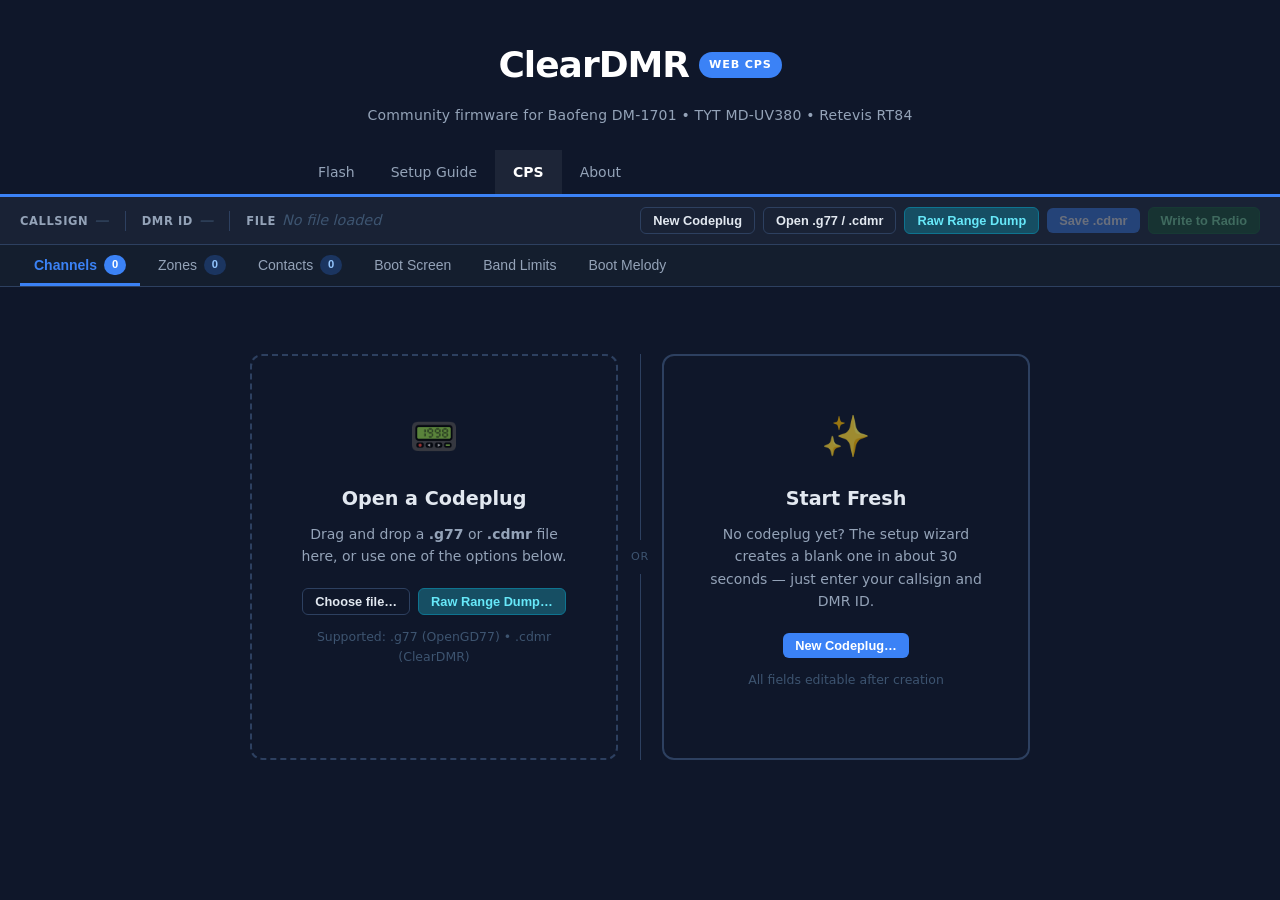
==== commit 01570f3a: "Replace CPS read path with raw range dump tool" ====
--- a/docs/cps/index.html
+++ b/docs/cps/index.html
@@ -52,10 +52,9 @@
       <input type="file" id="file-input" accept=".g77,.cdmr" hidden>
       <button class="btn-sm btn-sm-outline" id="new-btn" type="button">New Codeplug</button>
       <button class="btn-sm btn-sm-outline" id="open-btn" type="button">Open .g77 / .cdmr</button>
-      <button class="btn-sm btn-sm-read" id="read-btn" type="button">Read from Radio</button>
+      <button class="btn-sm btn-sm-read" id="read-btn" type="button">Raw Range Dump</button>
       <button class="btn-sm btn-sm-primary" id="save-btn" type="button" disabled>Save .cdmr</button>
       <button class="btn-sm btn-sm-write" id="write-btn" type="button" disabled>Write to Radio</button>
-      <button class="btn-sm btn-sm-outline" id="dump-btn" type="button" style="display:none">&#x2699; Raw Dump</button>
     </div>
   </div>
 
@@ -96,7 +95,7 @@
              or use one of the options below.</p>
           <div class="drop-zone-btns">
             <button class="btn-sm btn-sm-outline" id="drop-open-btn" type="button">Choose file&hellip;</button>
-            <button class="btn-sm btn-sm-read" id="drop-read-btn" type="button">Read from Radio&hellip;</button>
+            <button class="btn-sm btn-sm-read" id="drop-read-btn" type="button">Raw Range Dump&hellip;</button>
           </div>
           <p class="file-types">Supported: .g77 (OpenGD77) &bull; .cdmr (ClearDMR)</p>
         </div>
@@ -527,27 +526,68 @@
     </div>
   </dialog>
 
-  <!-- Read from Radio modal -->
+  <!-- Raw Range Dump modal -->
   <dialog id="read-modal" class="write-modal">
     <div class="modal-header">
-      <h3>Read from Radio</h3>
+      <h3>Raw Range Dump</h3>
       <button class="modal-close" id="read-modal-close" type="button" aria-label="Close">&times;</button>
     </div>
     <div class="modal-body">
       <p class="section-desc">
-        Reads the codeplug from the connected radio into the CPS editor via USB.
-        The radio must be <strong>powered on normally</strong> &mdash; do <strong>not</strong> enter DFU mode.
+        Reads a raw byte range from the radio's CPS address space and downloads it directly.
+        No parsing, no address translation, and no synthetic codeplug reconstruction.
       </p>
       <div class="write-dfu-steps">
         <ol>
           <li>Power on the radio normally (do <strong>not</strong> hold PTT&nbsp;+&nbsp;SK1).</li>
           <li>Connect the USB cable to your computer.</li>
-          <li>Click <strong>Connect &amp; Read</strong> and select your radio from the list.</li>
+          <li>Choose a preset or enter area/start/length/chunk/delay manually.</li>
+          <li>Click <strong>Connect &amp; Dump</strong> and select your radio from the list.</li>
         </ol>
       </div>
       <div class="write-note">
-        Web Serial requires Chrome, Edge, or another Chromium-based browser.
-        Firefox and Safari are not supported.
+        Conservative defaults are recommended. The dump stops on the first failed chunk.
+        If any bytes were collected, a partial dump is still downloaded.
+      </div>
+      <div class="field-group">
+        <div class="field-row">
+          <span class="field-label">Presets</span>
+          <div style="display:flex;flex-wrap:wrap;gap:8px">
+            <button class="btn-sm btn-sm-outline raw-preset-btn" type="button"
+              data-area="1" data-start="0x00000" data-length="0x10000" data-chunk="0x10" data-delay="15">Flash 0x00000-0x0FFFF</button>
+            <button class="btn-sm btn-sm-outline raw-preset-btn" type="button"
+              data-area="1" data-start="0xA0000" data-length="0x10000" data-chunk="0x10" data-delay="15">Flash 0xA0000-0xAFFFF</button>
+            <button class="btn-sm btn-sm-outline raw-preset-btn" type="button"
+              data-area="2" data-start="0x00000" data-length="0x08000" data-chunk="0x10" data-delay="15">EEPROM 0x00000-0x07FFF</button>
+            <button class="btn-sm btn-sm-outline raw-preset-btn" type="button"
+              data-area="1" data-start="0x08000" data-length="0x3000" data-chunk="0x10" data-delay="15">Zones likely</button>
+            <button class="btn-sm btn-sm-outline raw-preset-btn" type="button"
+              data-area="1" data-start="0xA7600" data-length="0x7000" data-chunk="0x10" data-delay="15">Contacts likely</button>
+          </div>
+        </div>
+        <div class="field-row">
+          <span class="field-label">Area</span>
+          <select id="raw-area" class="field-select">
+            <option value="1">1</option>
+            <option value="2">2</option>
+          </select>
+        </div>
+        <div class="field-row">
+          <span class="field-label">Start Address</span>
+          <input type="text" id="raw-start" class="field-input" value="0x00000" spellcheck="false">
+        </div>
+        <div class="field-row">
+          <span class="field-label">Length</span>
+          <input type="text" id="raw-length" class="field-input" value="0x10000" spellcheck="false">
+        </div>
+        <div class="field-row">
+          <span class="field-label">Chunk Size</span>
+          <input type="text" id="raw-chunk" class="field-input" value="0x10" spellcheck="false">
+        </div>
+        <div class="field-row">
+          <span class="field-label">Inter-read Delay</span>
+          <input type="number" id="raw-delay" min="0" step="1" class="field-input" value="15">
+        </div>
       </div>
       <div class="write-progress-wrap" id="read-progress-wrap">
         <div class="write-progress-bar">
@@ -560,33 +600,7 @@
     <div class="write-footer">
       <div class="modal-spacer"></div>
       <button class="btn-sm btn-sm-outline" id="read-cancel-btn" type="button">Close</button>
-      <button class="btn-sm btn-sm-read" id="read-connect-btn" type="button">Connect &amp; Read</button>
-    </div>
-  </dialog>
-
-  <!-- Debug: raw memory dump (visible at index.html#debug) -->
-  <dialog id="dump-modal" class="write-modal">
-    <div class="modal-header">
-      <h3>Raw Codeplug Dump</h3>
-      <button class="modal-close" id="dump-modal-close" type="button" aria-label="Close">&times;</button>
-    </div>
-    <div class="modal-body">
-      <p class="section-desc" style="color:#c00;font-family:monospace;font-size:0.85em">
-        DEBUG — reads 128 KB raw (EEPROM 0x00000&ndash;0x0FFFF + Flash 0x80000&ndash;0x8FFFF)
-        and downloads as .bin. No parsing. ~26 s. Do not disconnect during dump.
-      </p>
-      <div class="write-progress-wrap" id="dump-progress-wrap">
-        <div class="write-progress-bar">
-          <div class="write-progress-fill" id="dump-progress-fill"></div>
-        </div>
-        <div class="write-progress-label" id="dump-progress-label">0%</div>
-      </div>
-      <p class="write-status" id="dump-status"></p>
-    </div>
-    <div class="write-footer">
-      <div class="modal-spacer"></div>
-      <button class="btn-sm btn-sm-outline" id="dump-cancel-btn" type="button">Close</button>
-      <button class="btn-sm btn-sm-read"    id="dump-connect-btn" type="button">Connect &amp; Dump</button>
+      <button class="btn-sm btn-sm-read" id="read-connect-btn" type="button">Connect &amp; Dump</button>
     </div>
   </dialog>
 
@@ -706,7 +720,6 @@
 
   <script src="radio-read.js"></script>
   <script src="radio-write.js"></script>
-  <script src="radio-dump.js"></script>
   <script src="cps.js"></script>
   <script>
   'use strict';
@@ -1941,7 +1954,7 @@
     setTimeout(() => { blSave.textContent = orig; }, 1500);
   });
 
-  // ── Read from Radio ────────────────────────────────────────────────────────
+  // ── Raw Range Dump ────────────────────────────────────────────────────────
 
   const readBtn          = document.getElementById('read-btn');
   const dropReadBtn      = document.getElementById('drop-read-btn');
@@ -1953,6 +1966,42 @@
   const readProgressWrap = document.getElementById('read-progress-wrap');
   const readProgressFill = document.getElementById('read-progress-fill');
   const readProgressLbl  = document.getElementById('read-progress-label');
+  const rawAreaEl        = document.getElementById('raw-area');
+  const rawStartEl       = document.getElementById('raw-start');
+  const rawLengthEl      = document.getElementById('raw-length');
+  const rawChunkEl       = document.getElementById('raw-chunk');
+  const rawDelayEl       = document.getElementById('raw-delay');
+  const rawPresetBtns    = [...document.querySelectorAll('.raw-preset-btn')];
+
+  function applyRawPreset({ area, start, length, chunk, delay }) {
+    rawAreaEl.value   = String(area);
+    rawStartEl.value  = start;
+    rawLengthEl.value = length;
+    rawChunkEl.value  = chunk;
+    rawDelayEl.value  = String(delay);
+  }
+
+  function parseHexInput(value, label) {
+    const trimmed = String(value || '').trim();
+    if (!trimmed) throw new Error(`${label} is required.`);
+    const normalized = /^0x/i.test(trimmed) ? trimmed : `0x${trimmed}`;
+    const parsed = Number.parseInt(normalized, 16);
+    if (!Number.isFinite(parsed) || parsed < 0) throw new Error(`${label} must be a hex value.`);
+    return parsed >>> 0;
+  }
+
+  function makeDumpStamp() {
+    return new Date().toISOString().replace(/[:\-]/g, '').replace('T', '_').slice(0, 15);
+  }
+
+  function downloadBlob(filename, blob) {
+    const url = URL.createObjectURL(blob);
+    const a = Object.assign(document.createElement('a'), { href: url, download: filename });
+    document.body.appendChild(a);
+    a.click();
+    document.body.removeChild(a);
+    URL.revokeObjectURL(url);
+  }
 
   function openReadModal() {
     readStatusEl.textContent  = '';
@@ -1971,6 +2020,14 @@
     readStatusEl.className   = 'write-status' + (cls ? ' ' + cls : '');
   }
 
+  rawPresetBtns.forEach(btn => btn.addEventListener('click', () => applyRawPreset({
+    area: btn.dataset.area,
+    start: btn.dataset.start,
+    length: btn.dataset.length,
+    chunk: btn.dataset.chunk,
+    delay: btn.dataset.delay,
+  })));
+
   readBtn.addEventListener('click',        openReadModal);
   dropReadBtn.addEventListener('click',    openReadModal);
   readModalClose.addEventListener('click', closeReadModal);
@@ -1985,103 +2042,74 @@
     setReadStatus('Connecting…', 'muted');
 
     try {
-      const buf = await cpwrReadCodeplug(({ pct, msg }) => {
+      const params = {
+        area: Number(rawAreaEl.value),
+        start: parseHexInput(rawStartEl.value, 'Start address'),
+        length: parseHexInput(rawLengthEl.value, 'Length'),
+        chunkSize: parseHexInput(rawChunkEl.value, 'Chunk size'),
+        interReadDelayMs: Number.parseInt(rawDelayEl.value, 10),
+      };
+      if (!Number.isFinite(params.interReadDelayMs) || params.interReadDelayMs < 0) {
+        throw new Error('Inter-read delay must be 0 or greater.');
+      }
+
+      const result = await cprawDumpRange(params, ({ pct, msg }) => {
         readProgressFill.style.width  = `${pct}%`;
         readProgressLbl.textContent   = `${pct}%`;
         setReadStatus(msg || '', 'muted');
       });
-      readProgressFill.style.width  = '100%';
-      readProgressLbl.textContent   = '100%';
-      setReadStatus('Read complete.', 'ok');
-
-      codeplug          = new CodeplugParser(buf);
-      codeplug.filename = 'radio_read.cdmr';
-      closeReadModal();
-      renderAll();
+
+      const stamp = makeDumpStamp();
+      const areaPart = `area${params.area}`;
+      const startPart = `start${params.start.toString(16).toUpperCase().padStart(5, '0')}`;
+      const lengthPart = `len${params.length.toString(16).toUpperCase()}`;
+      const chunkPart = `chunk${params.chunkSize.toString(16).toUpperCase()}`;
+      const delayPart = `delay${params.interReadDelayMs}`;
+      const baseName = `rawdump_${areaPart}_${startPart}_${lengthPart}_${chunkPart}_${delayPart}_${stamp}`;
+
+      if (result.bytesRead > 0) {
+        downloadBlob(`${baseName}.bin`, new Blob([result.buffer], { type: 'application/octet-stream' }));
+        const metaText = [
+          `area=${params.area}`,
+          `start=0x${params.start.toString(16).toUpperCase().padStart(5, '0')}`,
+          `length=0x${params.length.toString(16).toUpperCase()}`,
+          `chunk=0x${params.chunkSize.toString(16).toUpperCase()}`,
+          `delay_ms=${params.interReadDelayMs}`,
+          `bytes_read=0x${result.bytesRead.toString(16).toUpperCase()}`,
+          `complete=${result.complete ? 'yes' : 'no'}`,
+          result.failedAt
+            ? `failed_at=0x${result.failedAt.address.toString(16).toUpperCase().padStart(5, '0')}`
+            : 'failed_at=none',
+          result.errorMessage ? `error=${result.errorMessage}` : 'error=none',
+        ].join('\n') + '\n';
+        downloadBlob(`${baseName}.txt`, new Blob([metaText], { type: 'text/plain;charset=utf-8' }));
+      }
+
+      readProgressFill.style.width = `${Math.round((result.bytesRead / Math.max(result.requestedLength, 1)) * 100)}%`;
+      readProgressLbl.textContent  = `${Math.round((result.bytesRead / Math.max(result.requestedLength, 1)) * 100)}%`;
+
+      if (result.complete) {
+        setReadStatus(`Saved ${baseName}.bin`, 'ok');
+      } else if (result.bytesRead > 0) {
+        setReadStatus(
+          `Saved partial dump ${baseName}.bin (${result.bytesRead}/${result.requestedLength} bytes). ` +
+          `${result.errorMessage || 'Stopped on first failed chunk.'}`,
+          'warn'
+        );
+      } else {
+        setReadStatus(result.errorMessage || 'Dump failed before any bytes were read.', 'err');
+      }
     } catch (err) {
       if (err.name === 'NotFoundError') {
         setReadStatus('No device selected.', 'muted');
       } else {
-        setReadStatus(`Read failed: ${err.message}`, 'err');
+        setReadStatus(`Dump failed: ${err.message}`, 'err');
       }
       readConnectBtn.disabled = false;
+      return;
     }
-  });
-
-  // ── Debug: Raw Dump (index.html#debug) ────────────────────────────────────
-
-  const dumpBtn          = document.getElementById('dump-btn');
-  const dumpModal        = document.getElementById('dump-modal');
-  const dumpModalClose   = document.getElementById('dump-modal-close');
-  const dumpCancelBtn    = document.getElementById('dump-cancel-btn');
-  const dumpConnectBtn   = document.getElementById('dump-connect-btn');
-  const dumpStatusEl     = document.getElementById('dump-status');
-  const dumpProgressWrap = document.getElementById('dump-progress-wrap');
-  const dumpProgressFill = document.getElementById('dump-progress-fill');
-  const dumpProgressLbl  = document.getElementById('dump-progress-label');
-
-  function applyDumpVisibility() {
-    dumpBtn.style.display = (window.location.hash === '#debug') ? '' : 'none';
-  }
-  applyDumpVisibility();
-  window.addEventListener('hashchange', applyDumpVisibility);
-
-  dumpBtn.addEventListener('click', () => {
-    dumpStatusEl.textContent  = '';
-    dumpStatusEl.className    = 'write-status';
-    dumpProgressWrap.classList.remove('visible');
-    dumpProgressFill.style.width = '0%';
-    dumpProgressLbl.textContent  = '0%';
-    dumpConnectBtn.disabled = false;
-    dumpModal.showModal();
-  });
-
-  dumpModalClose.addEventListener('click', () => dumpModal.close());
-  dumpCancelBtn.addEventListener('click',  () => dumpModal.close());
-  dumpModal.addEventListener('click', e => { if (e.target === dumpModal) dumpModal.close(); });
-
-  dumpConnectBtn.addEventListener('click', async () => {
-    dumpConnectBtn.disabled = true;
-    dumpProgressWrap.classList.add('visible');
-    dumpProgressFill.style.width = '0%';
-    dumpProgressLbl.textContent  = '0%';
-    dumpStatusEl.textContent = 'Connecting…';
-    dumpStatusEl.className   = 'write-status muted';
-
-    try {
-      const { buffer, failedChunks } = await cpwrDumpCodeplug(({ pct, msg }) => {
-        dumpProgressFill.style.width = `${pct}%`;
-        dumpProgressLbl.textContent  = `${pct}%`;
-        dumpStatusEl.textContent = msg || '';
-        dumpStatusEl.className   = 'write-status muted';
-      });
-
-      const ts    = new Date().toISOString().replace(/[:\-]/g, '').replace('T', '_').slice(0, 15);
-      const fname = `codeplug_dump_${ts}.bin`;
-      const blob  = new Blob([buffer], { type: 'application/octet-stream' });
-      const url   = URL.createObjectURL(blob);
-      const a     = Object.assign(document.createElement('a'), { href: url, download: fname });
-      document.body.appendChild(a);
-      a.click();
-      document.body.removeChild(a);
-      URL.revokeObjectURL(url);
-
-      dumpProgressFill.style.width = '100%';
-      dumpProgressLbl.textContent  = '100%';
-      const failNote = failedChunks.length
-        ? ` (${failedChunks.length} chunk(s) failed: ${failedChunks.slice(0, 3).join(', ')}${failedChunks.length > 3 ? '…' : ''})`
-        : '';
-      dumpStatusEl.textContent = `Saved ${fname}${failNote}`;
-      dumpStatusEl.className   = failedChunks.length ? 'write-status warn' : 'write-status ok';
-      dumpConnectBtn.disabled  = false;
-
-    } catch (err) {
-      dumpStatusEl.textContent = err.name === 'NotFoundError'
-        ? 'No device selected.'
-        : `Dump failed: ${err.message}`;
-      dumpStatusEl.className  = err.name === 'NotFoundError' ? 'write-status muted' : 'write-status err';
-      dumpConnectBtn.disabled = false;
-    }
+
+    readConnectBtn.disabled = false;
   });
 
   </script>
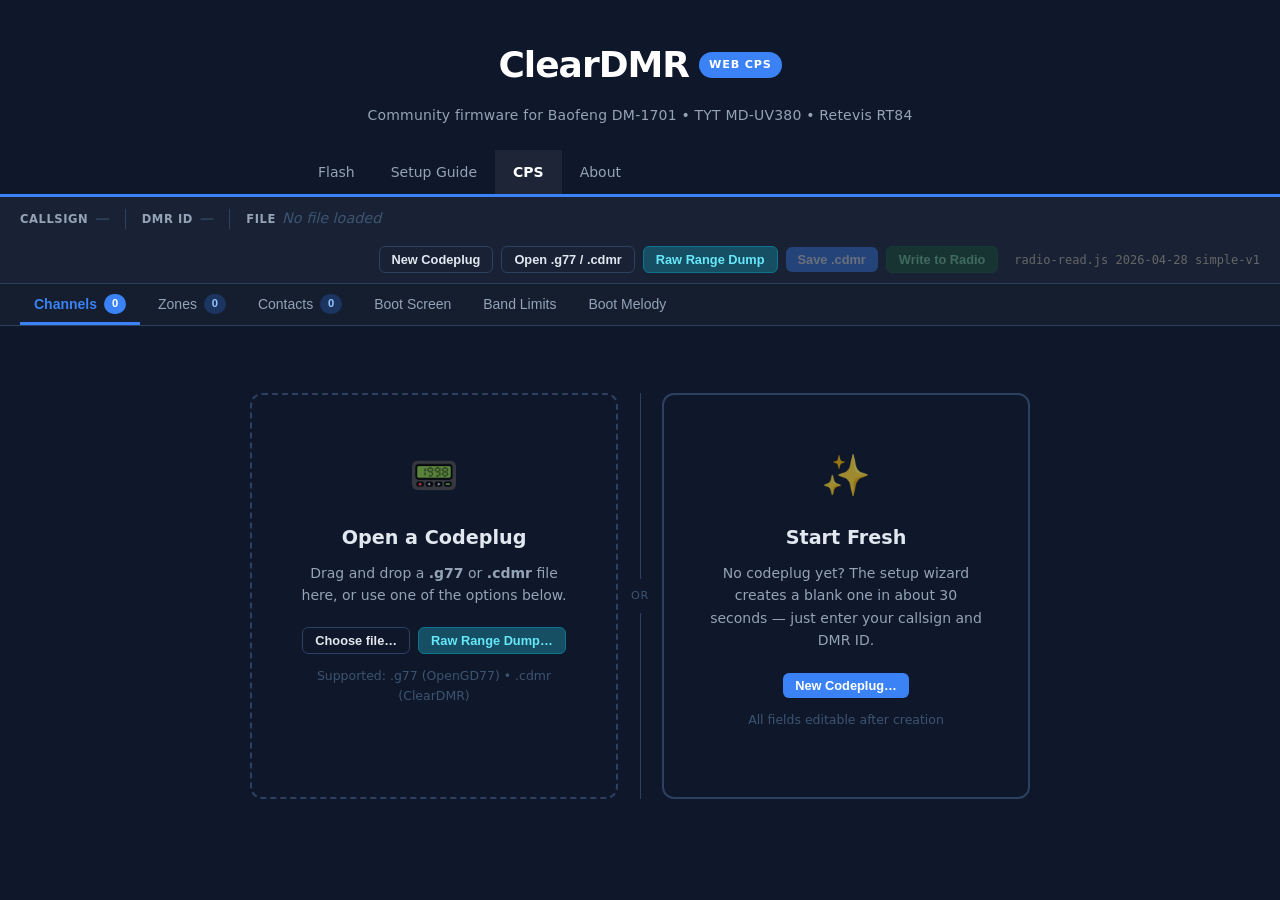
==== commit 981498f5: "Version and simplify CPS raw dump script" ====
--- a/docs/cps/index.html
+++ b/docs/cps/index.html
@@ -55,6 +55,7 @@
       <button class="btn-sm btn-sm-read" id="read-btn" type="button">Raw Range Dump</button>
       <button class="btn-sm btn-sm-primary" id="save-btn" type="button" disabled>Save .cdmr</button>
       <button class="btn-sm btn-sm-write" id="write-btn" type="button" disabled>Write to Radio</button>
+      <span id="radio-read-version" style="margin-left:8px;font:12px monospace;color:#666"></span>
     </div>
   </div>
 
@@ -546,47 +547,54 @@
         </ol>
       </div>
       <div class="write-note">
-        Conservative defaults are recommended. The dump stops on the first failed chunk.
-        If any bytes were collected, a partial dump is still downloaded.
+        Area <strong>1</strong> is raw SPI flash and area <strong>2</strong> is raw EEPROM, matching
+        the firmware USB handler. Presets below use the exact source-backed addresses from
+        <code>firmware/application/source/functions/codeplug.c</code> and
+        <code>firmware/application/source/usb/usb_com.c</code>.
+        Raw dump proof now confirms the zone block is direct-mapped in EEPROM at
+        <code>area=2 start=0x08000</code>.
+        The dump stops on the first failed chunk. If any bytes were collected, a partial dump is still downloaded.
       </div>
       <div class="field-group">
         <div class="field-row">
           <span class="field-label">Presets</span>
           <div style="display:flex;flex-wrap:wrap;gap:8px">
             <button class="btn-sm btn-sm-outline raw-preset-btn" type="button"
-              data-area="1" data-start="0x00000" data-length="0x10000" data-chunk="0x10" data-delay="15">Flash 0x00000-0x0FFFF</button>
+              data-area="2" data-start="0x00000" data-length="0x0200" data-chunk="0x08" data-delay="50">EEPROM 0x00000-0x001FF</button>
             <button class="btn-sm btn-sm-outline raw-preset-btn" type="button"
-              data-area="1" data-start="0xA0000" data-length="0x10000" data-chunk="0x10" data-delay="15">Flash 0xA0000-0xAFFFF</button>
+              data-area="2" data-start="0x03780" data-length="0x0080" data-chunk="0x08" data-delay="50">EEPROM Channel Header</button>
             <button class="btn-sm btn-sm-outline raw-preset-btn" type="button"
-              data-area="2" data-start="0x00000" data-length="0x08000" data-chunk="0x10" data-delay="15">EEPROM 0x00000-0x07FFF</button>
+              data-area="2" data-start="0x08000" data-length="0x0300" data-chunk="0x08" data-delay="50">EEPROM Zones Probe</button>
             <button class="btn-sm btn-sm-outline raw-preset-btn" type="button"
-              data-area="1" data-start="0x08000" data-length="0x3000" data-chunk="0x10" data-delay="15">Zones likely</button>
+              data-area="1" data-start="0xA7620" data-length="0x0040" data-chunk="0x08" data-delay="50">SPI Contacts Probe</button>
             <button class="btn-sm btn-sm-outline raw-preset-btn" type="button"
-              data-area="1" data-start="0xA7600" data-length="0x7000" data-chunk="0x10" data-delay="15">Contacts likely</button>
+              data-area="1" data-start="0xAD620" data-length="0x0040" data-chunk="0x08" data-delay="50">SPI RX Group Lengths</button>
+            <button class="btn-sm btn-sm-outline raw-preset-btn" type="button"
+              data-area="1" data-start="0xAD6A0" data-length="0x0080" data-chunk="0x08" data-delay="50">SPI RX Group Data</button>
           </div>
         </div>
         <div class="field-row">
           <span class="field-label">Area</span>
           <select id="raw-area" class="field-select">
-            <option value="1">1</option>
-            <option value="2">2</option>
+            <option value="1">1 - SPI Flash</option>
+            <option value="2" selected>2 - EEPROM</option>
           </select>
         </div>
         <div class="field-row">
           <span class="field-label">Start Address</span>
-          <input type="text" id="raw-start" class="field-input" value="0x00000" spellcheck="false">
+          <input type="text" id="raw-start" class="field-input" value="0x08000" spellcheck="false">
         </div>
         <div class="field-row">
           <span class="field-label">Length</span>
-          <input type="text" id="raw-length" class="field-input" value="0x10000" spellcheck="false">
+          <input type="text" id="raw-length" class="field-input" value="0x0300" spellcheck="false">
         </div>
         <div class="field-row">
           <span class="field-label">Chunk Size</span>
-          <input type="text" id="raw-chunk" class="field-input" value="0x10" spellcheck="false">
+          <input type="text" id="raw-chunk" class="field-input" value="0x08" spellcheck="false">
         </div>
         <div class="field-row">
           <span class="field-label">Inter-read Delay</span>
-          <input type="number" id="raw-delay" min="0" step="1" class="field-input" value="15">
+          <input type="number" id="raw-delay" min="0" step="1" class="field-input" value="50">
         </div>
       </div>
       <div class="write-progress-wrap" id="read-progress-wrap">
@@ -718,7 +726,7 @@
     </div>
   </dialog>
 
-  <script src="radio-read.js"></script>
+  <script src="radio-read.js?v=20260428-simple-v1"></script>
   <script src="radio-write.js"></script>
   <script src="cps.js"></script>
   <script>
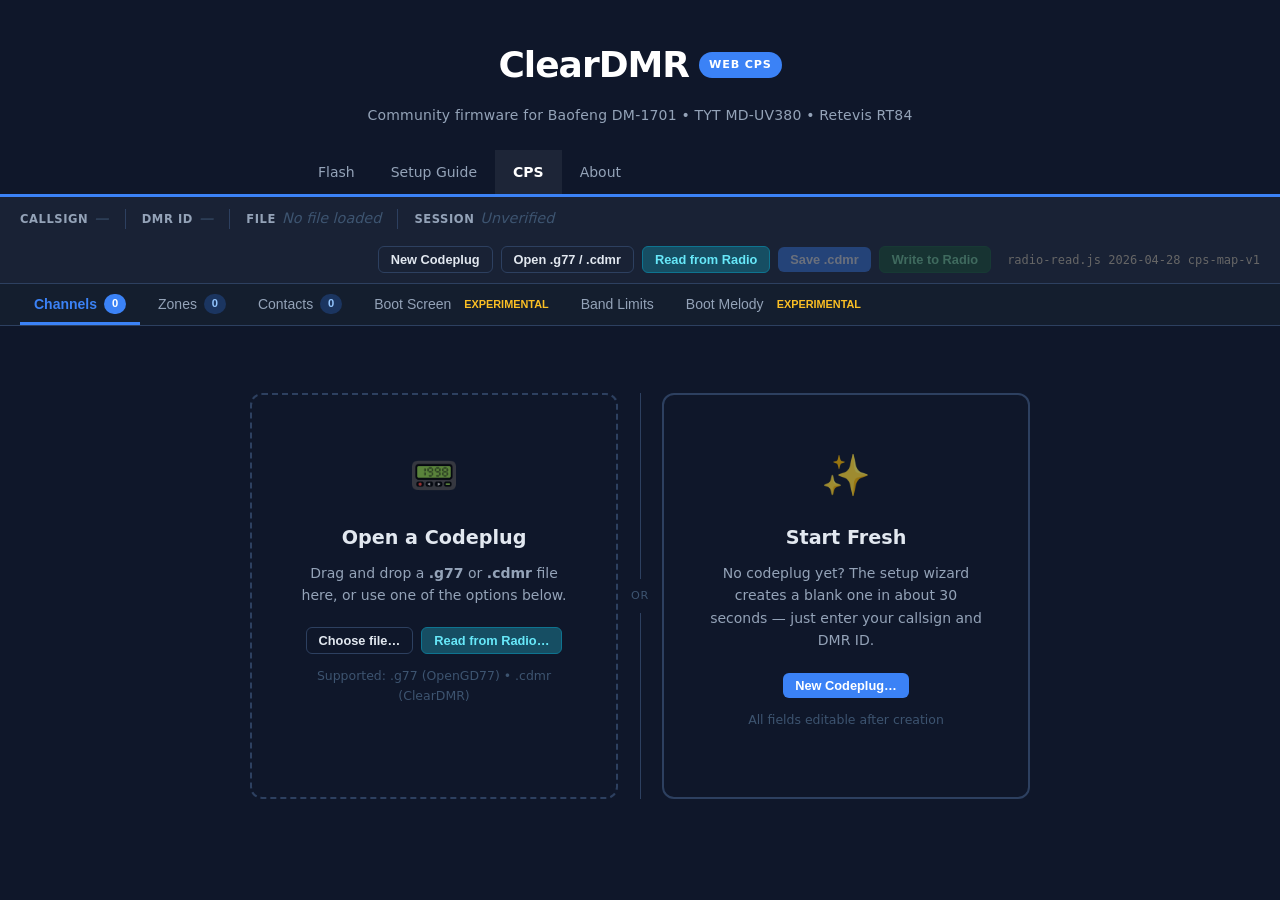
==== commit 3ddb80c9: "Update browser CPS to match decompiled OpenGD77 segment map; add safety/verification UI; awaiting li" ====
--- a/docs/cps/index.html
+++ b/docs/cps/index.html
@@ -48,11 +48,16 @@
       <span class="info-label">File</span>
       <span class="info-value placeholder" id="ib-filename">No file loaded</span>
     </div>
+    <div class="info-sep"></div>
+    <div class="info-field">
+      <span class="info-label">Session</span>
+      <span class="info-value placeholder" id="ib-session-verify">Unverified</span>
+    </div>
     <div class="info-actions">
       <input type="file" id="file-input" accept=".g77,.cdmr" hidden>
       <button class="btn-sm btn-sm-outline" id="new-btn" type="button">New Codeplug</button>
       <button class="btn-sm btn-sm-outline" id="open-btn" type="button">Open .g77 / .cdmr</button>
-      <button class="btn-sm btn-sm-read" id="read-btn" type="button">Raw Range Dump</button>
+      <button class="btn-sm btn-sm-read" id="read-btn" type="button">Read from Radio</button>
       <button class="btn-sm btn-sm-primary" id="save-btn" type="button" disabled>Save .cdmr</button>
       <button class="btn-sm btn-sm-write" id="write-btn" type="button" disabled>Write to Radio</button>
       <span id="radio-read-version" style="margin-left:8px;font:12px monospace;color:#666"></span>
@@ -78,9 +83,9 @@
     <button class="tab-btn" data-tab="contacts" type="button">
       Contacts <span class="tab-count" id="count-contacts">0</span>
     </button>
-    <button class="tab-btn" data-tab="bootscreen" type="button">Boot Screen</button>
+    <button class="tab-btn" data-tab="bootscreen" type="button">Boot Screen <span class="tab-exp">Experimental</span></button>
     <button class="tab-btn" data-tab="bandlimits" type="button">Band Limits</button>
-    <button class="tab-btn" data-tab="bootmelody" type="button">Boot Melody</button>
+    <button class="tab-btn" data-tab="bootmelody" type="button">Boot Melody <span class="tab-exp">Experimental</span></button>
   </div>
 
   <!-- Main area -->
@@ -96,7 +101,7 @@
              or use one of the options below.</p>
           <div class="drop-zone-btns">
             <button class="btn-sm btn-sm-outline" id="drop-open-btn" type="button">Choose file&hellip;</button>
-            <button class="btn-sm btn-sm-read" id="drop-read-btn" type="button">Raw Range Dump&hellip;</button>
+            <button class="btn-sm btn-sm-read" id="drop-read-btn" type="button">Read from Radio&hellip;</button>
           </div>
           <p class="file-types">Supported: .g77 (OpenGD77) &bull; .cdmr (ClearDMR)</p>
         </div>
@@ -198,15 +203,19 @@
         <div class="section-card">
           <div class="section-card-header"><h3>Upload New Boot Image</h3></div>
           <div class="section-card-body">
+            <div class="inline-warn">
+              <strong>Experimental.</strong>
+              Boot image writes are not hardware-verified yet. Use <strong>Verify After Write</strong> and treat results as provisional until round-trip testing passes on real hardware.
+            </div>
             <p class="section-desc">
               Choose an image to show when your radio powers on. It will be scaled to fit
-              the 160&times;128&nbsp;px monochrome display and converted to black and white.
+              the 128&times;64&nbsp;px monochrome display and converted to black and white.
               Adjust the threshold slider to control which tones become black or white.
             </p>
             <div class="boot-upload-row">
               <input type="file" id="bootimg-input" accept="image/*" hidden>
               <button class="btn-sm btn-sm-outline" id="bootimg-pick" type="button">Choose image&hellip;</button>
-              <span class="boot-upload-hint">PNG, JPG, GIF &bull; Will be scaled to 160&times;128&nbsp;px</span>
+              <span class="boot-upload-hint">PNG, JPG, GIF &bull; Will be scaled to 128&times;64&nbsp;px</span>
             </div>
             <div class="boot-threshold-row hidden" id="boot-threshold-row">
               <span class="boot-threshold-label">B&amp;W Threshold</span>
@@ -215,8 +224,8 @@
             </div>
             <div class="boot-canvas-wrap hidden" id="boot-upload-preview">
               <div>
-                <canvas id="boot-upload-canvas" class="boot-canvas" width="160" height="128"></canvas>
-                <p class="boot-canvas-label">Preview &mdash; 160&times;128&nbsp;px shown at 2&times;</p>
+                <canvas id="boot-upload-canvas" class="boot-canvas" width="128" height="64"></canvas>
+                <p class="boot-canvas-label">Preview &mdash; 128&times;64&nbsp;px shown at 2&times;</p>
               </div>
             </div>
             <div class="boot-action-row hidden" id="boot-upload-actions">
@@ -232,8 +241,8 @@
             <p class="section-desc">This is the boot image currently stored in the loaded codeplug file.</p>
             <div class="boot-canvas-wrap">
               <div>
-                <canvas id="boot-current-canvas" class="boot-canvas" width="160" height="128"></canvas>
-                <p class="boot-canvas-label">160&times;128&nbsp;px shown at 2&times;</p>
+                <canvas id="boot-current-canvas" class="boot-canvas" width="128" height="64"></canvas>
+                <p class="boot-canvas-label">128&times;64&nbsp;px shown at 2&times;</p>
               </div>
             </div>
           </div>
@@ -298,12 +307,14 @@
         <div class="section-card">
           <div class="section-card-header"><h3>Boot Melody</h3></div>
           <div class="section-card-body">
+            <div class="inline-warn">
+              <strong>Experimental.</strong>
+              Boot melody writes are not hardware-verified yet. Use <strong>Verify After Write</strong> and confirm reboot behavior on the radio before treating saved results as safe.
+            </div>
             <p class="section-desc">
-              One note per line &mdash; format: <code>note, duration, pause, volume</code><br>
-              <strong>note</strong>: MIDI note number (0&nbsp;= rest, 60&nbsp;= middle&nbsp;C, 69&nbsp;= A4 / 440&nbsp;Hz, 72&nbsp;= C5)
-              &bull; <strong>duration</strong>: ~100&nbsp;ms units, 1–255
-              &bull; <strong>pause</strong>: silence after note, ~50&nbsp;ms units, 0–255
-              &bull; <strong>volume</strong>: 0–15. Maximum 10 notes total.
+              One note per line &mdash; format: <code>note, duration</code><br>
+              <strong>note</strong>: OpenGD77 tone index (0&ndash;63; the firmware clamps to this range)
+              &bull; <strong>duration</strong>: 1&ndash;255 time units. Maximum 255 note pairs plus a required <code>0,0</code> terminator.
             </p>
             <div class="melody-toolbar">
               <select id="melody-examples" class="search-input" style="width:auto;min-width:150px">
@@ -317,7 +328,7 @@
               <button class="btn-sm btn-sm-outline hidden" id="melody-stop" type="button">&#9632; Stop</button>
             </div>
             <textarea id="melody-textarea" class="melody-textarea" rows="10"
-              placeholder="69, 3, 1, 10&#10;72, 3, 1, 10&#10;74, 3, 1, 10&#10;76, 6, 2, 12"></textarea>
+              placeholder="38, 6&#10;0, 2&#10;38, 2&#10;0, 2&#10;38, 6"></textarea>
             <p class="melody-status" id="melody-status"></p>
             <div class="section-actions">
               <button class="btn-sm btn-sm-primary" id="melody-save" type="button" disabled>Save to Codeplug</button>
@@ -527,38 +538,47 @@
     </div>
   </dialog>
 
-  <!-- Raw Range Dump modal -->
+  <!-- Read from Radio modal -->
   <dialog id="read-modal" class="write-modal">
     <div class="modal-header">
-      <h3>Raw Range Dump</h3>
+      <h3>Read from Radio</h3>
       <button class="modal-close" id="read-modal-close" type="button" aria-label="Close">&times;</button>
     </div>
     <div class="modal-body">
       <p class="section-desc">
-        Reads a raw byte range from the radio's CPS address space and downloads it directly.
-        No parsing, no address translation, and no synthetic codeplug reconstruction.
+        Read either a full codeplug using the decompiled OpenGD77 CPS segment map,
+        or a raw byte range for low-level inspection.
       </p>
       <div class="write-dfu-steps">
         <ol>
           <li>Power on the radio normally (do <strong>not</strong> hold PTT&nbsp;+&nbsp;SK1).</li>
           <li>Connect the USB cable to your computer.</li>
-          <li>Choose a preset or enter area/start/length/chunk/delay manually.</li>
-          <li>Click <strong>Connect &amp; Dump</strong> and select your radio from the list.</li>
+          <li>Select <strong>Full Codeplug</strong> or <strong>Raw Range Dump</strong>.</li>
+          <li>If using raw mode, choose a preset or enter area/start/length/chunk/delay manually.</li>
+          <li>Click <strong>Connect &amp; Read</strong> and select your radio from the list.</li>
         </ol>
-      </div>
-      <div class="write-note">
-        Area <strong>1</strong> is raw SPI flash and area <strong>2</strong> is raw EEPROM, matching
-        the firmware USB handler. Presets below use the exact source-backed addresses from
-        <code>firmware/application/source/functions/codeplug.c</code> and
-        <code>firmware/application/source/usb/usb_com.c</code>.
-        Raw dump proof now confirms the zone block is direct-mapped in EEPROM at
-        <code>area=2 start=0x08000</code>.
-        The dump stops on the first failed chunk. If any bytes were collected, a partial dump is still downloaded.
       </div>
       <div class="field-group">
         <div class="field-row">
-          <span class="field-label">Presets</span>
-          <div style="display:flex;flex-wrap:wrap;gap:8px">
+          <span class="field-label">Read Mode</span>
+          <select id="read-mode" class="field-select">
+            <option value="codeplug" selected>Full Codeplug</option>
+            <option value="raw">Raw Range Dump</option>
+          </select>
+        </div>
+      </div>
+      <div id="raw-settings">
+        <div class="write-note">
+          Area <strong>1</strong> is raw SPI flash and area <strong>2</strong> is raw EEPROM, matching
+          the firmware USB handler. Presets below use the exact source-backed addresses from
+          <code>firmware/application/source/functions/codeplug.c</code> and
+          <code>firmware/application/source/usb/usb_com.c</code>.
+          The dump stops on the first failed chunk. If any bytes were collected, a partial dump is still downloaded.
+        </div>
+        <div class="field-group">
+          <div class="field-row">
+            <span class="field-label">Presets</span>
+            <div style="display:flex;flex-wrap:wrap;gap:8px">
             <button class="btn-sm btn-sm-outline raw-preset-btn" type="button"
               data-area="2" data-start="0x00000" data-length="0x0200" data-chunk="0x08" data-delay="50">EEPROM 0x00000-0x001FF</button>
             <button class="btn-sm btn-sm-outline raw-preset-btn" type="button"
@@ -592,9 +612,10 @@
           <span class="field-label">Chunk Size</span>
           <input type="text" id="raw-chunk" class="field-input" value="0x08" spellcheck="false">
         </div>
-        <div class="field-row">
-          <span class="field-label">Inter-read Delay</span>
-          <input type="number" id="raw-delay" min="0" step="1" class="field-input" value="50">
+          <div class="field-row">
+            <span class="field-label">Inter-read Delay</span>
+            <input type="number" id="raw-delay" min="0" step="1" class="field-input" value="50">
+          </div>
         </div>
       </div>
       <div class="write-progress-wrap" id="read-progress-wrap">
@@ -608,7 +629,7 @@
     <div class="write-footer">
       <div class="modal-spacer"></div>
       <button class="btn-sm btn-sm-outline" id="read-cancel-btn" type="button">Close</button>
-      <button class="btn-sm btn-sm-read" id="read-connect-btn" type="button">Connect &amp; Dump</button>
+      <button class="btn-sm btn-sm-read" id="read-connect-btn" type="button">Connect &amp; Read</button>
     </div>
   </dialog>
 
@@ -637,6 +658,20 @@
         Web Serial requires Chrome, Edge, or another Chromium-based browser.
         Firefox and Safari are not supported.
       </div>
+      <div class="write-note">
+        Boot image and boot melody CustomData writes are still <strong>experimental</strong>
+        until a full hardware round-trip passes. Keep readback verification enabled when testing them.
+      </div>
+      <div class="field-group">
+        <div class="field-row">
+          <span class="field-label">Verify After Write</span>
+          <label style="display:flex;align-items:center;gap:8px">
+            <input type="checkbox" id="write-verify" checked>
+            <span>Re-read written segments and byte-compare</span>
+          </label>
+        </div>
+      </div>
+      <p class="write-status warn" id="write-experimental-note" style="display:none"></p>
       <div class="write-progress-wrap" id="write-progress-wrap">
         <div class="write-progress-bar">
           <div class="write-progress-fill" id="write-progress-fill"></div>
@@ -735,6 +770,7 @@
   // ── State ──────────────────────────────────────────────────────────────────
 
   let codeplug = null;
+  let sessionWriteVerified = false;
 
   // ── DOM refs ──────────────────────────────────────────────────────────────
 
@@ -749,6 +785,7 @@
   const ibCallsign  = document.getElementById('ib-callsign');
   const ibDmrId     = document.getElementById('ib-dmrid');
   const ibFilename  = document.getElementById('ib-filename');
+  const ibSessionVerify = document.getElementById('ib-session-verify');
 
   const tabBtns   = document.querySelectorAll('.tab-btn');
   const tabPanels = {
@@ -817,11 +854,18 @@
       return;
     }
     try {
-      codeplug = await CodeplugParser.fromFile(file);
-      renderAll();
+      loadArrayBuffer(await file.arrayBuffer(), file.name);
     } catch (err) {
       alert('Failed to read codeplug: ' + err.message);
     }
+  }
+
+  function loadArrayBuffer(buffer, filename) {
+    bootPendingBits = null;
+    bootSourcePixels = null;
+    codeplug = new CodeplugParser(buffer);
+    codeplug.filename = filename;
+    renderAll();
   }
 
   // ── Save ──────────────────────────────────────────────────────────────────
@@ -882,6 +926,7 @@
     ibFilename.className   = 'filename-chip';
     saveBtn.disabled       = false;
     writeBtn.disabled      = false;
+    updateSessionVerifyIndicator();
 
     // Warn when the codeplug uses the original 16-channel-per-zone format.
     // This is normal for radios that were never programmed with ClearDMR CPS.
@@ -928,6 +973,12 @@
   function setInfoEditable(span, text) {
     span.textContent = text;
     span.className   = 'info-value editable';
+  }
+
+  function updateSessionVerifyIndicator() {
+    if (!ibSessionVerify) return;
+    ibSessionVerify.textContent = sessionWriteVerified ? 'Round-trip OK' : 'Unverified';
+    ibSessionVerify.className = sessionWriteVerified ? 'info-value' : 'info-value placeholder';
   }
 
   function makeInfoEditable(span, maxLen, numericOnly, onSave) {
@@ -1478,11 +1529,11 @@
 
   // ── Boot Screen ──────────────────────────────────────────────────────────
 
-  const BOOT_W = BOOT_IMAGE_W;   // 160
-  const BOOT_H = BOOT_IMAGE_H;   // 128
+  const BOOT_W = BOOT_IMAGE_W;   // 128
+  const BOOT_H = BOOT_IMAGE_H;   // 64
 
   let bootPendingBits = null;    // Uint8Array (1bpp) awaiting save
-  let bootSourcePixels = null;   // ImageData from loaded file (at 160×128)
+  let bootSourcePixels = null;   // ImageData from loaded file (at 128×64)
 
   document.getElementById('bootimg-pick').addEventListener('click', () =>
     document.getElementById('bootimg-input').click()
@@ -1537,7 +1588,7 @@
         const black = lum < threshold;
         const v     = black ? 0 : 255;
         dst[pi] = dst[pi+1] = dst[pi+2] = v; dst[pi+3] = 255;
-        if (black) bits[y * (BOOT_W >> 3) + (x >> 3)] |= 1 << (7 - (x & 7));
+        if (black) bits[(y >> 3) * BOOT_W + x] |= 1 << (y & 7);
       }
     }
     ctx.putImageData(out, 0, 0);
@@ -1551,7 +1602,7 @@
     let hasContent = false;
     for (let y = 0; y < BOOT_H; y++) {
       for (let x = 0; x < BOOT_W; x++) {
-        const black = !!(bytes[y * (BOOT_W >> 3) + (x >> 3)] & (1 << (7 - (x & 7))));
+        const black = !!(bytes[(y >> 3) * BOOT_W + x] & (1 << (y & 7)));
         const pi    = (y * BOOT_W + x) * 4;
         const v     = black ? 0 : 255;
         dst[pi] = dst[pi+1] = dst[pi+2] = v; dst[pi+3] = 255;
@@ -1586,10 +1637,13 @@
 
   function loadBootSections() {
     if (!codeplug) return;
+    const card = document.getElementById('boot-current-card');
+    card.classList.add('hidden');
+    document.getElementById('boot-current-canvas').getContext('2d').clearRect(0, 0, BOOT_W, BOOT_H);
+    document.getElementById('melody-textarea').value = '';
     // Boot image
     try {
       const bytes = codeplug.bootImage;
-      const card  = document.getElementById('boot-current-card');
       if (bytes && renderBootBytesToCanvas(bytes, document.getElementById('boot-current-canvas'))) {
         card.classList.remove('hidden');
       }
@@ -1601,7 +1655,7 @@
       const entries = codeplug.bootTune;
       if (entries.length) {
         document.getElementById('melody-textarea').value =
-          entries.map(e => `${e.note}, ${e.dur}, ${e.pause}, ${e.vol}`).join('\n');
+          entries.map(e => `${e.note}, ${e.dur}`).join('\n');
       }
     } catch (_) {}
     updateMelodyStatus();
@@ -1610,24 +1664,23 @@
   // ── Boot Melody ───────────────────────────────────────────────────────────
 
   const MELODY_EXAMPLES = {
-    cq: `69, 3, 1, 10
-72, 3, 1, 10
-74, 3, 1, 10
-76, 6, 2, 12`,
-    jingle: `60, 2, 0, 10
-64, 2, 0, 10
-67, 2, 0, 10
-72, 5, 2, 12`,
-    sweep: `48, 1, 0, 8
-52, 1, 0, 8
-55, 1, 0, 8
-60, 1, 0, 10
-64, 1, 0, 10
-67, 1, 0, 10
-72, 4, 1, 12`,
-    roger: `74, 2, 0, 10
-76, 2, 0, 10
-72, 4, 1, 10`,
+    cq: `38, 6
+0, 2
+38, 2
+0, 2
+38, 6`,
+    jingle: `24, 4
+28, 4
+31, 4
+36, 8`,
+    sweep: `12, 2
+18, 2
+24, 2
+30, 2
+36, 4`,
+    roger: `31, 3
+36, 3
+24, 6`,
   };
 
   let audioCtx = null;
@@ -1639,14 +1692,12 @@
       const line = raw.replace(/#.*$/, '').trim();
       if (!line) return;
       const parts = line.split(',').map(s => s.trim());
-      if (parts.length !== 4) { errors.push(`Line ${i+1}: expected 4 values`); return; }
-      const [note, dur, pause, vol] = parts.map(Number);
-      if ([note, dur, pause, vol].some(isNaN)) { errors.push(`Line ${i+1}: all values must be numbers`); return; }
-      if (note < 0 || note > 127)  { errors.push(`Line ${i+1}: note must be 0–127`); return; }
-      if (dur  < 1 || dur  > 255)  { errors.push(`Line ${i+1}: duration must be 1–255`); return; }
-      if (pause < 0 || pause > 255){ errors.push(`Line ${i+1}: pause must be 0–255`); return; }
-      if (vol  < 0 || vol  > 15)   { errors.push(`Line ${i+1}: volume must be 0–15`); return; }
-      entries.push({ note, dur, pause, vol });
+      if (parts.length !== 2) { errors.push(`Line ${i+1}: expected 2 values`); return; }
+      const [note, dur] = parts.map(Number);
+      if ([note, dur].some(isNaN)) { errors.push(`Line ${i+1}: both values must be numbers`); return; }
+      if (note < 0 || note > 63) { errors.push(`Line ${i+1}: note must be 0–63`); return; }
+      if (dur < 1 || dur > 255) { errors.push(`Line ${i+1}: duration must be 1–255`); return; }
+      entries.push({ note, dur });
     });
     return { entries, errors };
   }
@@ -1686,26 +1737,23 @@
     let t = audioCtx.currentTime + 0.05;
     let totalMs = 50;
 
-    entries.slice(0, BOOT_TUNE_MAX).forEach(({ note, dur, pause, vol }) => {
-      const noteSec  = dur   * 0.1;
-      const pauseSec = pause * 0.05;
-      totalMs += (noteSec + pauseSec) * 1000;
-      if (note > 0) {
-        const freq = 440 * Math.pow(2, (note - 69) / 12);
-        const gain = (vol / 15) * 0.2;
-        const osc  = audioCtx.createOscillator();
-        const gn   = audioCtx.createGain();
-        osc.connect(gn); gn.connect(audioCtx.destination);
-        osc.type = 'square';
-        osc.frequency.setValueAtTime(freq, t);
-        gn.gain.setValueAtTime(0, t);
-        gn.gain.linearRampToValueAtTime(gain, t + 0.008);
-        gn.gain.setValueAtTime(gain, t + noteSec - 0.008);
-        gn.gain.linearRampToValueAtTime(0, t + noteSec);
-        osc.start(t); osc.stop(t + noteSec);
-        playingOscs.push(osc);
-      }
-      t += noteSec + pauseSec;
+    entries.slice(0, BOOT_TUNE_MAX).forEach(({ note, dur }) => {
+      const noteSec = dur * 0.035;
+      totalMs += noteSec * 1000;
+      const osc = audioCtx.createOscillator();
+      const gn  = audioCtx.createGain();
+      let freq = Math.round(98 * Math.pow(2, note / 12));
+      if (freq === 98) freq = 37;
+      osc.connect(gn); gn.connect(audioCtx.destination);
+      osc.type = 'square';
+      osc.frequency.setValueAtTime(freq, t);
+      gn.gain.setValueAtTime(0.16, t);
+      gn.gain.setValueAtTime(0.16, t + Math.max(0, noteSec - 0.01));
+      gn.gain.linearRampToValueAtTime(0, t + noteSec);
+      osc.start(t);
+      osc.stop(t + noteSec);
+      playingOscs.push(osc);
+      t += noteSec;
     });
 
     setTimeout(stopMelody, totalMs);
@@ -1830,6 +1878,8 @@
   const writeModalClose = document.getElementById('write-modal-close');
   const writeCancelBtn  = document.getElementById('write-cancel-btn');
   const writeConnectBtn = document.getElementById('write-connect-btn');
+  const writeVerifyEl   = document.getElementById('write-verify');
+  const writeExperimentalNoteEl = document.getElementById('write-experimental-note');
   const writeStatusEl   = document.getElementById('write-status');
   const writeProgressWrap = document.getElementById('write-progress-wrap');
   const writeProgressFill = document.getElementById('write-progress-fill');
@@ -1842,6 +1892,21 @@
     writeProgressFill.style.width  = '0%';
     writeProgressLabel.textContent = '0%';
     writeConnectBtn.disabled = false;
+    try {
+      const hasBootImage = !!(codeplug && codeplug.bootImage);
+      const hasBootTune = !!(codeplug && codeplug.bootTune && codeplug.bootTune.length);
+      if (hasBootImage || hasBootTune) {
+        writeExperimentalNoteEl.style.display = '';
+        writeExperimentalNoteEl.textContent =
+          'This codeplug contains an OpenGD77 boot image and/or boot melody block. Those writes are experimental until hardware round-trip verification passes.';
+      } else {
+        writeExperimentalNoteEl.style.display = 'none';
+        writeExperimentalNoteEl.textContent = '';
+      }
+    } catch (_) {
+      writeExperimentalNoteEl.style.display = 'none';
+      writeExperimentalNoteEl.textContent = '';
+    }
     writeModal.showModal();
   }
 
@@ -1870,10 +1935,21 @@
         writeProgressFill.style.width  = `${pct}%`;
         writeProgressLabel.textContent = `${pct}%`;
         setWriteStatus(msg || '', 'muted');
+      }, {
+        verifyAfterWrite: !!writeVerifyEl.checked,
       });
+      if (writeVerifyEl.checked) {
+        sessionWriteVerified = true;
+        updateSessionVerifyIndicator();
+      }
       writeProgressFill.style.width  = '100%';
       writeProgressLabel.textContent = '100%';
-      setWriteStatus('Done! Power-cycle the radio to apply the new codeplug.', 'ok');
+      setWriteStatus(
+        writeVerifyEl.checked
+          ? 'Done. Readback verification passed. Power-cycle the radio to apply the new codeplug.'
+          : 'Done. Power-cycle the radio to apply the new codeplug.',
+        'ok'
+      );
     } catch (err) {
       if (err.name === 'NotFoundError') {
         setWriteStatus('No device selected.', 'muted');
@@ -1962,7 +2038,7 @@
     setTimeout(() => { blSave.textContent = orig; }, 1500);
   });
 
-  // ── Raw Range Dump ────────────────────────────────────────────────────────
+  // ── Read From Radio ──────────────────────────────────────────────────────
 
   const readBtn          = document.getElementById('read-btn');
   const dropReadBtn      = document.getElementById('drop-read-btn');
@@ -1974,6 +2050,8 @@
   const readProgressWrap = document.getElementById('read-progress-wrap');
   const readProgressFill = document.getElementById('read-progress-fill');
   const readProgressLbl  = document.getElementById('read-progress-label');
+  const readModeEl       = document.getElementById('read-mode');
+  const rawSettingsEl    = document.getElementById('raw-settings');
   const rawAreaEl        = document.getElementById('raw-area');
   const rawStartEl       = document.getElementById('raw-start');
   const rawLengthEl      = document.getElementById('raw-length');
@@ -2018,6 +2096,7 @@
     readProgressFill.style.width  = '0%';
     readProgressLbl.textContent   = '0%';
     readConnectBtn.disabled = false;
+    updateReadModeUi();
     readModal.showModal();
   }
 
@@ -2026,6 +2105,10 @@
   function setReadStatus(msg, cls) {
     readStatusEl.textContent = msg;
     readStatusEl.className   = 'write-status' + (cls ? ' ' + cls : '');
+  }
+
+  function updateReadModeUi() {
+    rawSettingsEl.style.display = readModeEl.value === 'raw' ? '' : 'none';
   }
 
   rawPresetBtns.forEach(btn => btn.addEventListener('click', () => applyRawPreset({
@@ -2040,6 +2123,7 @@
   dropReadBtn.addEventListener('click',    openReadModal);
   readModalClose.addEventListener('click', closeReadModal);
   readCancelBtn.addEventListener('click',  closeReadModal);
+  readModeEl.addEventListener('change',    updateReadModeUi);
   readModal.addEventListener('click', e => { if (e.target === readModal) closeReadModal(); });
 
   readConnectBtn.addEventListener('click', async () => {
@@ -2050,68 +2134,82 @@
     setReadStatus('Connecting…', 'muted');
 
     try {
-      const params = {
-        area: Number(rawAreaEl.value),
-        start: parseHexInput(rawStartEl.value, 'Start address'),
-        length: parseHexInput(rawLengthEl.value, 'Length'),
-        chunkSize: parseHexInput(rawChunkEl.value, 'Chunk size'),
-        interReadDelayMs: Number.parseInt(rawDelayEl.value, 10),
-      };
-      if (!Number.isFinite(params.interReadDelayMs) || params.interReadDelayMs < 0) {
-        throw new Error('Inter-read delay must be 0 or greater.');
-      }
-
-      const result = await cprawDumpRange(params, ({ pct, msg }) => {
-        readProgressFill.style.width  = `${pct}%`;
-        readProgressLbl.textContent   = `${pct}%`;
-        setReadStatus(msg || '', 'muted');
-      });
-
-      const stamp = makeDumpStamp();
-      const areaPart = `area${params.area}`;
-      const startPart = `start${params.start.toString(16).toUpperCase().padStart(5, '0')}`;
-      const lengthPart = `len${params.length.toString(16).toUpperCase()}`;
-      const chunkPart = `chunk${params.chunkSize.toString(16).toUpperCase()}`;
-      const delayPart = `delay${params.interReadDelayMs}`;
-      const baseName = `rawdump_${areaPart}_${startPart}_${lengthPart}_${chunkPart}_${delayPart}_${stamp}`;
-
-      if (result.bytesRead > 0) {
-        downloadBlob(`${baseName}.bin`, new Blob([result.buffer], { type: 'application/octet-stream' }));
-        const metaText = [
-          `area=${params.area}`,
-          `start=0x${params.start.toString(16).toUpperCase().padStart(5, '0')}`,
-          `length=0x${params.length.toString(16).toUpperCase()}`,
-          `chunk=0x${params.chunkSize.toString(16).toUpperCase()}`,
-          `delay_ms=${params.interReadDelayMs}`,
-          `bytes_read=0x${result.bytesRead.toString(16).toUpperCase()}`,
-          `complete=${result.complete ? 'yes' : 'no'}`,
-          result.failedAt
-            ? `failed_at=0x${result.failedAt.address.toString(16).toUpperCase().padStart(5, '0')}`
-            : 'failed_at=none',
-          result.errorMessage ? `error=${result.errorMessage}` : 'error=none',
-        ].join('\n') + '\n';
-        downloadBlob(`${baseName}.txt`, new Blob([metaText], { type: 'text/plain;charset=utf-8' }));
-      }
-
-      readProgressFill.style.width = `${Math.round((result.bytesRead / Math.max(result.requestedLength, 1)) * 100)}%`;
-      readProgressLbl.textContent  = `${Math.round((result.bytesRead / Math.max(result.requestedLength, 1)) * 100)}%`;
-
-      if (result.complete) {
-        setReadStatus(`Saved ${baseName}.bin`, 'ok');
-      } else if (result.bytesRead > 0) {
-        setReadStatus(
-          `Saved partial dump ${baseName}.bin (${result.bytesRead}/${result.requestedLength} bytes). ` +
-          `${result.errorMessage || 'Stopped on first failed chunk.'}`,
-          'warn'
-        );
+      if (readModeEl.value === 'codeplug') {
+        const stamp = makeDumpStamp();
+        const filename = `radio_${stamp}.g77`;
+        const result = await cpreadReadCodeplug(({ pct, msg }) => {
+          readProgressFill.style.width = `${pct}%`;
+          readProgressLbl.textContent  = `${pct}%`;
+          setReadStatus(msg || '', 'muted');
+        });
+        loadArrayBuffer(result.buffer, filename);
+        readProgressFill.style.width = '100%';
+        readProgressLbl.textContent  = '100%';
+        setReadStatus(`Loaded ${filename} from radio.`, 'ok');
       } else {
-        setReadStatus(result.errorMessage || 'Dump failed before any bytes were read.', 'err');
+        const params = {
+          area: Number(rawAreaEl.value),
+          start: parseHexInput(rawStartEl.value, 'Start address'),
+          length: parseHexInput(rawLengthEl.value, 'Length'),
+          chunkSize: parseHexInput(rawChunkEl.value, 'Chunk size'),
+          interReadDelayMs: Number.parseInt(rawDelayEl.value, 10),
+        };
+        if (!Number.isFinite(params.interReadDelayMs) || params.interReadDelayMs < 0) {
+          throw new Error('Inter-read delay must be 0 or greater.');
+        }
+
+        const result = await cprawDumpRange(params, ({ pct, msg }) => {
+          readProgressFill.style.width  = `${pct}%`;
+          readProgressLbl.textContent   = `${pct}%`;
+          setReadStatus(msg || '', 'muted');
+        });
+
+        const stamp = makeDumpStamp();
+        const areaPart = `area${params.area}`;
+        const startPart = `start${params.start.toString(16).toUpperCase().padStart(5, '0')}`;
+        const lengthPart = `len${params.length.toString(16).toUpperCase()}`;
+        const chunkPart = `chunk${params.chunkSize.toString(16).toUpperCase()}`;
+        const delayPart = `delay${params.interReadDelayMs}`;
+        const baseName = `rawdump_${areaPart}_${startPart}_${lengthPart}_${chunkPart}_${delayPart}_${stamp}`;
+
+        if (result.bytesRead > 0) {
+          downloadBlob(`${baseName}.bin`, new Blob([result.buffer], { type: 'application/octet-stream' }));
+          const metaText = [
+            `area=${params.area}`,
+            `start=0x${params.start.toString(16).toUpperCase().padStart(5, '0')}`,
+            `length=0x${params.length.toString(16).toUpperCase()}`,
+            `chunk=0x${params.chunkSize.toString(16).toUpperCase()}`,
+            `delay_ms=${params.interReadDelayMs}`,
+            `bytes_read=0x${result.bytesRead.toString(16).toUpperCase()}`,
+            `complete=${result.complete ? 'yes' : 'no'}`,
+            result.failedAt
+              ? `failed_at=0x${result.failedAt.address.toString(16).toUpperCase().padStart(5, '0')}`
+              : 'failed_at=none',
+            result.errorMessage ? `error=${result.errorMessage}` : 'error=none',
+          ].join('\n') + '\n';
+          downloadBlob(`${baseName}.txt`, new Blob([metaText], { type: 'text/plain;charset=utf-8' }));
+        }
+
+        readProgressFill.style.width = `${Math.round((result.bytesRead / Math.max(result.requestedLength, 1)) * 100)}%`;
+        readProgressLbl.textContent  = `${Math.round((result.bytesRead / Math.max(result.requestedLength, 1)) * 100)}%`;
+
+        if (result.complete) {
+          setReadStatus(`Saved ${baseName}.bin`, 'ok');
+        } else if (result.bytesRead > 0) {
+          setReadStatus(
+            `Saved partial dump ${baseName}.bin (${result.bytesRead}/${result.requestedLength} bytes). ` +
+            `${result.errorMessage || 'Stopped on first failed chunk.'}`,
+            'warn'
+          );
+        } else {
+          setReadStatus(result.errorMessage || 'Dump failed before any bytes were read.', 'err');
+        }
       }
     } catch (err) {
       if (err.name === 'NotFoundError') {
         setReadStatus('No device selected.', 'muted');
       } else {
-        setReadStatus(`Dump failed: ${err.message}`, 'err');
+        setReadStatus(`Read failed: ${err.message}`, 'err');
       }
       readConnectBtn.disabled = false;
       return;
--- a/docs/cps/cps.css
+++ b/docs/cps/cps.css
@@ -56,6 +56,14 @@
   text-transform: uppercase;
   letter-spacing: 0.05em;
   color: var(--muted);
+}
+
+.tab-exp {
+  color: #fbbf24;
+  font-size: 0.68rem;
+  font-weight: 700;
+  margin-left: 6px;
+  text-transform: uppercase;
 }
 
 .info-value {
@@ -998,6 +1006,17 @@
   padding: 1px 5px;
 }
 
+.inline-warn {
+  background: rgba(122, 85, 0, 0.22);
+  border: 1px solid rgba(251, 191, 36, 0.35);
+  border-radius: 8px;
+  color: #fcd34d;
+  font-size: 0.82rem;
+  line-height: 1.55;
+  margin-bottom: 14px;
+  padding: 10px 12px;
+}
+
 /* Boot image */
 .boot-upload-row {
   align-items: center;
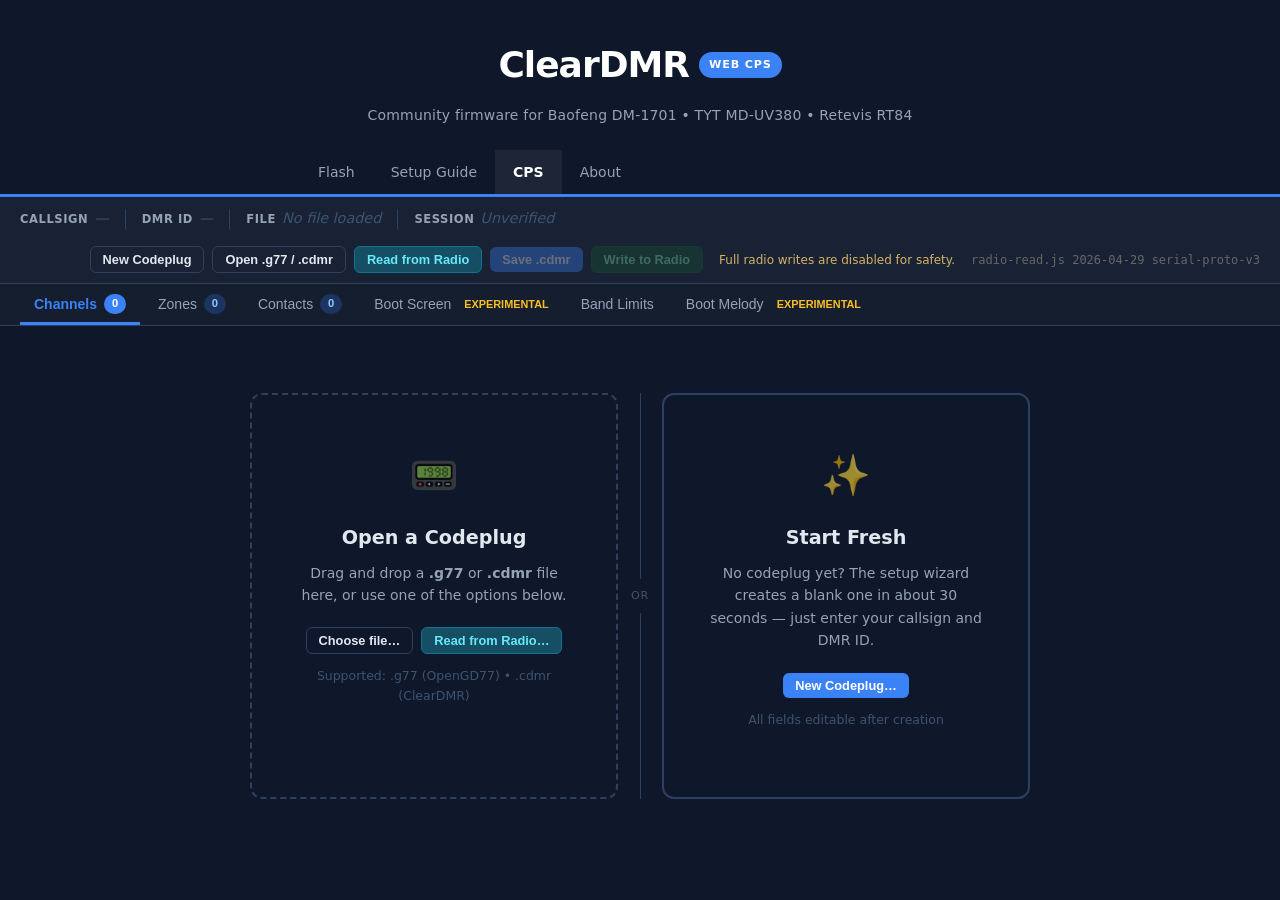
==== commit ba76ae71: "Disable main CPS full radio writes" ====
--- a/docs/cps/index.html
+++ b/docs/cps/index.html
@@ -59,7 +59,8 @@
       <button class="btn-sm btn-sm-outline" id="open-btn" type="button">Open .g77 / .cdmr</button>
       <button class="btn-sm btn-sm-read" id="read-btn" type="button">Read from Radio</button>
       <button class="btn-sm btn-sm-primary" id="save-btn" type="button" disabled>Save .cdmr</button>
-      <button class="btn-sm btn-sm-write" id="write-btn" type="button" disabled>Write to Radio</button>
+      <button class="btn-sm btn-sm-write" id="write-btn" type="button" disabled title="Full radio writes are disabled while write support is being hardware-tested.">Write to Radio</button>
+      <span id="write-disabled-note" style="margin-left:8px;font:12px/1.4 system-ui,sans-serif;color:#d6b363">Full radio writes are disabled for safety.</span>
       <span id="radio-read-version" style="margin-left:8px;font:12px monospace;color:#666"></span>
     </div>
   </div>
@@ -662,6 +663,10 @@
         Boot image and boot melody CustomData writes are still <strong>experimental</strong>
         until a full hardware round-trip passes. Keep readback verification enabled when testing them.
       </div>
+      <div class="write-note" style="border-color: rgba(214,179,99,.45); color: #f4dfab;">
+        <strong>Full codeplug write is not enabled yet.</strong>
+        Use the isolated Boot Text Test page for hardware-proven boot text and boot mode experiments.
+      </div>
       <div class="field-group">
         <div class="field-row">
           <span class="field-label">Verify After Write</span>
@@ -771,6 +776,10 @@
 
   let codeplug = null;
   let sessionWriteVerified = false;
+  const FULL_CODEPLUG_WRITE_ENABLED = false;
+  const FULL_CODEPLUG_WRITE_DISABLED_TITLE = 'Full radio writes are disabled while write support is being hardware-tested.';
+  const FULL_CODEPLUG_WRITE_BLOCK_MESSAGE =
+    'Full codeplug write is not enabled yet. Use the isolated Boot Text Test page for hardware-proven boot text/boot mode experiments.';
 
   // ── DOM refs ──────────────────────────────────────────────────────────────
 
@@ -778,6 +787,7 @@
   const openBtn     = document.getElementById('open-btn');
   const dropOpenBtn = document.getElementById('drop-open-btn');
   const saveBtn     = document.getElementById('save-btn');
+  const writeBtn    = document.getElementById('write-btn');
   const dropZone    = document.getElementById('drop-zone');
   const emptyState  = document.getElementById('empty-state');
   const tableArea   = document.getElementById('table-area');
@@ -925,7 +935,8 @@
     ibFilename.textContent = codeplug.filename || 'unknown';
     ibFilename.className   = 'filename-chip';
     saveBtn.disabled       = false;
-    writeBtn.disabled      = false;
+    writeBtn.disabled      = true;
+    writeBtn.title         = FULL_CODEPLUG_WRITE_DISABLED_TITLE;
     updateSessionVerifyIndicator();
 
     // Warn when the codeplug uses the original 16-channel-per-zone format.
@@ -1873,7 +1884,6 @@
 
   // ── Write to Radio ────────────────────────────────────────────────────────────
 
-  const writeBtn        = document.getElementById('write-btn');
   const writeModal      = document.getElementById('write-modal');
   const writeModalClose = document.getElementById('write-modal-close');
   const writeCancelBtn  = document.getElementById('write-cancel-btn');
@@ -1886,6 +1896,18 @@
   const writeProgressLabel = document.getElementById('write-progress-label');
 
   function openWriteModal() {
+    if (!FULL_CODEPLUG_WRITE_ENABLED) {
+      writeStatusEl.textContent = FULL_CODEPLUG_WRITE_BLOCK_MESSAGE;
+      writeStatusEl.className = 'write-status err';
+      writeProgressWrap.classList.remove('visible');
+      writeProgressFill.style.width = '0%';
+      writeProgressLabel.textContent = '0%';
+      writeConnectBtn.disabled = true;
+      writeExperimentalNoteEl.style.display = '';
+      writeExperimentalNoteEl.textContent = FULL_CODEPLUG_WRITE_BLOCK_MESSAGE;
+      writeModal.showModal();
+      return;
+    }
     writeStatusEl.textContent  = '';
     writeStatusEl.className    = 'write-status';
     writeProgressWrap.classList.remove('visible');
@@ -1923,6 +1945,11 @@
   writeModal.addEventListener('click', e => { if (e.target === writeModal) closeWriteModal(); });
 
   writeConnectBtn.addEventListener('click', async () => {
+    if (!FULL_CODEPLUG_WRITE_ENABLED) {
+      setWriteStatus(FULL_CODEPLUG_WRITE_BLOCK_MESSAGE, 'err');
+      writeConnectBtn.disabled = true;
+      return;
+    }
     if (!codeplug) return;
     writeConnectBtn.disabled = true;
     writeProgressWrap.classList.add('visible');
